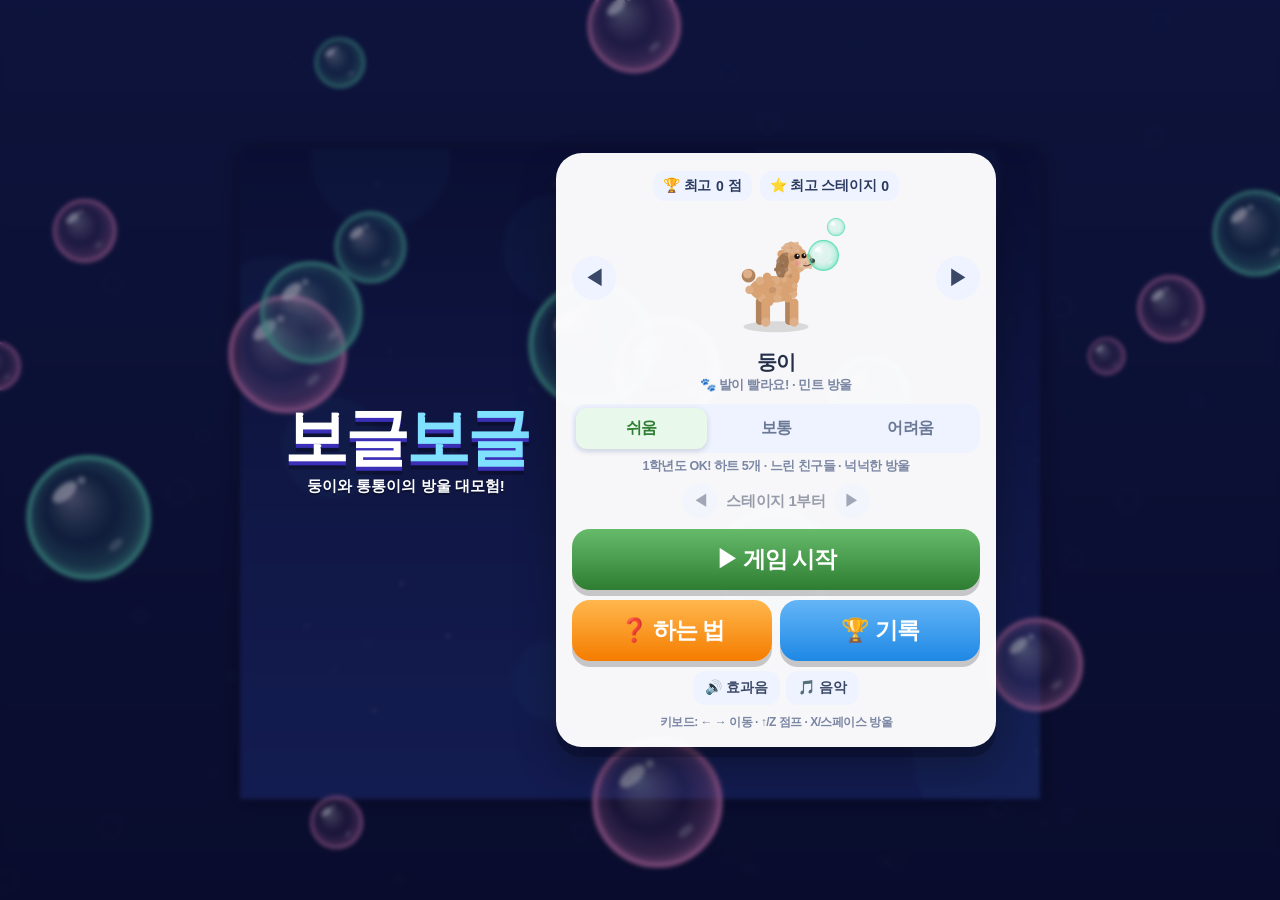
==== bubble/index.html @ dc450578 "보글보글: 둥이·통통이 방울 게임 추가 (10스테이지·보스, 난이도 3단계, 오프라인, 랭킹) Co-Authored-By: Claude Opus 5.5 <noreply@anthro" ====
<!DOCTYPE html>
<html lang="ko">
<head>
<meta charset="utf-8">
<meta name="viewport" content="width=device-width,initial-scale=1,maximum-scale=1,user-scalable=no,viewport-fit=cover">
<meta name="theme-color" content="#2b2d7a">
<meta name="apple-mobile-web-app-capable" content="yes">
<meta name="mobile-web-app-capable" content="yes">
<link rel="manifest" href="manifest.webmanifest">
<link rel="apple-touch-icon" href="icon-192.png">
<title>둥이·통통이 보글보글</title>
<style>
*{box-sizing:border-box;margin:0;padding:0;-webkit-tap-highlight-color:transparent}
html,body{width:100%;height:100%;overflow:hidden;background:#1b1d55;font-family:-apple-system,BlinkMacSystemFont,"Apple SD Gothic Neo","Malgun Gothic","Noto Sans KR",sans-serif;color:#fff;user-select:none;-webkit-user-select:none;touch-action:none;overscroll-behavior:none}
canvas#cv{position:fixed;left:0;top:0;width:100vw;height:100vh;height:100dvh;display:block}
#probe{position:fixed;left:0;top:0;width:0;height:0;padding-top:env(safe-area-inset-top);padding-bottom:env(safe-area-inset-bottom);padding-left:env(safe-area-inset-left);padding-right:env(safe-area-inset-right);visibility:hidden;pointer-events:none}
button{font-family:inherit;border:none;cursor:pointer;color:inherit;white-space:nowrap}
.hide{display:none!important}
/* HUD */
#hud{position:fixed;left:0;right:0;top:0;padding:calc(env(safe-area-inset-top) + 6px) 10px 0;pointer-events:none}
#hudRow{display:flex;align-items:center;gap:8px}
#btnPause{pointer-events:auto;width:42px;height:42px;border-radius:14px;background:rgba(255,255,255,.16);font-size:18px;font-weight:900;flex:none}
#hudMid{flex:1;text-align:center;line-height:1.05;min-width:0}
#hScore{font-size:clamp(22px,6.6vw,30px);font-weight:900;letter-spacing:-.5px;text-shadow:0 2px 0 rgba(0,0,0,.35);white-space:nowrap}
#hInfo{font-size:12.5px;font-weight:800;opacity:.85;white-space:nowrap;letter-spacing:-.3px}
#hHearts{font-size:17px;letter-spacing:-1px;white-space:nowrap;flex:none;min-width:42px;text-align:right}
#banner{position:fixed;left:0;right:0;top:34%;text-align:center;font-weight:900;font-size:clamp(28px,8.5vw,46px);text-shadow:0 3px 0 rgba(0,0,0,.4),0 0 18px rgba(80,120,255,.6);pointer-events:none;opacity:0;letter-spacing:-1px;white-space:nowrap;z-index:5}
#banner small{display:block;font-size:.48em;margin-top:6px;opacity:.95}
#banner.show{animation:ban 1.8s ease-out forwards}
@keyframes ban{0%{opacity:0;transform:scale(.6)}12%{opacity:1;transform:scale(1.12)}22%{transform:scale(1)}80%{opacity:1}100%{opacity:0;transform:translateY(-30px)}}
/* controls */
#ctrl{position:fixed;left:0;right:0;bottom:0;height:calc(env(safe-area-inset-bottom) + 182px);pointer-events:none}
#dpad{position:absolute;left:12px;bottom:calc(env(safe-area-inset-bottom) + 18px);width:min(42vw,190px);height:132px;pointer-events:auto;display:flex;gap:6px;touch-action:none}
#dpad div{flex:1;border-radius:26px;background:linear-gradient(#ffd166,#f4a226);box-shadow:0 7px 0 rgba(0,0,0,.3);display:flex;align-items:center;justify-content:center;font-size:clamp(34px,10vw,46px);font-weight:900;color:#7a4a00;transition:transform .05s}
#dpad div.down{transform:translateY(5px);box-shadow:0 2px 0 rgba(0,0,0,.3);filter:brightness(1.12)}
.abtn{position:absolute;bottom:calc(env(safe-area-inset-bottom) + 18px);width:min(23vw,104px);height:min(23vw,104px);border-radius:50%;pointer-events:auto;font-weight:900;font-size:clamp(16px,4.6vw,20px);letter-spacing:-.5px;display:flex;flex-direction:column;align-items:center;justify-content:center;gap:2px;box-shadow:0 7px 0 rgba(0,0,0,.3);touch-action:none;transition:transform .05s}
.abtn .ic{font-size:clamp(24px,7vw,32px);line-height:1}
.abtn.down{transform:translateY(5px);box-shadow:0 2px 0 rgba(0,0,0,.3);filter:brightness(1.12)}
#btnJump{right:calc(min(23vw,104px) + 18px);background:linear-gradient(#7be38a,#2e9e48)}
#btnFire{right:12px;bottom:calc(env(safe-area-inset-bottom) + 52px);background:linear-gradient(#7fd8ff,#2c86e0)}
/* screens */
.screen{position:fixed;inset:0;display:flex;flex-direction:column;align-items:center;justify-content:safe center;overflow-y:auto;-webkit-overflow-scrolling:touch;touch-action:pan-y;padding:calc(env(safe-area-inset-top) + 14px) 16px calc(env(safe-area-inset-bottom) + 14px);background:rgba(10,12,50,.45);backdrop-filter:blur(2px);-webkit-backdrop-filter:blur(2px);z-index:10}
.panel{background:rgba(255,255,255,.97);color:#24304a;border-radius:26px;padding:16px;width:min(92vw,420px);box-shadow:0 10px 0 rgba(0,0,0,.2),0 20px 40px rgba(0,0,0,.3);text-align:center}
.title{font-size:clamp(40px,12.5vw,60px);font-weight:900;letter-spacing:-3px;line-height:1.05;color:#fff;text-shadow:0 4px 0 #3b2fb8,0 8px 0 rgba(0,0,0,.25);white-space:nowrap}
.title span{color:#7fe0ff}
.sub{color:#fff;font-weight:800;margin-top:6px;text-shadow:0 2px 0 rgba(0,0,0,.3);font-size:15px;white-space:nowrap}
.big{width:100%;padding:15px 10px;border-radius:18px;font-size:clamp(19px,5.6vw,23px);font-weight:900;letter-spacing:-1px;box-shadow:0 6px 0 rgba(0,0,0,.2);margin-top:10px}
.big:active{transform:translateY(4px);box-shadow:0 2px 0 rgba(0,0,0,.2)}
.b-go{background:linear-gradient(#66bb6a,#2e7d32);color:#fff}
.b-blue{background:linear-gradient(#64b5f6,#1e88e5);color:#fff}
.b-org{background:linear-gradient(#ffb74d,#f57c00);color:#fff}
.b-gray{background:#e3e8f2;color:#3a4766}
.b-pink{background:linear-gradient(#f48fb1,#d81b60);color:#fff}
.row{display:flex;gap:8px}
.row>*{flex:1}
.stat{display:flex;justify-content:center;gap:8px;margin:2px 0 2px;flex-wrap:nowrap}
.chip{background:#eef3ff;border-radius:12px;padding:6px 10px;font-weight:900;font-size:14px;display:flex;align-items:center;gap:5px;white-space:nowrap;color:#2b3a5e;letter-spacing:-.3px}
#preview{display:block;margin:0 auto;width:150px;height:150px}
.pvRow{display:flex;align-items:center;justify-content:center;gap:6px}
.arrow{width:44px;height:44px;border-radius:50%;background:#eef3ff;color:#3a4766;font-size:20px;font-weight:900}
#pvName{font-weight:900;font-size:20px;margin-top:-4px;letter-spacing:-.5px;white-space:nowrap}
#pvDesc{font-size:13px;font-weight:800;color:#7a86a3;white-space:nowrap;letter-spacing:-.4px}
.seg{display:flex;background:#eef3ff;border-radius:14px;padding:4px;gap:4px}
.seg button{flex:1;padding:10px 0;border-radius:11px;font-weight:900;font-size:16px;color:#6b7896;background:transparent;letter-spacing:-.5px}
.seg button.on{background:#fff;color:#2b3a5e;box-shadow:0 2px 6px rgba(0,0,0,.15)}
#diffSeg button[data-d="0"].on{background:#e8f8ea;color:#2e7d32}
#diffSeg button[data-d="2"].on{background:#ffebee;color:#c62828}
#diffDesc{font-size:12.5px;font-weight:800;color:#7a86a3;margin-top:5px;white-space:nowrap;letter-spacing:-.5px}
#stRow{display:flex;align-items:center;justify-content:center;gap:8px;margin-top:8px;font-weight:900;font-size:15px;white-space:nowrap}
#stRow button{width:36px;height:36px;border-radius:50%;background:#eef3ff;color:#3a4766;font-weight:900;font-size:15px}
#stRow b{min-width:94px;display:inline-block;letter-spacing:-.4px}
.tog{display:flex;gap:6px;justify-content:center;margin-top:10px}
.tog button{background:#eef3ff;color:#3a4766;border-radius:12px;padding:8px 12px;font-weight:900;font-size:14px}
.tog button.off{opacity:.45}
.hint{font-size:12px;color:#7a86a3;margin-top:9px;font-weight:700;white-space:nowrap;letter-spacing:-.5px}
#overScore{font-size:56px;font-weight:900;color:#1e88e5;line-height:1;letter-spacing:-2px}
#toast{position:fixed;left:50%;bottom:24%;transform:translateX(-50%);background:rgba(20,30,60,.9);padding:10px 16px;border-radius:14px;font-weight:900;font-size:15px;opacity:0;transition:opacity .25s;pointer-events:none;z-index:60;white-space:nowrap}
#toast.show{opacity:1}
.rtabs{display:flex;gap:5px;margin-top:8px}
.rtabs button{flex:1;padding:9px 0;border-radius:12px;background:#eef3ff;color:#6b7896;font-weight:900;font-size:13.5px;letter-spacing:-.6px}
.rtabs button.on{background:#1e88e5;color:#fff}
#recList{list-style:none;margin-top:8px;max-height:52vh;overflow-y:auto}
#recList li{display:flex;align-items:center;gap:8px;padding:8px 10px;border-radius:12px;font-weight:800;font-size:15px;white-space:nowrap}
#recList li:nth-child(odd){background:#f2f6ff}
#recList .rk{width:26px;font-weight:900;color:#1e88e5}
#recList .sc{flex:1;text-align:left;font-weight:900;font-size:16px;overflow:hidden;text-overflow:ellipsis}
#recList .cn{color:#6b7896;font-size:12.5px;letter-spacing:-.4px}
#regName{width:100%;font-size:22px;font-weight:900;text-align:center;padding:12px;border-radius:14px;border:3px solid #cfd8ea;margin-top:10px;font-family:inherit;color:#24304a}
#regName:focus{outline:none;border-color:#1e88e5}
.newb{display:inline-block;background:#ff1744;color:#fff;border-radius:8px;padding:2px 8px;font-size:13px;font-weight:900;margin-left:6px;vertical-align:middle;animation:pulse .7s infinite alternate}
@keyframes pulse{to{transform:scale(1.12)}}
/* 가로 화면 (갤럭시탭 등) */
@media (orientation:landscape){
  #menu{flex-direction:row;gap:28px;justify-content:center}
  #menu .title{font-size:clamp(40px,6vw,64px)}
  #menu>.ttl{display:flex;flex-direction:column;align-items:center}
  #menu .panel{margin-top:0!important;width:min(48vw,440px)}
  #ctrl{height:100%}
  #dpad{left:max(14px,env(safe-area-inset-left));width:min(20vw,200px);height:min(30vh,150px);bottom:calc(env(safe-area-inset-bottom) + 22px)}
  .abtn{width:min(10vw,110px);height:min(10vw,110px)}
  #btnFire{right:max(14px,env(safe-area-inset-right));bottom:calc(env(safe-area-inset-bottom) + 22px + min(10vw,110px) + 14px)}
  #btnJump{right:max(14px,env(safe-area-inset-right));bottom:calc(env(safe-area-inset-bottom) + 22px)}
  #hud{padding-left:max(10px,env(safe-area-inset-left));padding-right:max(10px,env(safe-area-inset-right))}
}
@media (orientation:landscape) and (max-height:560px){
  #preview{width:110px;height:110px}
  .big{padding:10px 10px;font-size:18px;margin-top:7px}
  .panel{padding:12px}
  #banner{top:24%}
  .abtn{width:min(13vh,80px);height:min(13vh,80px);font-size:15px}
  .abtn .ic{font-size:22px}
  #btnFire{bottom:calc(env(safe-area-inset-bottom) + 22px + min(13vh,80px) + 12px)}
  #dpad{height:min(28vh,110px);width:min(22vw,180px)}
}
</style>
</head>
<body>
<canvas id="cv"></canvas>
<div id="probe"></div>

<div id="hud" class="hide">
  <div id="hudRow">
    <button id="btnPause" aria-label="일시정지">II</button>
    <div id="hudMid"><div id="hScore">0</div><div id="hInfo">스테이지 1 · 최고 0</div></div>
    <div id="hHearts">❤️❤️❤️</div>
  </div>
</div>
<div id="banner"></div>

<div id="ctrl" class="hide">
  <div id="dpad"><div data-k="left">◀</div><div data-k="right">▶</div></div>
  <button class="abtn" id="btnJump"><span class="ic">⤒</span>점프</button>
  <button class="abtn" id="btnFire"><span class="ic">🫧</span>방울</button>
</div>

<!-- MENU -->
<div id="menu" class="screen">
  <div class="ttl"><div class="title">보글<span>보글</span></div>
  <div class="sub">둥이와 통통이의 방울 대모험!</div></div>
  <div class="panel" style="margin-top:14px">
    <div class="stat">
      <div class="chip">🏆 최고 <span id="mBest">0</span>점</div>
      <div class="chip">⭐ 최고 스테이지 <span id="mStage">0</span></div>
    </div>
    <div class="pvRow">
      <button class="arrow" id="pvPrev">◀</button>
      <canvas id="preview" width="300" height="300"></canvas>
      <button class="arrow" id="pvNext">▶</button>
    </div>
    <div id="pvName">둥이</div>
    <div id="pvDesc">발이 빨라요!</div>
    <div class="seg" id="diffSeg" style="margin-top:10px">
      <button data-d="0">쉬움</button><button data-d="1">보통</button><button data-d="2">어려움</button>
    </div>
    <div id="diffDesc"></div>
    <div id="stRow"><button id="stPrev">◀</button><b id="stLbl">스테이지 1부터</b><button id="stNext">▶</button></div>
    <button class="big b-go" id="btnStart">▶ 게임 시작</button>
    <div class="row">
      <button class="big b-org" id="btnHow">❓ 하는 법</button>
      <button class="big b-blue" id="btnRec">🏆 기록</button>
    </div>
    <div class="tog"><button id="tgSnd">🔊 효과음</button><button id="tgBgm">🎵 음악</button></div>
    <div class="hint">키보드: ← → 이동 · ↑/Z 점프 · X/스페이스 방울</div>
  </div>
</div>

<!-- HOW -->
<div id="how" class="screen hide">
  <div class="panel" style="text-align:left">
    <div style="font-size:22px;font-weight:900;text-align:center;white-space:nowrap">❓ 이렇게 해요</div>
    <div style="font-weight:800;font-size:15.5px;line-height:1.65;margin-top:8px;letter-spacing:-.4px">
      🫧 <b>방울</b> 버튼으로 방울을 쏴요<br>
      👾 방울에 맞은 친구는 방울에 갇혀요<br>
      💥 갇힌 방울에 몸을 대면 <b>펑!</b> 터져요<br>
      🍒 터진 자리에서 나온 과일을 먹으면 점수!<br>
      🔗 방울이 붙어 있으면 한꺼번에 터져요 (점수 2배)<br>
      ⤒ <b>점프</b>를 누른 채 방울 위에 떨어지면 통통 튀어요<br>
      ⬇ 바닥 가운데 구멍으로 떨어지면 위에서 나와요<br>
      ⏰ 갇힌 친구는 시간이 지나면 화가 나서 나와요
    </div>
    <button class="big b-go" id="howBack">알겠어요!</button>
  </div>
</div>

<!-- RECORDS -->
<div id="rec" class="screen hide">
  <div class="panel">
    <div style="font-size:24px;font-weight:900;letter-spacing:-1px;white-space:nowrap">🏆 기록</div>
    <div class="rtabs" id="recTabs"><button data-t="me">📒 내 기록</button><button data-t="0">🌍 쉬움</button><button data-t="1">🌍 보통</button><button data-t="2">🌍 어려움</button></div>
    <ul id="recList"></ul>
    <button class="big b-gray" id="recBack">돌아가기</button>
  </div>
</div>

<!-- GAME OVER -->
<div id="over" class="screen hide">
  <div class="panel">
    <div id="overTitle" style="font-size:24px;font-weight:900;letter-spacing:-1px;white-space:nowrap">앗! 하트가 없어요</div>
    <div style="margin-top:6px;font-weight:800;color:#6b7896" id="overSub">스테이지 1까지 갔어요</div>
    <div id="overScore">0</div>
    <div class="stat" style="margin-top:8px">
      <div class="chip">🏆 최고 <span id="oBest">0</span></div>
    </div>
    <div class="row"><button class="big b-pink" id="btnCont">▶ 이어하기</button><button class="big b-go" id="btnRetry">↻ 다시 하기</button></div>
    <button class="big b-blue" id="btnReg">🏅 랭킹에 이름 올리기</button>
    <button class="big b-gray" id="oMenu">🏠 처음으로</button>
  </div>
</div>

<!-- PAUSE -->
<div id="pause" class="screen hide">
  <div class="panel">
    <div style="font-size:26px;font-weight:900">잠깐 쉬는 중</div>
    <button class="big b-go" id="btnResume">▶ 계속하기</button>
    <button class="big b-gray" id="btnQuit">🏠 처음으로</button>
  </div>
</div>

<div id="reg" class="screen hide" style="z-index:26">
  <div class="panel">
    <div style="font-size:22px;font-weight:900;letter-spacing:-.5px;white-space:nowrap">🏅 랭킹 등록</div>
    <div id="regInfo" style="font-weight:800;color:#6b7896;margin-top:4px;white-space:nowrap">12000점 · 보통</div>
    <input id="regName" maxlength="10" placeholder="이름을 써 주세요" autocomplete="off">
    <div class="row"><button class="big b-gray" id="regCancel">취소</button><button class="big b-go" id="regOk">등록하기</button></div>
  </div>
</div>
<div id="exitAsk" class="screen hide" style="z-index:40">
  <div class="panel">
    <div style="font-size:24px;font-weight:900;letter-spacing:-.5px;white-space:nowrap">게임을 종료하시겠습니까?</div>
    <div class="row" style="margin-top:6px"><button class="big b-go" id="exitNo">계속하기</button><button class="big b-gray" id="exitYes">종료</button></div>
  </div>
</div>
<div id="toast"></div>

<script>
'use strict';
/* ================= 기본 ================= */
const $=id=>document.getElementById(id);
const cv=$('cv'), g=cv.getContext('2d');
const COLS=32, ROWS=26, GAP0=14, GAP1=18;
let W=0,H=0,DPR=1,T=12,FX=0,FY=0,LAND=false;
const rand=(a,b)=>a+Math.random()*(b-a);
const clamp=(v,a,b)=>v<a?a:v>b?b:v;
const pick=a=>a[(Math.random()*a.length)|0];

/* ================= 저장 ================= */
const SKEY='bubble_bobble_v1';
const save={char:0,diff:0,best:0,maxStage:[1,1,1],startStage:1,records:[],sound:true,music:true,lastName:'',pending:[]};
try{const s=JSON.parse(localStorage.getItem(SKEY)); if(s) Object.assign(save,s);}catch(e){}
if(!Array.isArray(save.maxStage)) save.maxStage=[1,1,1];
function persist(){try{localStorage.setItem(SKEY,JSON.stringify(save));}catch(e){}}

/* 무한의 계단에서 넣은 얼굴 사진을 같이 씀 (같은 주소라서 그대로 공유) */
const faceImgs={};
try{ const fd=JSON.parse(localStorage.getItem('infinite_stairs_faces'))||{};
  ['dungi','tongtong_king'].forEach(k=>{ if(fd[k]){ const im=new Image(); im.onload=()=>{faceImgs[k]=im; drawPreview();}; im.src=fd[k]; } }); }catch(e){}

/* ================= 그리기 도구 ================= */
function rr(G,x,y,w,h,r){r=Math.max(0,Math.min(r,w/2,h/2));G.beginPath();G.moveTo(x+r,y);G.arcTo(x+w,y,x+w,y+h,r);G.arcTo(x+w,y+h,x,y+h,r);G.arcTo(x,y+h,x,y,r);G.arcTo(x,y,x+w,y,r);G.closePath();}
function box(G,col,x,y,w,h,r){G.fillStyle=col;rr(G,x,y,w,h,r||0);G.fill();}
function circ(G,col,x,y,r){G.fillStyle=col;G.beginPath();G.arc(x,y,r,0,Math.PI*2);G.fill();}
function ell(G,col,x,y,rx,ry,rot){G.fillStyle=col;G.beginPath();G.ellipse(x,y,rx,ry,rot||0,0,Math.PI*2);G.fill();}
function poly(G,col,pts){G.fillStyle=col;G.beginPath();G.moveTo(pts[0],pts[1]);for(let i=2;i<pts.length;i+=2)G.lineTo(pts[i],pts[i+1]);G.closePath();G.fill();}
const shadeCache={};
function shade(hex,amt){
  const k=hex+amt; if(shadeCache[k]) return shadeCache[k];
  let r,gg,b;
  if(hex[0]==='r'){ const m=hex.match(/\d+/g); r=+m[0]; gg=+m[1]; b=+m[2]; }
  else { let c=hex.replace('#',''); if(c.length===3) c=c.split('').map(ch=>ch+ch).join(''); const n=parseInt(c,16); r=n>>16; gg=n>>8&255; b=n&255; }
  if(amt<0){r*=1+amt;gg*=1+amt;b*=1+amt;} else {r+=(255-r)*amt;gg+=(255-gg)*amt;b+=(255-b)*amt;}
  return shadeCache[k]=`rgb(${r|0},${gg|0},${b|0})`;
}
const aCache={};
function hexA(hex,a){ const k=hex+a; if(aCache[k]) return aCache[k]; const n=parseInt(hex.slice(1),16); return aCache[k]=`rgba(${n>>16},${n>>8&255},${n&255},${a})`; }
function star(G,col,x,y,r){G.fillStyle=col;G.beginPath();for(let i=0;i<10;i++){const a=-Math.PI/2+i*Math.PI/5,rr2=i%2?r*0.45:r;G.lineTo(x+Math.cos(a)*rr2,y+Math.sin(a)*rr2);}G.closePath();G.fill();}
function heart(G,col,x,y,r){G.fillStyle=col;G.beginPath();G.moveTo(x,y+r*0.9);G.bezierCurveTo(x-r*1.6,y-r*0.2,x-r*0.6,y-r*1.3,x,y-r*0.4);G.bezierCurveTo(x+r*0.6,y-r*1.3,x+r*1.6,y-r*0.2,x,y+r*0.9);G.fill();}
function curly(G,col,x,y,rx,ry,n,seed){
  ell(G,col,x,y,rx,ry,0);
  for(let k=0;k<n;k++){ const a=k/n*Math.PI*2+seed, q=0.85+0.15*Math.sin(k*2.3+seed); circ(G,k%2?col:shade(col,0.12),x+Math.cos(a)*rx*q,y+Math.sin(a)*ry*q,Math.min(rx,ry)*0.32); }
  for(let k=0;k<n*0.6;k++){ const a=k*2.4+seed, r=0.5*((k*37)%10)/10; circ(G,shade(col,(k%3-1)*0.08),x+Math.cos(a)*rx*r,y+Math.sin(a)*ry*r,Math.min(rx,ry)*0.22); }
}
function terry(G,col,x,y,rx,ry,n,seed){
  ell(G,col,x,y,rx,ry,0);
  for(let k=0;k<n;k++){ const a=k*2.399+seed, r=Math.sqrt(((k*0.618+seed)%1)); const px=x+Math.cos(a)*rx*r*0.92, py=y+Math.sin(a)*ry*r*0.92;
    circ(G,k%3===0?shade(col,0.12):k%3===1?shade(col,-0.06):shade(col,0.04),px,py,Math.min(rx,ry)*0.07); }
}
let curFace=1;
function photoHead(G,id,cx,cy,w,r){
  const im=faceImgs[id]; if(!im) return false;
  G.save(); G.translate(cx,cy); if(curFace<0) G.scale(-1,1);
  rr(G,-w/2,-w/2,w,w,r); G.save(); G.clip(); G.drawImage(im,-w/2,-w/2,w,w); G.restore();
  G.lineWidth=w*0.04; G.strokeStyle='rgba(0,0,0,.25)'; G.stroke(); G.restore(); return true;
}

/* ================= 캐릭터 ================= */
const CHARS=[
  {id:'dungi',name:'둥이',desc:'🐾 발이 빨라요! · 민트 방울',fur:'#d9a273',spd:7.6,jump:22.4,float:false,bub:'#5fe0b5',dog:true,face:'dungi',treat:'bone'},
  {id:'tongtong',name:'통통이',desc:'🐰 점프가 높고 둥실 떠요! · 분홍 방울',fur:'#cbbfaa',spd:6.6,jump:23.6,float:true,bub:'#ff8fc8',plush:true,face:'tongtong_king',treat:'carrot'},
];
function drawPlush(G,c,u,t,walk){
  const f=c.fur, dk=shade(f,-0.15), dirt='#a3a68f';
  const hop=Math.abs(walk)*u*0.5;
  G.translate(0,-hop);
  terry(G,dk,-1.0*u,-1.0*u,0.75*u,1.25*u,10,0.3); terry(G,f,1.0*u,-1.0*u,0.8*u,1.3*u,10,0.7);
  G.save(); G.translate(-1.9*u,-5.2*u); G.rotate(0.25-walk*0.3); terry(G,dk,0,1.4*u,0.55*u,1.6*u,9,0.2); G.restore();
  terry(G,f,0,-3.9*u,2.35*u,2.85*u,46,1.1);
  G.save(); G.translate(1.9*u,-5.2*u); G.rotate(-0.25+walk*0.3); terry(G,f,0,1.4*u,0.55*u,1.6*u,9,0.9); G.restore();
  G.save(); G.translate(-0.7*u,-8.6*u); G.rotate(-0.35+Math.sin(t*3)*0.05); terry(G,dk,0,-1.3*u,0.6*u,1.6*u,12,0.5); G.restore();
  const hx=0.3*u, hy=-7.4*u;
  if(faceImgs[c.face]){ photoHead(G,c.face,hx,hy,3.6*u,1.8*u); }
  else {
    terry(G,f,hx,hy,1.85*u,1.75*u,30,2.2);
    circ(G,'#111',hx-0.4*u,hy-0.3*u,0.24*u); circ(G,'#111',hx+0.9*u,hy-0.1*u,0.22*u);
    circ(G,'#fff',hx-0.32*u,hy-0.4*u,0.08*u); circ(G,'#fff',hx+0.98*u,hy-0.2*u,0.07*u);
    G.fillStyle='#c4aaa4'; G.beginPath(); G.moveTo(hx-0.15*u,hy+0.2*u); G.quadraticCurveTo(hx+0.55*u,hy-0.05*u,hx+1.15*u,hy+0.3*u); G.quadraticCurveTo(hx+0.65*u,hy+1.05*u,hx+0.3*u,hy+0.95*u); G.closePath(); G.fill();
    G.strokeStyle='#222'; G.lineWidth=u*0.09; G.lineCap='round'; G.beginPath(); G.moveTo(hx-0.25*u,hy+1.05*u); G.lineTo(hx+0.05*u,hy+1.2*u); G.lineTo(hx+0.3*u,hy+1.0*u); G.lineTo(hx+0.55*u,hy+1.15*u); G.stroke();
    G.globalAlpha=0.35; circ(G,'#ff7aa8',hx+1.15*u,hy+0.45*u,0.3*u); G.globalAlpha=1;
  }
  G.save(); G.translate(hx+1.5*u,hy-0.6*u); G.rotate(-0.35+Math.sin(t*4)*0.08); terry(G,f,0.2*u,1.7*u,0.65*u,1.9*u,14,1.7); ell(G,dirt,0.3*u,3.0*u,0.45*u,0.55*u,0); G.restore();
}
function drawDog(G,c,u,t,walk){
  const f=c.fur, dk=shade(f,-0.18), lt=shade(f,0.15);
  const lw=walk*u*0.8;
  circ(G,dk,-3.0*u,-5.6*u+Math.sin(t*12)*0.25*u,0.75*u); circ(G,lt,-3.1*u,-5.8*u+Math.sin(t*12)*0.25*u,0.5*u);
  box(G,dk,-2.2*u+lw*0.3,-3.0*u,0.9*u,3.0*u,0.4*u); box(G,dk,1.0*u-lw*0.3,-3.0*u,0.9*u,3.0*u,0.4*u);
  curly(G,f,-0.3*u,-3.9*u,2.6*u,1.45*u,14,0.4);
  box(G,f,-1.6*u-lw*0.3,-2.9*u,0.95*u,2.9*u,0.45*u); box(G,f,1.5*u+lw*0.3,-2.9*u,0.95*u,2.9*u,0.45*u);
  circ(G,lt,-1.12*u-lw*0.3,-0.3*u,0.5*u); circ(G,lt,1.97*u+lw*0.3,-0.3*u,0.5*u);
  curly(G,f,1.6*u,-5.4*u,1.0*u,1.3*u,8,1.1);
  const hx=1.9*u, hy=-7.2*u;
  curly(G,f,hx,hy,1.55*u,1.4*u,12,2.0);
  curly(G,lt,hx-0.2*u,hy-1.25*u,0.95*u,0.6*u,8,0.7);
  G.save(); G.translate(hx-1.0*u,hy-0.3*u); G.rotate(0.25+Math.sin(t*3)*0.05); curly(G,shade(f,-0.28),0,1.0*u,0.65*u,1.35*u,8,0.3); G.restore();
  if(faceImgs[c.face]){ photoHead(G,c.face,hx+0.2*u,hy,3.4*u,1.7*u); return; }
  curly(G,shade(f,0.3),hx+1.35*u,hy+0.45*u,0.85*u,0.6*u,7,0.9);
  ell(G,'#2b2220',hx+2.05*u,hy+0.2*u,0.33*u,0.27*u,0); circ(G,'rgba(255,255,255,.6)',hx+2.0*u,hy+0.1*u,0.08*u);
  G.strokeStyle='#5d4037'; G.lineWidth=u*0.12; G.lineCap='round'; G.beginPath(); G.moveTo(hx+1.95*u,hy+0.5*u); G.quadraticCurveTo(hx+1.6*u,hy+0.85*u,hx+1.15*u,hy+0.7*u); G.stroke();
  const bl=((t*1.1)%4)<0.08;
  if(bl){ box(G,'#1b1210',hx+0.15*u,hy-0.35*u,0.5*u,0.12*u); box(G,'#1b1210',hx+0.95*u,hy-0.4*u,0.45*u,0.12*u); }
  else { circ(G,'#1b1210',hx+0.4*u,hy-0.3*u,0.3*u); circ(G,'#1b1210',hx+1.15*u,hy-0.35*u,0.27*u); circ(G,'#fff',hx+0.48*u,hy-0.4*u,0.1*u); circ(G,'#fff',hx+1.22*u,hy-0.45*u,0.09*u); }
  G.globalAlpha=0.3; circ(G,'#ff6b9a',hx+0.5*u,hy+0.45*u,0.3*u); G.globalAlpha=1;
}
/* 캐릭터: (x,y)=발 가운데, h=키(타일) */
function drawChar(G,c,x,y,h,face,t,walk){
  G.save(); G.translate(x,y); G.scale(face,1); curFace=face;
  if(c.dog) drawDog(G,c,h/9.3,t,walk); else drawPlush(G,c,h/11.4,t,walk);
  G.restore();
}

/* ================= 방울 ================= */
function drawBubble(G,x,y,r,col,alpha){
  G.save(); if(alpha!==undefined) G.globalAlpha=alpha;
  const gr=G.createRadialGradient(x-r*0.3,y-r*0.35,r*0.05,x,y,r);
  gr.addColorStop(0,'rgba(255,255,255,0.5)'); gr.addColorStop(0.55,hexA(col,0.14)); gr.addColorStop(0.86,hexA(col,0.38)); gr.addColorStop(1,hexA(col,0.8));
  G.fillStyle=gr; G.beginPath(); G.arc(x,y,r,0,Math.PI*2); G.fill();
  G.lineWidth=r*0.07; G.strokeStyle=hexA(col,0.95); G.stroke();
  ell(G,'rgba(255,255,255,.85)',x-r*0.4,y-r*0.42,r*0.24,r*0.12,-0.7);
  circ(G,'rgba(255,255,255,.7)',x-r*0.12,y-r*0.62,r*0.06);
  ell(G,'rgba(255,255,255,.35)',x+r*0.45,y+r*0.45,r*0.14,r*0.07,-0.7);
  G.restore();
}

/* ================= 적 그리기 (c=가운데, s=크기) ================= */
function drawWind(G,s,t,angry,walk,king){
  const body=angry?'#ff5f5f':(king?'#9c7bff':'#ffb347'), dk=shade(body,-0.28), lt=shade(body,0.3);
  // 태엽
  const sp=Math.cos(t*7);
  box(G,'#8d8d99',-s*0.62,-s*0.08,s*0.22,s*0.1,s*0.03);
  G.save(); G.translate(-s*0.66,-s*0.03); G.scale(0.25+Math.abs(sp)*0.75,1);
  G.strokeStyle='#b8b8c8'; G.lineWidth=s*0.08; G.beginPath(); G.ellipse(0,-s*0.15,s*0.07,s*0.13,0,0,Math.PI*2); G.stroke(); G.beginPath(); G.ellipse(0,s*0.15,s*0.07,s*0.13,0,0,Math.PI*2); G.stroke(); G.restore();
  // 발
  const st=Math.sin(walk)*s*0.09;
  box(G,dk,-s*0.36+st,s*0.3,s*0.3,s*0.18,s*0.08); box(G,dk,s*0.08-st,s*0.3,s*0.3,s*0.18,s*0.08);
  // 몸
  const gr=G.createLinearGradient(0,-s*0.5,0,s*0.38); gr.addColorStop(0,lt); gr.addColorStop(1,body);
  G.fillStyle=gr; rr(G,-s*0.45,-s*0.46,s*0.9,s*0.84,s*0.3); G.fill();
  G.lineWidth=s*0.05; G.strokeStyle=dk; G.stroke();
  box(G,dk,-s*0.45,s*0.08,s*0.9,s*0.1,0); circ(G,'#ffe066',-s*0.12,s*0.13,s*0.05); circ(G,'#7fe0ff',s*0.08,s*0.13,s*0.05);
  // 안테나
  G.strokeStyle=dk; G.lineWidth=s*0.05; G.beginPath(); G.moveTo(s*0.05,-s*0.46); G.lineTo(s*0.08,-s*0.62); G.stroke(); circ(G,angry?'#ffeb3b':'#ff5f8f',s*0.08,-s*0.66,s*0.08);
  // 눈
  circ(G,'#fff',s*0.05,-s*0.15,s*0.15); circ(G,'#fff',s*0.3,-s*0.15,s*0.13);
  circ(G,'#1b1b2f',s*0.1,-s*0.14,s*0.07); circ(G,'#1b1b2f',s*0.34,-s*0.14,s*0.065);
  circ(G,'#fff',s*0.12,-s*0.17,s*0.025);
  if(angry){ G.strokeStyle='#5a0000'; G.lineWidth=s*0.06; G.lineCap='round'; G.beginPath(); G.moveTo(-s*0.08,-s*0.36); G.lineTo(s*0.17,-s*0.27); G.moveTo(s*0.44,-s*0.34); G.lineTo(s*0.24,-s*0.27); G.stroke(); }
  // 입
  G.strokeStyle='#5d2e0f'; G.lineWidth=s*0.045; G.lineCap='round'; G.beginPath();
  if(angry){ G.moveTo(s*0.1,s*0.02); G.lineTo(s*0.32,s*0.0); } else G.arc(s*0.2,-s*0.02,s*0.07,0.2,Math.PI-0.2);
  G.stroke();
  if(king){ const cy=-s*0.48; poly(G,'#ffd600',[-s*0.3,cy,s*0.36,cy,s*0.42,cy-s*0.3,s*0.2,cy-s*0.12,s*0.03,cy-s*0.34,-s*0.14,cy-s*0.12,-s*0.36,cy-s*0.3]); circ(G,'#e53935',s*0.03,cy-s*0.06,s*0.05); }
}
function drawGhost(G,s,t,angry){
  const col=angry?'#ff8a8a':'#e9e4ff', dk=angry?'#c62828':'#9d8fe0';
  const bob=Math.sin(t*5)*s*0.04;
  G.translate(0,bob);
  G.fillStyle=col; G.beginPath(); G.arc(0,-s*0.05,s*0.45,Math.PI,0);
  const n=4; for(let i=0;i<=n;i++){ const x=s*0.45-i*(s*0.9/n); const y=s*0.4+((i+Math.floor(t*6))%2?-s*0.08:s*0.02); G.lineTo(x,y); }
  G.closePath(); G.fill(); G.lineWidth=s*0.05; G.strokeStyle=dk; G.stroke();
  ell(G,'rgba(255,255,255,.7)',-s*0.2,-s*0.3,s*0.12,s*0.07,-0.6);
  circ(G,'#2b2350',s*0.05,-s*0.08,s*0.08); circ(G,'#2b2350',s*0.27,-s*0.08,s*0.075);
  circ(G,'#fff',s*0.07,-s*0.11,s*0.025); circ(G,'#fff',s*0.29,-s*0.11,s*0.025);
  G.globalAlpha=.45; circ(G,'#ff6fa8',-s*0.06,s*0.08,s*0.07); circ(G,'#ff6fa8',s*0.38,s*0.08,s*0.06); G.globalAlpha=1;
  if(angry){ G.strokeStyle='#5a0000'; G.lineWidth=s*0.05; G.beginPath(); G.moveTo(-s*0.05,-s*0.25); G.lineTo(s*0.12,-s*0.18); G.moveTo(s*0.38,-s*0.25); G.lineTo(s*0.22,-s*0.18); G.stroke(); }
  G.strokeStyle='#2b2350'; G.lineWidth=s*0.04; G.beginPath(); G.arc(s*0.16,s*0.08,s*0.06,angry?Math.PI+0.3:0.3,angry?-0.3:Math.PI-0.3); G.stroke();
}
function drawCat(G,s,t,angry,walk){
  const col=angry?'#ff7a7a':'#8f8fc9', dk=shade(col,-0.3), lt=shade(col,0.35);
  const st=Math.sin(walk)*s*0.08;
  // 꼬리
  G.strokeStyle=col; G.lineWidth=s*0.12; G.lineCap='round'; G.beginPath(); G.moveTo(-s*0.35,s*0.15); G.quadraticCurveTo(-s*0.7,s*0.0+Math.sin(t*6)*s*0.08,-s*0.58,-s*0.35); G.stroke();
  ell(G,dk,-s*0.2+st,s*0.38,s*0.13,s*0.08,0); ell(G,dk,s*0.2-st,s*0.38,s*0.13,s*0.08,0);
  ell(G,col,0,s*0.12,s*0.4,s*0.3,0);
  ell(G,lt,s*0.05,s*0.2,s*0.22,s*0.16,0);
  // 머리
  poly(G,col,[-s*0.3,-s*0.3,-s*0.24,-s*0.68,s*0.0,-s*0.42]); poly(G,col,[s*0.4,-s*0.3,s*0.42,-s*0.68,s*0.16,-s*0.44]);
  poly(G,'#ffb3c7',[-s*0.24,-s*0.36,-s*0.21,-s*0.58,-s*0.08,-s*0.42]); poly(G,'#ffb3c7',[s*0.36,-s*0.36,s*0.38,-s*0.58,s*0.22,-s*0.44]);
  ell(G,col,s*0.06,-s*0.22,s*0.4,s*0.3,0);
  // 얼굴 (심술)
  ell(G,'#fff8c4',-s*0.07,-s*0.24,s*0.1,s*0.08,0); ell(G,'#fff8c4',s*0.2,-s*0.24,s*0.1,s*0.08,0);
  ell(G,'#222',-s*0.05,-s*0.23,s*0.03,s*0.07,0); ell(G,'#222',s*0.22,-s*0.23,s*0.03,s*0.07,0);
  G.strokeStyle=angry?'#5a0000':dk; G.lineWidth=s*0.05; G.lineCap='round'; G.beginPath(); G.moveTo(-s*0.18,-s*0.38); G.lineTo(s*0.02,-s*0.32); G.moveTo(s*0.32,-s*0.38); G.lineTo(s*0.13,-s*0.32); G.stroke();
  poly(G,'#ff7aa0',[s*0.04,-s*0.13,s*0.1,-s*0.13,s*0.07,-s*0.09]);
  G.strokeStyle='#333'; G.lineWidth=s*0.025; G.beginPath(); G.moveTo(s*0.0,-s*0.04); G.quadraticCurveTo(s*0.07,-s*0.09,s*0.14,-s*0.04); G.stroke();
  G.beginPath(); G.moveTo(s*0.28,-s*0.12); G.lineTo(s*0.5,-s*0.16); G.moveTo(s*0.28,-s*0.08); G.lineTo(s*0.5,-s*0.06); G.moveTo(-s*0.14,-s*0.12); G.lineTo(-s*0.34,-s*0.16); G.stroke();
}
function drawCloud(G,s,t){
  const c='#4a4e6e', c2='#5f6488';
  G.globalAlpha=0.95;
  circ(G,c,-s*0.32,s*0.08,s*0.28); circ(G,c,s*0.32,s*0.08,s*0.28); circ(G,c2,0,-s*0.12,s*0.4); circ(G,c,-s*0.05,s*0.15,s*0.32);
  G.globalAlpha=1;
  circ(G,'#fff',-s*0.14,-s*0.05,s*0.1); circ(G,'#fff',s*0.16,-s*0.05,s*0.1); circ(G,'#ff3d3d',-s*0.12,-s*0.04,s*0.05); circ(G,'#ff3d3d',s*0.18,-s*0.04,s*0.05);
  G.strokeStyle='#1b1b2f'; G.lineWidth=s*0.06; G.beginPath(); G.moveTo(-s*0.28,-s*0.22); G.lineTo(-s*0.04,-s*0.13); G.moveTo(s*0.3,-s*0.22); G.lineTo(s*0.06,-s*0.13); G.stroke();
  if(((t*3)|0)%2){ poly(G,'#ffeb3b',[s*0.05,s*0.32,-s*0.1,s*0.62,s*0.04,s*0.6,-s*0.06,s*0.85,s*0.2,s*0.5,s*0.06,s*0.52,s*0.15,s*0.32]); }
}
function drawFoe(G,f,cx,cy,s,t){
  G.save(); G.translate(cx,cy); G.scale(f.dir||1,1);
  const walk=f.walk||0;
  if(f.type==='wind') drawWind(G,s,t,f.angry,walk,false);
  else if(f.type==='boss') drawWind(G,s,t,f.angry,walk,true);
  else if(f.type==='ghost') drawGhost(G,s,t,f.angry);
  else if(f.type==='cat') drawCat(G,s,t,f.angry,walk);
  else if(f.type==='cloud') drawCloud(G,s,t);
  G.restore();
}

/* ================= 과일·아이템 ================= */
const FRUITS=[{k:'cherry',v:500},{k:'banana',v:700},{k:'treat',v:1000},{k:'strawberry',v:2000},{k:'watermelon',v:3000},{k:'cake',v:5000},{k:'diamond',v:10000}];
function drawItem(G,k,x,y,s,t){
  G.save(); G.translate(x,y);
  switch(k){
    case 'cherry':
      G.strokeStyle='#3e7b2a'; G.lineWidth=s*0.07; G.beginPath(); G.moveTo(-s*0.2,s*0.05); G.quadraticCurveTo(-s*0.1,-s*0.35,s*0.12,-s*0.42); G.moveTo(s*0.22,s*0.1); G.quadraticCurveTo(s*0.2,-s*0.2,s*0.12,-s*0.42); G.stroke();
      ell(G,'#5fb33a',s*0.22,-s*0.4,s*0.14,s*0.07,-0.4);
      circ(G,'#d81b3a',-s*0.2,s*0.18,s*0.2); circ(G,'#e8264a',s*0.22,s*0.22,s*0.2); circ(G,'rgba(255,255,255,.7)',-s*0.26,s*0.1,s*0.05); circ(G,'rgba(255,255,255,.7)',s*0.16,s*0.14,s*0.05); break;
    case 'banana':
      G.fillStyle='#ffd83b'; G.beginPath(); G.moveTo(-s*0.4,-s*0.2); G.quadraticCurveTo(-s*0.2,s*0.45,s*0.42,s*0.15); G.quadraticCurveTo(-s*0.05,s*0.2,-s*0.3,-s*0.3); G.closePath(); G.fill();
      G.strokeStyle='#c99a00'; G.lineWidth=s*0.04; G.stroke(); box(G,'#6d4c1d',-s*0.42,-s*0.34,s*0.1,s*0.12,s*0.03); break;
    case 'apple': circ(G,'#e53935',0,s*0.05,s*0.36); circ(G,'rgba(255,255,255,.6)',-s*0.14,-s*0.08,s*0.07); box(G,'#6d4c1d',-s*0.03,-s*0.45,s*0.06,s*0.18,s*0.02); ell(G,'#5fb33a',s*0.12,-s*0.35,s*0.13,s*0.06,-0.4); break;
    case 'bone':
      G.rotate(-0.4); box(G,'#fff6e5',-s*0.3,-s*0.08,s*0.6,s*0.16,s*0.06); circ(G,'#fff6e5',-s*0.32,-s*0.1,s*0.11); circ(G,'#fff6e5',-s*0.32,s*0.1,s*0.11); circ(G,'#fff6e5',s*0.32,-s*0.1,s*0.11); circ(G,'#fff6e5',s*0.32,s*0.1,s*0.11);
      G.strokeStyle='#d7c3a0'; G.lineWidth=s*0.03; G.strokeRect(-s*0.2,-s*0.08,s*0.4,s*0.16); break;
    case 'carrot':
      G.rotate(0.5); poly(G,'#ff8a1e',[-s*0.16,-s*0.25,s*0.16,-s*0.25,0,s*0.45]); G.strokeStyle='#d96500'; G.lineWidth=s*0.03; G.beginPath(); G.moveTo(-s*0.08,-s*0.05); G.lineTo(s*0.04,-s*0.05); G.moveTo(-s*0.04,s*0.15); G.lineTo(s*0.05,s*0.15); G.stroke();
      ell(G,'#4caf50',-s*0.08,-s*0.38,s*0.06,s*0.16,-0.4); ell(G,'#66bb6a',s*0.06,-s*0.38,s*0.06,s*0.16,0.4); break;
    case 'strawberry':
      G.fillStyle='#ef2b4f'; G.beginPath(); G.moveTo(0,s*0.42); G.bezierCurveTo(-s*0.5,s*0.0,-s*0.38,-s*0.32,0,-s*0.25); G.bezierCurveTo(s*0.38,-s*0.32,s*0.5,s*0.0,0,s*0.42); G.fill();
      for(const [a,b] of [[-0.15,-0.08],[0.12,-0.1],[0,0.08],[-0.18,0.12],[0.16,0.1],[0,0.26]]) ell(G,'#ffe082',a*s,b*s,s*0.025,s*0.04,0);
      poly(G,'#43a047',[-s*0.22,-s*0.28,0,-s*0.2,s*0.22,-s*0.28,s*0.06,-s*0.36,0,-s*0.45,-s*0.06,-s*0.36]); break;
    case 'watermelon':
      G.fillStyle='#2e9d48'; G.beginPath(); G.arc(0,-s*0.1,s*0.45,0,Math.PI); G.fill(); G.fillStyle='#e8f5c8'; G.beginPath(); G.arc(0,-s*0.1,s*0.38,0,Math.PI); G.fill(); G.fillStyle='#ff4d6a'; G.beginPath(); G.arc(0,-s*0.1,s*0.33,0,Math.PI); G.fill();
      for(const a of [-0.18,0,0.18]) ell(G,'#222',a*s,s*0.05,s*0.025,s*0.045,0); break;
    case 'cake':
      box(G,'#f6d7a7',-s*0.36,-s*0.05,s*0.72,s*0.42,s*0.06); box(G,'#ff9ec7',-s*0.36,-s*0.12,s*0.72,s*0.16,s*0.06); box(G,'#fff',-s*0.36,s*0.14,s*0.72,s*0.06,0);
      circ(G,'#e53935',0,-s*0.2,s*0.08); box(G,'#81d4fa',-s*0.02,-s*0.42,s*0.04,s*0.16,0); ell(G,'#ffcc33',0,-s*0.47,s*0.03,s*0.06+Math.sin(t*20)*s*0.01,0); break;
    case 'diamond':
      poly(G,'#5ee7ff',[0,-s*0.38,s*0.38,-s*0.08,0,s*0.42,-s*0.38,-s*0.08]); poly(G,'#bff6ff',[0,-s*0.38,s*0.16,-s*0.08,-s*0.16,-s*0.08]); poly(G,'#25b8e0',[0,s*0.42,s*0.16,-s*0.08,s*0.38,-s*0.08]);
      if(((t*4)|0)%2) star(G,'#fff',-s*0.2,-s*0.25,s*0.1); break;
    case 'shoe':
      box(G,'#e53935',-s*0.38,-s*0.12,s*0.62,s*0.3,s*0.14); box(G,'#e53935',-s*0.38,-s*0.32,s*0.3,s*0.3,s*0.1); box(G,'#fff',-s*0.42,s*0.12,s*0.84,s*0.12,s*0.05);
      G.strokeStyle='#fff'; G.lineWidth=s*0.04; G.beginPath(); G.moveTo(-s*0.15,-s*0.2); G.lineTo(s*0.0,-s*0.08); G.moveTo(-s*0.2,-s*0.08); G.lineTo(-s*0.05,s*0.02); G.stroke();
      poly(G,'#fff59d',[s*0.3,-s*0.35,s*0.45,-s*0.35,s*0.38,-s*0.2]); break;
    case 'candy':
      poly(G,'#ff5fa2',[-s*0.48,-s*0.18,-s*0.25,0,-s*0.48,s*0.18]); poly(G,'#ff5fa2',[s*0.48,-s*0.18,s*0.25,0,s*0.48,s*0.18]);
      circ(G,'#ffd23f',0,0,s*0.27); G.save(); G.beginPath(); G.arc(0,0,s*0.27,0,Math.PI*2); G.clip(); G.strokeStyle='#ff5fa2'; G.lineWidth=s*0.08; for(let k=-2;k<=2;k++){ G.beginPath(); G.moveTo(k*s*0.14-s*0.3,-s*0.3); G.lineTo(k*s*0.14+s*0.3,s*0.3); G.stroke(); } G.restore(); break;
    case 'heartItem': heart(G,'#ff3d6e',0,0,s*0.38); circ(G,'rgba(255,255,255,.7)',-s*0.15,-s*0.15,s*0.06); break;
  }
  G.restore();
}

/* ================= 난이도 ================= */
const DIFF=[
  {name:'쉬움',hearts:5,eSpd:0.5,trap:22,life:16,range:7.5,rad:1.2,cool:0.24,bspd:17,hurry:0,proj:0,cnt:0.6,inv:3,boss:8,jumpP:0.12,cap:1.25,desc:'1학년도 OK! 하트 5개 · 느린 친구들 · 넉넉한 방울'},
  {name:'보통',hearts:3,eSpd:0.82,trap:10,life:11,range:6.2,rad:1.05,cool:0.3,bspd:19,hurry:60,proj:0.5,cnt:1,inv:2.5,boss:16,jumpP:0.35,cap:1.05,desc:'하트 3개 · 오래 걸리면 먹구름이 와요'},
  {name:'어려움',hearts:3,eSpd:1.1,trap:6.5,life:8,range:5.2,rad:1.0,cool:0.34,bspd:20,hurry:42,proj:1,cnt:1.25,inv:2,boss:26,jumpP:0.6,cap:1.0,desc:'빠르고 화난 친구들 · 생선 뼈 조심!'},
];

/* ================= 스테이지 ================= */
const THEMES=[
  {a:'#1d2b6b',b:'#0d1236',t:'#59b7ff',m:'star'},
  {a:'#3b1d6b',b:'#170c33',t:'#ff8bd2',m:'heart'},
  {a:'#13504f',b:'#07211f',t:'#55e0b0',m:'paw'},
  {a:'#5a2a12',b:'#25100a',t:'#ffb347',m:'flower'},
  {a:'#2a4a14',b:'#0e1f07',t:'#a7e05a',m:'carrot'},
  {a:'#4d123b',b:'#1f0718',t:'#ff6f91',m:'candy'},
  {a:'#123f63',b:'#061a2b',t:'#7fe0ff',m:'drop'},
  {a:'#40214f',b:'#170a1f',t:'#c49bff',m:'moon'},
  {a:'#4b3d0f',b:'#1d1705',t:'#ffd84d',m:'bone'},
  {a:'#5c0f1f',b:'#22040b',t:'#ff5c5c',m:'crown'},
];
// 발판: [줄, 시작칸, 끝칸, 대칭]  · 적: [종류, 가로(가운데), 발 위치 줄]
const LEVELS=[
  {name:'반가워요!',p:[[21,5,11,1],[17,2,7,1],[17,12,15,1],[13,5,11,1],[9,2,7,1],[9,12,15,1],[5,5,11,1]],
   f:[['wind',8,21],['wind',23,21],['wind',8,13],['wind',23,13],['wind',14,9]],wind:16},
  {name:'계단 놀이',p:[[22,3,7,1],[18,7,11,1],[14,3,7,1],[10,7,11,1],[6,3,7,1],[14,13,18,0],[6,12,19,0]],
   f:[['wind',5,22],['wind',26,22],['wind',9,18],['wind',22,18],['cat',15,14],['wind',15,6]],wind:16},
  {name:'하트 하트',p:[[21,3,7,1],[21,12,14,1],[17,6,10,1],[17,14,17,0],[13,3,6,1],[13,11,14,1],[9,6,10,1],[9,14,17,0],[5,9,13,1]],
   f:[['ghost',8,10],['ghost',23,10],['wind',5,21],['wind',26,21],['wind',15,17],['ghost',16,5]],wind:16},
  {name:'길쭉 길쭉',p:[[21,2,11,1],[17,7,14,1],[13,2,9,1],[9,8,14,1],[5,2,6,1],[5,13,18,0]],
   f:[['cat',5,21],['cat',26,21],['wind',10,17],['wind',21,17],['cat',5,13],['cat',26,13]],wind:8},
  {name:'쌍둥이 탑',p:[[21,6,9,1],[17,6,9,1],[13,6,9,1],[9,6,9,1],[5,6,9,1],[19,13,18,0],[11,13,18,0],[15,2,3,1]],
   f:[['ghost',16,8],['ghost',16,16],['ghost',4,4],['ghost',27,4],['wind',15,19],['wind',16,11]],wind:16},
  {name:'지그재그',p:[[21,2,21,0],[17,10,29,0],[13,2,21,0],[9,10,29,0],[5,2,21,0]],
   f:[['wind',18,21],['wind',12,17],['cat',25,17],['cat',5,13],['wind',20,9],['cat',8,5]],wind:6},
  {name:'퐁퐁 섬',p:[[21,4,6,0],[21,11,13,0],[21,18,20,0],[21,25,27,0],[17,7,9,0],[17,14,17,0],[17,22,24,0],[13,4,6,0],[13,11,13,0],[13,18,20,0],[13,25,27,0],[9,7,9,0],[9,14,17,0],[9,22,24,0],[5,4,6,0],[5,11,13,0],[5,18,20,0],[5,25,27,0]],
   f:[['ghost',5,4],['ghost',26,4],['ghost',15,12],['cat',12,21],['cat',19,21],['wind',15,17],['wind',8,9]],wind:16},
  {name:'반짝 다이아',p:[[21,10,15,1],[17,5,10,1],[13,2,5,1],[13,11,14,1],[9,5,10,1],[5,10,15,1]],
   f:[['wind',12,21],['wind',19,21],['cat',7,17],['cat',24,17],['ghost',15,9],['ghost',15,3],['wind',13,13]],wind:16},
  {name:'빗살 빗자루',p:[[21,3,6,1],[21,10,13,1],[17,6,9,1],[17,14,15,1],[13,3,6,1],[13,10,13,1],[9,6,9,1],[9,14,15,1],[5,3,6,1],[5,10,13,1]],
   f:[['wind',5,21],['wind',27,21],['cat',8,17],['cat',23,17],['ghost',10,7],['ghost',21,7],['wind',15,9],['cat',12,13]],wind:26},
  {name:'대왕 태엽 로봇',p:[[21,4,9,1],[17,11,13,1],[13,4,9,1],[9,11,13,1],[5,4,9,1]],
   f:[['boss',16,9]],wind:16,boss:true},
];
let grid=new Uint8Array(COLS*ROWS);
function buildGrid(L){
  const gr=new Uint8Array(COLS*ROWS);
  for(let r=0;r<ROWS;r++){ gr[r*COLS]=gr[r*COLS+1]=gr[r*COLS+30]=gr[r*COLS+31]=1; }
  for(let c=2;c<30;c++){ if(c>=GAP0&&c<GAP1) continue; gr[c]=2; gr[(ROWS-1)*COLS+c]=2; }
  for(const [r,a,b,s] of L.p){ for(let c=a;c<=b;c++){ gr[r*COLS+c]=2; if(s) gr[r*COLS+(31-c)]=2; } }
  return gr;
}
const tileAt=(r,c)=>(r<0||r>=ROWS||c<0||c>=COLS)?0:grid[r*COLS+c];
function platRow(r,x,w){ if(r<1||r>=ROWS) return false; const c0=Math.floor(x+0.3), c1=Math.floor(x+w-0.3); for(let c=c0;c<=c1;c++) if(c>=2&&c<30&&grid[r*COLS+c]) return true; return false; }

/* ================= 소리 ================= */
let AC=null;
function ac(){ if(!AC){try{AC=new (window.AudioContext||window.webkitAudioContext)();}catch(e){}} if(AC&&AC.state==='suspended')AC.resume(); return AC; }
function tone(f,d,type,v,slide,delay){ if(!save.sound) return; const a=ac(); if(!a) return; const t=a.currentTime+(delay||0);
  const o=a.createOscillator(), gn=a.createGain(); o.type=type||'sine'; o.frequency.setValueAtTime(f,t); if(slide) o.frequency.exponentialRampToValueAtTime(Math.max(30,f*slide),t+d);
  gn.gain.setValueAtTime(v||0.1,t); gn.gain.exponentialRampToValueAtTime(0.0008,t+d); o.connect(gn); gn.connect(a.destination); o.start(t); o.stop(t+d+0.02); }
const SFX={
  shoot(){ tone(380,0.12,'sine',0.09,2.2); tone(900,0.05,'triangle',0.03,1.5,0.02); },
  jump(){ tone(300,0.14,'square',0.035,2.4); },
  boing(){ tone(220,0.18,'sine',0.1,3); },
  pop(n){ const f=520+Math.min(n||0,8)*90; tone(f,0.08,'square',0.05,0.5); tone(f*1.5,0.1,'sine',0.06,1.6,0.01); },
  popEmpty(){ tone(700,0.05,'sine',0.04,0.6); },
  trap(){ tone(500,0.18,'triangle',0.07,1.8); tone(760,0.14,'sine',0.05,1.4,0.05); },
  item(){ tone(880,0.07,'square',0.04); tone(1320,0.12,'square',0.04,1,0.06); },
  power(){ [660,880,1100,1320].forEach((f,i)=>tone(f,0.12,'triangle',0.06,1,i*0.06)); },
  hurt(){ tone(330,0.4,'sawtooth',0.06,0.3); tone(200,0.4,'square',0.04,0.4,0.05); },
  clear(){ [523,659,784,1047,784,1047].forEach((f,i)=>tone(f,0.18,'triangle',0.07,1,i*0.11)); },
  hurry(){ [880,0,880,0,880].forEach((f,i)=>{ if(f) tone(f,0.08,'square',0.05,1,i*0.08); }); },
  click(){ tone(660,0.05,'sine',0.05); },
  hit(){ tone(240,0.08,'square',0.06,0.6); },
  life(){ [784,988,1175,1568].forEach((f,i)=>tone(f,0.14,'square',0.05,1,i*0.08)); },
  escape(){ tone(240,0.25,'sawtooth',0.04,1.6); },
};
// 배경 음악 (직접 만든 신나는 멜로디)
const MEL=[72,76,79,76, 74,77,81,77, 76,79,84,79, 77,74,71,74, 72,76,79,84, 83,79,76,79, 77,81,79,77, 76,74,72,0];
const BAS=[48,0,55,0, 50,0,57,0, 52,0,55,0, 53,0,55,0, 48,0,55,0, 52,0,55,0, 53,0,55,0, 48,0,43,0];
const midi=m=>440*Math.pow(2,(m-69)/12);
function note(m,d,type,v,t){ if(!m) return; const a=AC; const o=a.createOscillator(), gn=a.createGain(); o.type=type; o.frequency.value=midi(m); gn.gain.setValueAtTime(v,t); gn.gain.exponentialRampToValueAtTime(0.0008,t+d); o.connect(gn); gn.connect(a.destination); o.start(t); o.stop(t+d+0.02); }
let bgmNext=0,bgmStep=0;
function bgmTick(){
  if(!save.music||!AC||state!=='play'||AC.state!=='running') return;
  const spb=0.15/(phase==='hurry'||hurried?0.8:1);
  if(bgmNext<AC.currentTime) bgmNext=AC.currentTime+0.05;
  while(bgmNext<AC.currentTime+0.25){ const k=bgmStep%32; note(MEL[k],spb*0.85,'square',0.018,bgmNext); note(BAS[k],spb*1.6,'triangle',0.05,bgmNext); bgmNext+=spb; bgmStep++; }
}

/* ================= 화면 배치 ================= */
let tileCv=document.createElement('canvas'), oldTileCv=document.createElement('canvas'), bgCv=document.createElement('canvas');
function safe(){ const s=getComputedStyle($('probe')); return {t:parseFloat(s.paddingTop)||0,b:parseFloat(s.paddingBottom)||0}; }
function layout(){
  DPR=Math.min(3,window.devicePixelRatio||1); W=innerWidth; H=innerHeight; LAND=W>H*1.05;
  cv.width=Math.round(W*DPR); cv.height=Math.round(H*DPR);
  const sf=safe(); let ax,ay,aw,ah;
  if(LAND){ const side=Math.max(W*0.17,Math.min(W*0.22,240)); ax=side; aw=W-side*2; ay=sf.t+54; ah=H-ay-6; if(H<560){ ay=sf.t+46; ah=H-ay-4; } }
  else { ax=4; aw=W-8; ay=sf.t+62; ah=H-ay-sf.b-196; }
  T=Math.max(4,Math.floor(Math.min(aw/COLS,ah/ROWS)*DPR))/DPR;
  FX=Math.round((ax+(aw-COLS*T)/2)*DPR)/DPR;
  FY=Math.round((ay+Math.max(0,(ah-ROWS*T)/(LAND?2:3)))*DPR)/DPR;
  buildBg(); renderTiles(tileCv,grid,theme());
}
addEventListener('resize',()=>{ layout(); });

function theme(){ return THEMES[(gs.stage-1)%THEMES.length]; }
function buildBg(){
  bgCv.width=cv.width; bgCv.height=cv.height; const G=bgCv.getContext('2d'); const th=theme();
  const gr=G.createLinearGradient(0,0,0,bgCv.height); gr.addColorStop(0,shade(th.a,-0.35)); gr.addColorStop(1,shade(th.b,-0.2)); G.fillStyle=gr; G.fillRect(0,0,bgCv.width,bgCv.height);
  // 반짝이 방울
  let sd=gs.stage*97+13; const rnd=()=>{ sd=(sd*9301+49297)%233280; return sd/233280; };
  for(let i=0;i<60;i++){ const x=rnd()*bgCv.width, y=rnd()*bgCv.height, r=(1+rnd()*5)*DPR; G.globalAlpha=0.05+rnd()*0.12; G.strokeStyle=th.t; G.lineWidth=DPR; G.beginPath(); G.arc(x,y,r*2,0,Math.PI*2); G.stroke(); }
  G.globalAlpha=1;
  // 경기장
  const x=FX*DPR, y=FY*DPR, w=COLS*T*DPR, h=ROWS*T*DPR;
  G.save(); G.shadowColor='rgba(0,0,0,.55)'; G.shadowBlur=20*DPR; G.fillStyle='#000'; G.fillRect(x,y,w,h); G.restore();
  const fg=G.createLinearGradient(0,y,0,y+h); fg.addColorStop(0,th.b); fg.addColorStop(0.6,shade(th.a,-0.15)); fg.addColorStop(1,th.a); G.fillStyle=fg; G.fillRect(x,y,w,h);
  G.save(); G.beginPath(); G.rect(x,y,w,h); G.clip();
  for(let i=0;i<70;i++){ const sx=x+rnd()*w, sy=y+rnd()*h; G.globalAlpha=0.12+rnd()*0.3; circ(G,'#fff',sx,sy,(0.4+rnd()*1.1)*DPR); }
  G.globalAlpha=0.06; for(let i=0;i<8;i++){ circ(G,th.t,x+rnd()*w,y+rnd()*h,(20+rnd()*60)*DPR*(T/14)); }
  G.restore(); G.globalAlpha=1;
}
function motif(G,m,x,y,s,col){
  switch(m){
    case 'star': star(G,col,x,y,s*0.32); break;
    case 'heart': heart(G,col,x,y+s*0.04,s*0.24); break;
    case 'paw': circ(G,col,x,y+s*0.08,s*0.16); for(const a of [-0.9,-0.3,0.3,0.9]) circ(G,col,x+Math.sin(a)*s*0.24,y-s*0.12+Math.abs(a)*s*0.08,s*0.07); break;
    case 'flower': for(let k=0;k<5;k++){ const a=k*1.2566; circ(G,col,x+Math.cos(a)*s*0.14,y+Math.sin(a)*s*0.14,s*0.1); } circ(G,'#fff7c2',x,y,s*0.08); break;
    case 'carrot': poly(G,col,[x-s*0.12,y-s*0.15,x+s*0.12,y-s*0.15,x,y+s*0.28]); circ(G,shade(col,0.4),x,y-s*0.22,s*0.06); break;
    case 'candy': circ(G,col,x,y,s*0.15); poly(G,col,[x-s*0.32,y-s*0.1,x-s*0.15,y,x-s*0.32,y+s*0.1]); poly(G,col,[x+s*0.32,y-s*0.1,x+s*0.15,y,x+s*0.32,y+s*0.1]); break;
    case 'drop': G.fillStyle=col; G.beginPath(); G.moveTo(x,y-s*0.28); G.quadraticCurveTo(x+s*0.22,y+s*0.05,x,y+s*0.2); G.quadraticCurveTo(x-s*0.22,y+s*0.05,x,y-s*0.28); G.fill(); break;
    case 'moon': circ(G,col,x,y,s*0.22); circ(G,'rgba(0,0,0,.35)',x+s*0.09,y-s*0.06,s*0.18); break;
    case 'bone': box(G,col,x-s*0.18,y-s*0.05,s*0.36,s*0.1,s*0.04); for(const dx of [-1,1]) for(const dy of [-1,1]) circ(G,col,x+dx*s*0.2,y+dy*s*0.06,s*0.07); break;
    case 'crown': poly(G,col,[x-s*0.24,y+s*0.14,x+s*0.24,y+s*0.14,x+s*0.26,y-s*0.16,x+s*0.12,y-s*0.02,x,y-s*0.2,x-s*0.12,y-s*0.02,x-s*0.26,y-s*0.16]); break;
  }
}
function renderTiles(cvs,gr,th){
  const px=Math.round(T*DPR); cvs.width=COLS*px; cvs.height=ROWS*px;
  const G=cvs.getContext('2d'); G.clearRect(0,0,cvs.width,cvs.height);
  const base=th.t, dk=shade(base,-0.4), lt=shade(base,0.45);
  for(let r=0;r<ROWS;r++) for(let c=0;c<COLS;c++){
    const v=gr[r*COLS+c]; if(!v) continue;
    if(v===1){ if(c%2||r%2) continue; // 벽은 2x2 큰 블록
      const x=c*px,y=r*px,s=px*2;
      const gg=G.createLinearGradient(0,y,0,y+s); gg.addColorStop(0,shade(base,0.15)); gg.addColorStop(1,shade(base,-0.3));
      G.fillStyle=dk; rr(G,x+px*0.06,y+px*0.08,s-px*0.12,s-px*0.12,px*0.35); G.fill();
      G.fillStyle=gg; rr(G,x+px*0.06,y+px*0.04,s-px*0.12,s-px*0.16,px*0.35); G.fill();
      G.fillStyle='rgba(255,255,255,.28)'; rr(G,x+px*0.25,y+px*0.16,s-px*0.5,px*0.22,px*0.11); G.fill();
      motif(G,th.m,x+s/2,y+s/2+px*0.08,s*0.8,'rgba(255,255,255,.55)');
      continue; }
    const x=c*px,y=r*px,s=px;
    const gg=G.createLinearGradient(0,y,0,y+s); gg.addColorStop(0,lt); gg.addColorStop(0.45,base); gg.addColorStop(1,shade(base,-0.25));
    G.fillStyle=dk; rr(G,x+s*0.03,y+s*0.06,s*0.94,s*0.94,s*0.22); G.fill();
    G.fillStyle=gg; rr(G,x+s*0.03,y+s*0.02,s*0.94,s*0.88,s*0.22); G.fill();
    G.fillStyle='rgba(255,255,255,.45)'; rr(G,x+s*0.18,y+s*0.1,s*0.5,s*0.13,s*0.06); G.fill();
    if((c+r)%2===0) motif(G,th.m,x+s/2,y+s*0.52,s,'rgba(255,255,255,.5)');
  }
}

/* ================= 게임 상태 ================= */
let state='menu', phase='intro', phaseT=0, hurried=false, cloudSent=false;
const gs={stage:1,score:0,hearts:3,diff:0,char:0,continues:0,stageT:0,nextLife:30000,loop:0};
let P=null, foes=[], bubbles=[], items=[], dead=[], proj=[], parts=[], pops=[];
let D=DIFF[0], LV=LEVELS[0], transT=0, transFrom=null;
const keys={left:false,right:false,jump:false,fire:false};
let jumpEdge=false, fireEdge=false;
const START={x:3.6,y:25};

function newPlayer(){ return {x:START.x,y:START.y-1.8,w:1.7,h:1.8,vx:0,vy:0,face:1,onGround:true,inv:0,dead:false,deadT:0,rot:0,walk:0,cool:0,shootA:0,shoe:false,candy:false,t:0}; }
function lvlOf(st){ return LEVELS[(st-1)%LEVELS.length]; }
function loadLevel(st){
  gs.stage=st; gs.loop=Math.floor((st-1)/LEVELS.length); LV=lvlOf(st);
  grid=buildGrid(LV); foes=[]; bubbles=[]; dead=[]; proj=[]; items=[];
  hurried=false; cloudSent=false; gs.stageT=0;
  let list=LV.f.slice(); if(!LV.boss){ const n=Math.max(2,Math.round(list.length*D.cnt)); if(n<list.length) list=list.slice(0,n); else while(list.length<n){ const b=list[list.length%LV.f.length]; list.push([b[0],clamp(b[1]+rand(-3,3),4,27),b[2]]); } }
  list.forEach(([type,cx,fr],i)=>{
    const f={type,w:1.7,h:1.7,dir:cx<16?1:-1,vx:0,vy:0,onGround:false,angry:false,walk:0,jumpT:rand(1,3),throwT:rand(2,5),spawn:0.6+i*0.15,edge:0,t:Math.random()*5};
    if(type==='boss'){ f.w=f.h=4.4; f.hp=D.boss; f.maxHp=D.boss; f.vx=3*(Math.random()<.5?-1:1); f.vy=2.4; f.throwT=3; f.hitT=0; }
    f.x=cx-f.w/2; f.y=fr-f.h;
    if(type==='ghost'){ f.vx=(Math.random()<.5?-1:1); f.vy=(Math.random()<.5?-1:1); f.y=fr-f.h; }
    foes.push(f);
  });
  renderTiles(tileCv,grid,theme()); buildBg(); updHud();
}
function foeSpeed(f){ const base={wind:3.4,cat:3.0,ghost:2.6,boss:2.6,cloud:2.4}[f.type]; return base*D.eSpd*(1+0.18*gs.loop)*(f.angry?1.55:1); }

/* ================= 물리 ================= */
const GRAV=55, FALLMAX=13;
function moveVert(e,dt){
  const prevFoot=e.y+e.h;
  if(e.onGround){ if(!platRow(Math.round(prevFoot),e.x,e.w)) e.onGround=false; else { e.vy=Math.min(e.vy,0); if(e.vy===0) return; } }
  e.y+=e.vy*dt;
  if(e.vy>0){ const nf=e.y+e.h; for(let r=Math.ceil(prevFoot-1e-4);r<=Math.floor(nf);r++){ if(platRow(r,e.x,e.w)){ e.y=r-e.h; e.vy=0; e.onGround=true; break; } } }
  if(e.y>ROWS+0.3){ e.y=-e.h-0.2; e.x=clamp(e.x,GAP0,GAP1-e.w); }
  if(e.y+e.h<1.05) e.x=clamp(e.x,GAP0,GAP1-e.w);
}

/* ================= 플레이어 ================= */
function updPlayer(dt){
  const C=CHARS[gs.char];
  P.t+=dt;
  if(P.dead){ P.deadT-=dt; P.vy+=30*dt; P.y+=P.vy*dt; P.rot+=dt*9; if(P.deadT<=0){ if(gs.hearts<=0) gameOver(); else respawn(); } return; }
  const mv=(keys.right?1:0)-(keys.left?1:0);
  const spd=C.spd*(P.shoe?1.3:1);
  P.vx=mv*spd; if(mv) P.face=mv;
  P.x=clamp(P.x+P.vx*dt,2,30-P.w);
  if(P.y+P.h<1.05) P.x=clamp(P.x,GAP0,GAP1-P.w);
  if(P.onGround && (jumpEdge || keys.jump)){ P.vy=-C.jump; P.onGround=false; SFX.jump(); }
  jumpEdge=false;
  let gg=GRAV, mx=FALLMAX; if(C.float && keys.jump && P.vy>0){ gg*=0.4; mx=5.5; }
  if(!P.onGround) P.vy=Math.min(P.vy+gg*dt,mx);
  moveVert(P,dt);
  P.walk=(P.onGround&&mv)?P.walk+dt*spd*1.6:P.walk*0.8;
  P.cool-=dt; P.shootA=Math.max(0,P.shootA-dt);
  if((fireEdge||keys.fire)&&P.cool<=0){ shoot(); P.cool=D.cool*(P.candy?0.7:1); }
  fireEdge=false;
  if(P.inv>0) P.inv-=dt;
}
function respawn(){ const s=P.shoe,c=P.candy; P=newPlayer(); P.inv=D.inv; if(gs.diff===0){P.shoe=s;P.candy=c;} }
function shoot(){
  let empties=bubbles.filter(b=>!b.foe); if(bubbles.length>=26&&empties.length) bubbles.splice(bubbles.indexOf(empties[0]),1);
  const C=CHARS[gs.char];
  const b={x:P.x+P.w/2+P.face*0.7,y:P.y+P.h*0.48,dir:P.face,phase:0,dist:0,r:0.3,R:D.rad,life:D.life,foe:null,t:0,col:C.bub,dd:Math.random()<.5?-1:1,wob:Math.random()*6,range:D.range*(P.candy?1.35:1)};
  if(b.x-0.3<2||b.x+0.3>30){ b.x=clamp(b.x,2+b.R,30-b.R); b.phase=1; b.r=b.R; }
  bubbles.push(b); SFX.shoot(); P.shootA=0.18;
}
function hurt(){
  if(P.inv>0||P.dead||phase!=='run') return;
  gs.hearts--; updHud(); SFX.hurt(); try{navigator.vibrate&&navigator.vibrate([60,40,80]);}catch(e){}
  burst(P.x+P.w/2,P.y+P.h/2,'#ffffff',14);
  if(gs.hearts<=0){ P.dead=true; P.deadT=1.6; P.vy=-14; return; }
  if(gs.diff===0){ P.inv=D.inv; P.vy=-10; P.onGround=false; toast('괜찮아! 하트 '+gs.hearts+'개 남았어요'); }
  else { P.dead=true; P.deadT=1.3; P.vy=-14; }
}

/* ================= 적 ================= */
function updFoes(dt){
  const pcx=P.x+P.w/2, pfy=P.y+P.h;
  for(const f of foes){
    if(f.trap) continue;
    f.t+=dt;
    if(f.spawn>0){ f.spawn-=dt; continue; }
    const sp=foeSpeed(f);
    if(f.type==='ghost'){
      f.x+=f.vx*sp*dt; f.y+=f.vy*sp*0.8*dt; f.dir=f.vx>0?1:-1;
      if(f.x<2){f.x=2;f.vx=1;} if(f.x+f.w>30){f.x=30-f.w;f.vx=-1;}
      if(f.y<1){f.y=1;f.vy=1;} if(f.y+f.h>ROWS-1){f.y=ROWS-1-f.h;f.vy=-1;}
      if(Math.random()<dt*0.15) f.vy*=-1;
    } else if(f.type==='cloud'){
      const dx=pcx-(f.x+f.w/2), dy=(P.y+P.h/2)-(f.y+f.h/2), d=Math.hypot(dx,dy)||1;
      f.x+=dx/d*sp*dt; f.y+=dy/d*sp*dt; f.dir=dx>0?1:-1;
    } else if(f.type==='boss'){
      f.x+=f.vx*sp*dt*0.5; f.y+=f.vy*sp*dt*0.45; f.dir=pcx>f.x+f.w/2?1:-1;
      if(f.x<2){f.x=2;f.vx=Math.abs(f.vx);} if(f.x+f.w>30){f.x=30-f.w;f.vx=-Math.abs(f.vx);}
      if(f.y<1){f.y=1;f.vy=Math.abs(f.vy);} if(f.y+f.h>ROWS-1){f.y=ROWS-1-f.h;f.vy=-Math.abs(f.vy);}
      f.hitT=Math.max(0,f.hitT-dt); f.throwT-=dt;
      if(f.throwT<=0){ f.throwT=(gs.diff===0?3.4:gs.diff===1?2.2:1.5)*rand(0.8,1.2);
        const n=gs.diff===2?3:gs.diff===1?2:1, bx=f.x+f.w/2, by=f.y+f.h/2, a0=Math.atan2((P.y+P.h/2)-by,pcx-bx), v=gs.diff===0?4.5:gs.diff===1?6.5:8;
        for(let i=0;i<n;i++){ const a=a0+(i-(n-1)/2)*0.32; proj.push({x:bx,y:by,vx:Math.cos(a)*v,vy:Math.sin(a)*v,k:'bolt',t:0}); } SFX.hit(); }
      f.walk+=dt*6;
    } else { // 걷는 친구 (태엽, 고양이)
      if(f.onGround){
        f.x+=f.dir*sp*dt; f.walk+=dt*sp*2;
        if(f.x<=2){f.x=2;f.dir=1;} if(f.x+f.w>=30){f.x=30-f.w;f.dir=-1;}
        const foot=Math.round(f.y+f.h), ax=f.dir>0?f.x+f.w-0.25:f.x+0.25;
        if(!tileAt(foot,Math.floor(ax+f.dir*0.15))){
          if(!f.edge){ f.edge=(pfy>f.y+f.h+0.5&&Math.random()<0.7)||Math.random()<0.3?1:-1; }
          if(f.edge<0){ f.dir*=-1; f.edge=0; }
        } else f.edge=0;
        f.jumpT-=dt;
        if(f.jumpT<=0){ f.jumpT=rand(1.2,3)/(f.angry?1.6:1);
          if(pfy<f.y+f.h-1.5 && Math.abs(pcx-(f.x+f.w/2))<11 && Math.random()<D.jumpP*(f.angry?1.6:1)){ f.vy=-22.4; f.onGround=false; }
          else if(Math.random()<0.25) f.dir=pcx>f.x+f.w/2?1:-1; }
        if(f.type==='cat'&&D.proj){ f.throwT-=dt;
          if(f.throwT<=0 && Math.abs(pfy-(f.y+f.h))<1.2 && (pcx-(f.x+f.w/2))*f.dir>0){ f.throwT=rand(3,6)/D.proj/(f.angry?1.5:1); proj.push({x:f.x+f.w/2+f.dir*0.8,y:f.y+f.h*0.45,vx:f.dir*(7+gs.diff*1.5),vy:0,k:'fish',t:0}); } }
      } else { f.x+=f.dir*sp*0.7*dt; if(f.x<=2){f.x=2;f.dir=1;} if(f.x+f.w>=30){f.x=30-f.w;f.dir=-1;} }
      if(!f.onGround) f.vy=Math.min(f.vy+GRAV*dt,12);
      moveVert(f,dt);
    }
    // 플레이어와 부딪힘
    const m=f.type==='boss'?0.55:0.3;
    if(!P.dead && P.x+P.w-0.3>f.x+m && P.x+0.3<f.x+f.w-m && P.y+P.h-0.25>f.y+m && P.y+0.35<f.y+f.h-m) hurt();
  }
}

/* ================= 방울 ================= */
function updBubbles(dt){
  for(const b of bubbles){
    b.t+=dt;
    if(b.phase===0){
      const s=D.bspd*dt; b.x+=b.dir*s; b.dist+=s; b.r=Math.min(b.R,0.3+(b.dist/b.range)*b.R*1.2);
      if(b.x-b.r<2){b.x=2+b.r;b.phase=1;} if(b.x+b.r>30){b.x=30-b.r;b.phase=1;}
      if(b.dist>=b.range){b.phase=1;}
      for(const f of foes){
        if(f.trap||f.spawn>0||f.type==='cloud') continue;
        const fx=f.x+f.w/2, fy=f.y+f.h/2, d=Math.hypot(fx-b.x,fy-b.y);
        if(f.type==='boss'){ if(d<b.r+2.0){ b.gone=true; f.hp--; f.hitT=0.15; SFX.hit(); burst(b.x,b.y,b.col,6); addScore(100);
            if(f.hp<=0){ f.trap=true; bubbles.push({x:fx,y:fy,phase:1,r:2.8,R:2.8,life:999,foe:f,t:0,col:'#ffd84d',dd:1,wob:0,trapT:999,big:true}); SFX.trap(); banner('잡았다!','방울에 몸을 대서 터뜨려요!'); }
            break; } continue; }
        if(d<b.r+0.8*D.cap){ b.foe=f; f.trap=true; b.phase=1; b.r=b.R; b.trapT=D.trap*(f.angry?0.75:1); b.x=fx; b.y=fy; SFX.trap(); break; }
      }
      if(b.phase===1) b.r=b.R;
    } else {
      const top=1+b.r*0.9; let blocked=false;
      if(b.y>top){
        const ny=b.y-(b.big?1.6:2.4)*dt, tr=Math.floor(ny-b.r*0.85), c=Math.floor(b.x);
        if(tr>=1 && tileAt(tr,c)===2 && (b.y-b.r*0.85)>=tr+1-0.08){ blocked=true; b.y=tr+1+b.r*0.85; }
        else b.y=Math.max(top,ny);
      }
      const atTop=b.y<=top+0.01;
      if(blocked||atTop){ let dx=LV.wind-b.x; let dir=Math.abs(dx)<0.6?0:Math.sign(dx); if(blocked&&!dir) dir=b.dd; if(blocked&&dir) b.dd=dir;
        b.x+=dir*2.3*dt; if(atTop&&!dir){ b.wob+=dt*2; b.x+=Math.sin(b.wob)*0.4*dt; } }
      b.x=clamp(b.x,2+b.r,30-b.r);
      if(b.foe){ b.trapT-=dt; if(b.trapT<=0){ release(b); } }
      else { b.life-=dt; if(b.life<=0){ b.gone=true; burst(b.x,b.y,b.col,4); } }
    }
  }
  // 둥둥 뜬 방울끼리 밀어내기
  for(let i=0;i<bubbles.length;i++){ const a=bubbles[i]; if(a.phase!==1) continue;
    for(let j=i+1;j<bubbles.length;j++){ const b=bubbles[j]; if(b.phase!==1) continue;
      const dx=b.x-a.x, dy=b.y-a.y, d=Math.hypot(dx,dy)||0.01, min=(a.r+b.r)*0.92;
      if(d<min){ const push=(min-d)*0.5, ux=dx/d, uy=dy/d; a.x-=ux*push; a.y-=uy*push*0.5; b.x+=ux*push; b.y+=uy*push*0.5; } } }
  // 플레이어와 방울
  if(!P.dead){
    const pcx=P.x+P.w/2, pcy=P.y+P.h/2;
    for(const b of bubbles){
      if(b.gone) continue;
      if(b.phase===0 && !b.foe) continue;
      if(!b.foe && b.t<0.35) continue;
      const nx=clamp(b.x,P.x+0.15,P.x+P.w-0.15), ny=clamp(b.y,P.y+0.1,P.y+P.h), d=Math.hypot(b.x-nx,b.y-ny);
      if(d<b.r*0.95){
        if(keys.jump && P.vy>0 && P.y+P.h<b.y-b.r*0.2 && !b.big){ P.vy=-CHARS[gs.char].jump*0.92; P.onGround=false; SFX.boing(); b.y+=0.3; continue; }
        popChain(b); break;
      }
    }
  }
  bubbles=bubbles.filter(b=>!b.gone);
}
function release(b){
  const f=b.foe; b.gone=true; f.trap=false; f.angry=true; f.x=b.x-f.w/2; f.y=b.y-f.h/2; f.vy=0; f.onGround=false; f.spawn=0.3;
  if(f.type==='ghost'){ f.vx=Math.random()<.5?-1:1; f.vy=1; }
  SFX.escape(); burst(b.x,b.y,'#ff5f5f',8);
}
function popChain(b0){
  const q=[b0]; b0.gone=true;
  for(let i=0;i<q.length;i++){ const a=q[i];
    for(const b of bubbles){ if(b.gone||b.phase!==1) continue; if(Math.hypot(a.x-b.x,a.y-b.y)<a.r+b.r+0.25){ b.gone=true; q.push(b); } } }
  let n=0;
  q.forEach((b,i)=>{
    burst(b.x,b.y,b.col,b.foe?14:6);
    if(b.foe){ killFoe(b.foe,b.x,b.y,n); n++; }
    else addScore(10);
  });
  if(n) SFX.pop(n); else SFX.popEmpty();
  if(n>=2){ banner(`${n}마리 한꺼번에!`,'점수 두 배씩 쑥쑥'); }
}
function killFoe(f,x,y,idx){
  foes.splice(foes.indexOf(f),1);
  if(f.type==='boss'){
    const pts=30000*(1+gs.loop); addScore(pts); popText(x,y-2,pts,'#ffd84d',true);
    for(let i=0;i<10;i++) dead.push({x:x-0.7,y:y-0.7,vx:rand(-8,8),vy:rand(-18,-10),rot:0,type:'wind',t:0,tier:6,boss:true});
    try{navigator.vibrate&&navigator.vibrate([80,40,120]);}catch(e){}
    return;
  }
  const pts=1000*Math.pow(2,Math.min(idx,6)); addScore(pts); popText(x,y,pts,'#fff');
  dead.push({x:x-0.85,y:y-0.85,vx:(x<16?1:-1)*rand(3,7),vy:-15,rot:0,type:f.type,t:0,tier:Math.min(idx+(f.angry?1:0),6)});
}
function updDead(dt){
  for(const d of dead){
    d.t+=dt; d.rot+=dt*12; d.vy=Math.min(d.vy+38*dt,14); d.x+=d.vx*dt;
    if(d.x<2){d.x=2;d.vx=-d.vx;} if(d.x+1.4>30){d.x=28.6;d.vx=-d.vx;}
    const prevF=d.y+1.4; d.y+=d.vy*dt;
    if(d.y>ROWS+0.3){ d.y=-1.6; d.x=clamp(d.x,GAP0,GAP1-1.4); }
    if(d.vy>0&&d.t>0.55){ const nf=d.y+1.4; for(let r=Math.ceil(prevF-1e-4);r<=Math.floor(nf);r++){ if(platRow(r,d.x,1.4)){ d.y=r-1.4; d.gone=true; spawnItem(d); break; } } }
    if(d.t>6){ d.gone=true; spawnItem(d); }
  }
  dead=dead.filter(d=>!d.gone);
}
function spawnItem(d){
  const C=CHARS[gs.char];
  let fr=FRUITS[d.tier], k=fr.k; if(k==='treat') k=C.treat;
  let v=fr.v;
  const pc=gs.diff===0?0.14:0.07;
  if(!d.boss && Math.random()<pc){ const r=Math.random(); k=r<0.4?'shoe':r<0.8?'candy':'heartItem'; v=0; }
  items.push({x:d.x,y:Math.max(1,d.y),k,v,t:0});
}
function updItems(dt){
  for(const it of items){ it.t+=dt;
    if(it.t>14) it.gone=true;
    if(!P.dead && P.x+P.w>it.x+0.2 && P.x<it.x+1.2 && P.y+P.h>it.y+0.2 && P.y<it.y+1.3){
      it.gone=true;
      if(it.k==='shoe'){ P.shoe=true; SFX.power(); popText(it.x+0.7,it.y,'빨라졌다!','#ffd84d'); }
      else if(it.k==='candy'){ P.candy=true; SFX.power(); popText(it.x+0.7,it.y,'방울 멀리!','#ff9ed2'); }
      else if(it.k==='heartItem'){ if(gs.hearts<9) gs.hearts++; updHud(); SFX.life(); popText(it.x+0.7,it.y,'하트 +1','#ff5f8f'); }
      else { addScore(it.v); SFX.item(); popText(it.x+0.7,it.y,it.v,'#ffe96b'); }
      burst(it.x+0.7,it.y+0.7,'#fff59d',8);
    }
  }
  items=items.filter(i=>!i.gone);
}
function updProj(dt){
  for(const p of proj){ p.t+=dt; p.x+=p.vx*dt; p.y+=p.vy*dt;
    if(p.x<1.5||p.x>30.5||p.y<0||p.y>ROWS||p.t>8) p.gone=true;
    if(!P.dead && Math.abs(p.x-(P.x+P.w/2))<0.75 && Math.abs(p.y-(P.y+P.h/2))<0.85){ p.gone=true; hurt(); }
    // 쏘는 방울에 막힘
    for(const b of bubbles){ if(b.phase===0 && Math.hypot(b.x-p.x,b.y-p.y)<b.r+0.3){ p.gone=true; burst(p.x,p.y,'#fff',5); } }
  }
  proj=proj.filter(p=>!p.gone);
}

/* ================= 효과 ================= */
function burst(x,y,col,n){ for(let i=0;i<n;i++){ const a=Math.random()*Math.PI*2, v=rand(2,8); parts.push({x,y,vx:Math.cos(a)*v,vy:Math.sin(a)*v,t:0,life:rand(0.35,0.7),col,r:rand(0.08,0.22),star:Math.random()<0.35}); } }
function popText(x,y,txt,col,big){ pops.push({x,y,txt:String(txt),col,t:0,big:!!big}); }
function updParts(dt){
  for(const p of parts){ p.t+=dt; p.x+=p.vx*dt; p.y+=p.vy*dt; p.vx*=0.94; p.vy=p.vy*0.94+4*dt; }
  parts=parts.filter(p=>p.t<p.life);
  for(const p of pops){ p.t+=dt; p.y-=dt*1.6; } pops=pops.filter(p=>p.t<1.1);
}

/* ================= 점수·HUD ================= */
function addScore(n){
  gs.score+=n;
  while(gs.score>=gs.nextLife){ gs.nextLife+=gs.nextLife<100000?50000:100000; if(gs.hearts<9){ gs.hearts++; SFX.life(); banner('하트 +1 ❤️',''); } }
  updHud();
}
let hudCache='';
function updHud(){
  const best=Math.max(save.best,gs.score);
  const s=`${gs.score}|${gs.stage}|${gs.hearts}|${best}`; if(s===hudCache) return; hudCache=s;
  $('hScore').textContent=gs.score.toLocaleString();
  $('hInfo').textContent=`스테이지 ${gs.stage}${gs.loop?` (${gs.loop+1}바퀴)`:''} · 최고 ${best.toLocaleString()}`;
  $('hHearts').textContent=gs.hearts>5?`❤️×${gs.hearts}`:'❤️'.repeat(Math.max(0,gs.hearts));
}
let banT=0;
function banner(a,b){ const el=$('banner'); el.innerHTML=a+(b?`<small>${b}</small>`:''); el.classList.remove('show'); void el.offsetWidth; el.classList.add('show'); }
let toastT=0;
function toast(m){ const el=$('toast'); el.textContent=m; el.classList.add('show'); clearTimeout(toastT); toastT=setTimeout(()=>el.classList.remove('show'),1800); }

/* ================= 진행 ================= */
function startGame(fromStage){
  ac(); D=DIFF[save.diff]; gs.diff=save.diff; gs.char=save.char; gs.score=0; gs.hearts=D.hearts; gs.continues=0; gs.nextLife=30000; hudCache='';
  P=newPlayer(); parts=[]; pops=[];
  loadLevel(fromStage||1); show('play'); setPhase('intro'); regDone=false; $('btnReg').style.opacity=1;
}
function setPhase(p){ phase=p; phaseT=0;
  if(p==='intro'){ const lv=LV; banner(`스테이지 ${gs.stage}`, lv.boss?'⚠ 대왕 로봇이 나타났어요!':lv.name); if(lv.boss) SFX.hurry(); }
  if(p==='cleared'){ SFX.clear(); banner('클리어! 🎉','과일을 얼른 먹어요'); const k=gs.stage+1; const ms=save.maxStage; if(k>(ms[gs.diff]||1)){ ms[gs.diff]=Math.min(k,LEVELS.length*9); persist(); } }
}
function update(dt){
  phaseT+=dt;
  if(phase==='trans'){ transT=Math.min(1,transT+dt/1.7); if(transT>=1){ P=Object.assign(newPlayer(),{shoe:P.shoe,candy:P.candy,inv:1}); setPhase('intro'); } updParts(dt); return; }
  if(phase==='intro'){ updParts(dt); P.t+=dt; if(phaseT>1.3) setPhase('run'); return; }
  gs.stageT+=dt;
  updPlayer(dt); updFoes(dt); updBubbles(dt); updDead(dt); updItems(dt); updProj(dt); updParts(dt);
  if(state!=='play') return;
  const live=foes.filter(f=>f.type!=='cloud');
  if(phase==='run'){
    if(D.hurry && !hurried && gs.stageT>D.hurry && live.length){ hurried=true; SFX.hurry(); banner('서둘러요! ⏰','친구들이 화났어요'); foes.forEach(f=>{ if(!f.trap) f.angry=true; }); }
    if(D.hurry && hurried && !cloudSent && gs.stageT>D.hurry+12 && live.length){ cloudSent=true; foes.push({type:'cloud',x:15,y:-1,w:2.4,h:2.2,dir:1,vx:0,vy:0,angry:true,spawn:0,t:0,walk:0}); banner('먹구름이 와요! ⛈',''); }
    if(!live.length && !dead.length){ foes=foes.filter(f=>f.type!=='cloud'); setPhase('cleared'); }
  } else if(phase==='cleared'){
    if(phaseT>(items.length?3.2:1.6) && !P.dead){ nextStage(); }
  }
}
function nextStage(){
  const st=gs.stage+1;
  if((st-1)%LEVELS.length===0){ banner('🎉 대왕 로봇을 물리쳤어요!',`${gs.loop+2}바퀴째 시작! 더 빨라져요`); }
  transFrom={x:P.x+P.w/2,y:P.y+P.h/2};
  // 이전 타일 저장 후 다음 스테이지 준비
  oldTileCv.width=tileCv.width; oldTileCv.height=tileCv.height; oldTileCv.getContext('2d').drawImage(tileCv,0,0);
  items=[]; proj=[]; loadLevel(st); transT=0; setPhase('trans');
}
function gameOver(){
  state='over'; persist();
  const isBest=gs.score>save.best; if(isBest) save.best=gs.score;
  save.records.push({s:gs.score,st:gs.stage,c:gs.char,m:gs.diff,d:new Date().toLocaleDateString('ko-KR',{month:'numeric',day:'numeric'})});
  save.records.sort((a,b)=>b.s-a.s); save.records=save.records.slice(0,10); persist();
  $('overScore').innerHTML=gs.score.toLocaleString()+(isBest&&gs.score>0?'<span class="newb">최고!</span>':'');
  $('overSub').textContent=`스테이지 ${gs.stage}까지 갔어요 · ${DIFF[gs.diff].name}`;
  $('oBest').textContent=save.best.toLocaleString();
  lastGame={score:gs.score,stage:gs.stage,diff:gs.diff,char:CHARS[gs.char].id}; regDone=false; $('btnReg').style.opacity=1;
  show('over');
}
function continueGame(){ gs.hearts=D.hearts; gs.continues++; gs.score=0; hudCache=''; P=newPlayer(); P.inv=D.inv; parts=[]; pops=[]; loadLevel(gs.stage); show('play'); setPhase('intro'); toast('스테이지 '+gs.stage+'부터 다시! (점수는 0부터)'); }

/* ================= 렌더 ================= */
function render(){
  const t=performance.now()/1000;
  g.setTransform(1,0,0,1,0,0);
  g.drawImage(bgCv,0,0);
  if(state==='menu'){ drawMenuBg(t); return; }
  if(!P) return;
  const px=Math.round(T*DPR);
  g.save(); g.beginPath(); g.rect(FX*DPR,FY*DPR,COLS*px,ROWS*px); g.clip();
  if(phase==='trans'){
    const e=transT<0.5?2*transT*transT:1-Math.pow(-2*transT+2,2)/2, off=e*ROWS*px;
    g.drawImage(oldTileCv,FX*DPR,FY*DPR-off); g.drawImage(tileCv,FX*DPR,FY*DPR+ROWS*px-off);
    g.setTransform(px,0,0,px,FX*DPR,FY*DPR);
    const sx=transFrom.x, sy=transFrom.y, ex=START.x+0.85, ey=START.y-0.9;
    const cx=sx+(ex-sx)*e, cy=sy+(ey-sy)*e;
    drawChar(g,CHARS[gs.char],cx,cy+0.85,1.8,1,t,0); drawBubble(g,cx,cy,1.35,CHARS[gs.char].bub);
    drawParts(t); g.restore(); return;
  }
  g.drawImage(tileCv,FX*DPR,FY*DPR);
  g.setTransform(px,0,0,px,FX*DPR,FY*DPR);
  // 아이템
  for(const it of items){ if(it.t>11&&((it.t*8)|0)%2) continue; const bob=Math.sin(it.t*4+it.x)*0.06; drawItem(g,it.k,it.x+0.7,it.y+0.75+bob,1.35,t); }
  // 적
  for(const f of foes){ if(f.trap) continue;
    let a=1; if(f.spawn>0){ a=1-clamp(f.spawn/0.6,0,1)*0.8; }
    g.globalAlpha=a; const s=f.type==='boss'?f.w*1.05:f.type==='cloud'?2.4:1.75;
    if(f.type==='boss'&&f.hitT>0){ g.filter='brightness(2)'; }
    drawFoe(g,f,f.x+f.w/2,f.y+f.h/2+(f.type==='boss'?0:0.05),s,f.t);
    g.filter='none'; g.globalAlpha=1;
    if(f.type==='boss'){ const bw=4.2, x=f.x+f.w/2-bw/2, y=f.y-0.9; box(g,'rgba(0,0,0,.5)',x,y,bw,0.35,0.15); box(g,'#ff5f5f',x,y,bw*f.hp/f.maxHp,0.35,0.15); }
  }
  // 날아가는 친구
  for(const d of dead){ g.save(); g.translate(d.x+0.7,d.y+0.7); g.rotate(d.rot); g.scale(0.8,0.8); drawFoe(g,{type:d.type,dir:1,angry:false,walk:0},0,0,1.6,t); g.restore(); }
  // 발사체
  for(const p of proj){
    if(p.k==='fish'){ g.save(); g.translate(p.x,p.y); g.scale(Math.sign(p.vx)||1,1); g.rotate(Math.sin(p.t*20)*0.2);
      g.strokeStyle='#f5f5f5'; g.lineWidth=0.09; g.lineCap='round'; g.beginPath(); g.moveTo(-0.45,0); g.lineTo(0.3,0); for(const k of [-0.25,0,0.2]){ g.moveTo(k,-0.18); g.lineTo(k,0.18); } g.stroke();
      poly(g,'#f5f5f5',[-0.45,0,-0.65,-0.2,-0.65,0.2]); circ(g,'#f5f5f5',0.38,0,0.14); circ(g,'#222',0.42,-0.03,0.04); g.restore(); }
    else { circ(g,'rgba(255,230,80,.35)',p.x,p.y,0.5); star(g,'#ffe14d',p.x,p.y,0.4); circ(g,'#fff',p.x,p.y,0.12); }
  }
  // 방울
  for(const b of bubbles){
    let wob=Math.sin(b.t*3+b.wob)*0.03;
    if(b.foe){
      const f=b.foe, warn=b.trapT<2.5&&!b.big;
      g.save(); g.translate(b.x,b.y); const sq=1+Math.sin(b.t*(warn?18:5))*(warn?0.06:0.03); g.scale(sq,2-sq);
      drawFoe(g,{type:f.type,dir:f.dir,angry:f.angry,walk:b.t*4},Math.sin(b.t*(warn?25:3))*0.06,0,b.big?3.4:1.25,b.t*0.5);
      g.restore();
      drawBubble(g,b.x,b.y,b.r*(1+wob),warn&&((b.t*8)|0)%2?'#ff5f5f':(b.big?'#ffd84d':b.col));
    } else {
      const fade=b.life<2?(((b.t*10)|0)%2?0.45:1):1;
      drawBubble(g,b.x,b.y,b.r*(1+wob),b.col,fade);
    }
  }
  // 플레이어
  if(P){
    const blink=P.inv>0&&((P.t*14)|0)%2;
    if(!blink){
      const C=CHARS[gs.char], walk=Math.sin(P.walk*2.2)*(P.onGround&&Math.abs(P.vx)>0?1:0);
      g.save(); const cx=P.x+P.w/2, fy=P.y+P.h;
      if(P.dead){ g.translate(cx,P.y+P.h/2); g.rotate(P.rot); g.translate(-cx,-(P.y+P.h/2)); }
      const sq=P.shootA>0?1+P.shootA*0.5:1; g.translate(cx,fy); g.scale(sq,1/sq); g.translate(-cx,-fy);
      drawChar(g,C,cx,fy,P.h*(C.dog?1.18:1.08),P.face,P.t,walk);
      g.restore();
      if(P.shootA>0){ drawBubble(g,cx+P.face*1.0,P.y+P.h*0.5,0.18+(0.18-P.shootA)*1.5,C.bub); }
      if(P.shoe&&P.onGround&&Math.abs(P.vx)>0&&Math.random()<0.3) parts.push({x:cx-P.face*0.6,y:fy-0.1,vx:-P.face*2,vy:-1,t:0,life:0.3,col:'#fff',r:0.12});
    }
    if(P.dead&&gs.hearts>0===false){}
  }
  drawParts(t);
  g.restore();
  // 점수 글자 (화면 좌표로 선명하게)
  g.setTransform(DPR,0,0,DPR,0,0);
  for(const p of pops){
    const a=p.t<0.8?1:1-(p.t-0.8)/0.3; g.globalAlpha=a;
    const fs=Math.max(12,T*(p.big?1.6:0.95)); g.font=`900 ${fs}px -apple-system,"Apple SD Gothic Neo","Malgun Gothic",sans-serif`; g.textAlign='center'; g.textBaseline='middle';
    const x=FX+p.x*T, y=FY+p.y*T; g.lineWidth=fs*0.22; g.strokeStyle='rgba(0,0,0,.6)'; g.strokeText(p.txt,x,y); g.fillStyle=p.col; g.fillText(p.txt,x,y);
  }
  g.globalAlpha=1;
}
function drawParts(t){
  for(const p of parts){ const a=1-p.t/p.life; g.globalAlpha=a; if(p.star) star(g,p.col,p.x,p.y,p.r*1.6); else circ(g,p.col,p.x,p.y,p.r*(0.5+a*0.5)); }
  g.globalAlpha=1;
}
// 메뉴 배경: 둥둥 떠다니는 방울
const menuBubs=[]; for(let i=0;i<18;i++) menuBubs.push({x:Math.random(),y:Math.random(),r:0.02+Math.random()*0.05,s:0.02+Math.random()*0.05,c:Math.random()<.5?'#5fe0b5':'#ff8fc8',w:Math.random()*6});
function drawMenuBg(t){
  g.setTransform(DPR,0,0,DPR,0,0);
  const m=Math.min(W,H);
  for(const b of menuBubs){ b.y-=b.s/60; if(b.y<-0.1){ b.y=1.1; b.x=Math.random(); } drawBubble(g,b.x*W+Math.sin(t+b.w)*12,b.y*H,b.r*m,b.c,0.8); }
}

/* ================= 메뉴 ================= */
function drawPreview(){
  const c=$('preview'); if(!c) return; const G=c.getContext('2d'); const t=performance.now()/1000;
  G.setTransform(1,0,0,1,0,0); G.clearRect(0,0,300,300);
  const C=CHARS[save.char]; const s=300/6;
  G.setTransform(s,0,0,s,0,0);
  ell(G,'rgba(0,0,0,.12)',3,4.95,1.3,0.22,0);
  drawChar(G,C,3,4.9+Math.sin(t*3)*0.05,3.4,1,t,0);
  drawBubble(G,4.9,2.0+Math.sin(t*2)*0.15,0.6,C.bub); drawBubble(G,5.4,1.0+Math.sin(t*2+1)*0.12,0.35,C.bub);
}
function refreshMenu(){
  $('mBest').textContent=save.best.toLocaleString(); $('mStage').textContent=Math.max(...save.maxStage.map(v=>v-1),0);
  const C=CHARS[save.char]; $('pvName').textContent=C.name; $('pvDesc').textContent=C.desc;
  [...$('diffSeg').children].forEach(b=>b.classList.toggle('on',+b.dataset.d===save.diff));
  $('diffDesc').textContent=DIFF[save.diff].desc;
  const mx=Math.min(LEVELS.length,save.maxStage[save.diff]||1); save.startStage=clamp(save.startStage||1,1,mx);
  $('stLbl').textContent=`스테이지 ${save.startStage}부터`; $('stRow').style.opacity=mx>1?1:0.45;
  $('tgSnd').classList.toggle('off',!save.sound); $('tgBgm').classList.toggle('off',!save.music);
  drawPreview();
}
function show(name){
  ['menu','over','pause','rec','how'].forEach(s=>$(s).classList.toggle('hide',s!==name));
  const play=name==='play'||name==='pause';
  $('hud').classList.toggle('hide',!play); $('ctrl').classList.toggle('hide',name!=='play');
  if(name==='play'){ state='play'; } else if(name==='menu'){ state='menu'; refreshMenu(); } else if(name==='pause'){ state='pause'; }
  else if(name==='over'){ state='over'; } else if(name==='rec'||name==='how'){ state='menu'; }
  Object.keys(keys).forEach(k=>keys[k]=false); document.querySelectorAll('.down').forEach(e=>e.classList.remove('down'));
  if(name==='menu'){ gs.stage=1; buildBg(); }
}
$('pvPrev').onclick=()=>{ SFX.click(); save.char=(save.char+CHARS.length-1)%CHARS.length; persist(); refreshMenu(); };
$('pvNext').onclick=()=>{ SFX.click(); save.char=(save.char+1)%CHARS.length; persist(); refreshMenu(); };
$('diffSeg').addEventListener('click',e=>{ const b=e.target.closest('button'); if(!b) return; SFX.click(); save.diff=+b.dataset.d; persist(); refreshMenu(); });
$('stPrev').onclick=()=>{ SFX.click(); save.startStage=Math.max(1,(save.startStage||1)-1); persist(); refreshMenu(); };
$('stNext').onclick=()=>{ SFX.click(); const mx=Math.min(LEVELS.length,save.maxStage[save.diff]||1); if((save.startStage||1)>=mx){ toast('스테이지를 깨면 다음 스테이지부터 할 수 있어요'); return; } save.startStage++; persist(); refreshMenu(); };
$('btnStart').onclick=()=>{ SFX.click(); startGame(save.startStage||1); };
$('btnHow').onclick=()=>{ SFX.click(); show('how'); };
$('howBack').onclick=()=>{ SFX.click(); show('menu'); };
$('btnRec').onclick=()=>{ SFX.click(); show('rec'); renderRec(); };
$('recBack').onclick=()=>{ SFX.click(); show('menu'); };
$('tgSnd').onclick=()=>{ save.sound=!save.sound; persist(); refreshMenu(); SFX.click(); };
$('tgBgm').onclick=()=>{ save.music=!save.music; persist(); refreshMenu(); SFX.click(); };
$('btnPause').onclick=()=>{ if(state==='play'){ SFX.click(); show('pause'); } };
$('btnResume').onclick=()=>{ SFX.click(); show('play'); last=performance.now(); };
$('btnQuit').onclick=()=>{ SFX.click(); show('menu'); };
$('btnRetry').onclick=()=>{ SFX.click(); startGame(save.startStage||1); };
$('btnCont').onclick=()=>{ SFX.click(); continueGame(); };
$('oMenu').onclick=()=>{ SFX.click(); show('menu'); };
document.addEventListener('visibilitychange',()=>{ if(document.hidden&&state==='play') show('pause'); });

/* ================= 조작 ================= */
const dpad=$('dpad'); const dpadPtr=new Map();
function dpadUpd(){ let l=false,r=false; for(const k of dpadPtr.values()){ if(k==='left') l=true; else if(k==='right') r=true; }
  keys.left=l; keys.right=r; dpad.children[0].classList.toggle('down',l); dpad.children[1].classList.toggle('down',r); }
function dpadAt(e){ const rc=dpad.getBoundingClientRect(); return e.clientX<rc.left+rc.width/2?'left':'right'; }
dpad.addEventListener('pointerdown',e=>{ e.preventDefault(); ac(); try{dpad.setPointerCapture(e.pointerId);}catch(_){} dpadPtr.set(e.pointerId,dpadAt(e)); dpadUpd(); });
dpad.addEventListener('pointermove',e=>{ if(dpadPtr.has(e.pointerId)){ dpadPtr.set(e.pointerId,dpadAt(e)); dpadUpd(); } });
['pointerup','pointercancel','lostpointercapture'].forEach(ev=>dpad.addEventListener(ev,e=>{ dpadPtr.delete(e.pointerId); dpadUpd(); }));
function bindBtn(el,k){
  const ids=new Set();
  el.addEventListener('pointerdown',e=>{ e.preventDefault(); ac(); try{el.setPointerCapture(e.pointerId);}catch(_){} ids.add(e.pointerId); if(!keys[k]){ if(k==='jump') jumpEdge=true; else fireEdge=true; } keys[k]=true; el.classList.add('down'); });
  const up=e=>{ ids.delete(e.pointerId); if(!ids.size){ keys[k]=false; el.classList.remove('down'); } };
  ['pointerup','pointercancel','lostpointercapture'].forEach(ev=>el.addEventListener(ev,up));
  el.addEventListener('contextmenu',e=>e.preventDefault());
}
bindBtn($('btnJump'),'jump'); bindBtn($('btnFire'),'fire');
const KMAP={ArrowLeft:'left',KeyA:'left',ArrowRight:'right',KeyD:'right',ArrowUp:'jump',KeyW:'jump',KeyZ:'jump',KeyX:'fire',Space:'fire',KeyJ:'fire',KeyK:'jump'};
addEventListener('keydown',e=>{
  if(e.target&&e.target.tagName==='INPUT') return;
  const k=KMAP[e.code]; if(k){ e.preventDefault(); ac(); if(!keys[k]){ if(k==='jump') jumpEdge=true; if(k==='fire') fireEdge=true; } keys[k]=true; }
  if((e.code==='KeyP'||e.code==='Escape')&&state==='play') show('pause');
  else if((e.code==='KeyP'||e.code==='Escape')&&state==='pause'){ show('play'); last=performance.now(); }
  if(e.code==='Enter'&&state==='menu'&&!$('menu').classList.contains('hide')) $('btnStart').click();
});
addEventListener('keyup',e=>{ const k=KMAP[e.code]; if(k) keys[k]=false; });

/* ================= 온라인 랭킹 (Supabase) ================= */
const SB_URL='https://gawbponnvapcdupftyxl.supabase.co/rest/v1/bubble_scores';
const SB_KEY='sb_publishable_EPi0dxbOZAuwkzbj10mWeQ_JNPd3tFv';
const SB_H={'apikey':SB_KEY,'Content-Type':'application/json'};
let lastGame=null, regDone=false;
async function sbPost(row){ const r=await fetch(SB_URL,{method:'POST',headers:{...SB_H,'Prefer':'return=minimal'},body:JSON.stringify(row)}); if(!r.ok) throw new Error(r.status); }
async function sbTop(diff){ const r=await fetch(`${SB_URL}?select=name,score,stage,char_id,created_at&diff=eq.${diff}&order=score.desc,created_at.asc&limit=30`,{headers:SB_H}); if(!r.ok) throw new Error(r.status); return r.json(); }
async function sbRank(diff,score){ const r=await fetch(`${SB_URL}?select=id&diff=eq.${diff}&score=gt.${score}`,{method:'HEAD',headers:{...SB_H,'Prefer':'count=exact'}}); const cr=r.headers.get('content-range')||''; return (+(cr.split('/')[1]||0))+1; }
async function flushPending(){
  if(!save.pending||!save.pending.length||!navigator.onLine) return;
  const left=[]; for(const row of save.pending){ try{ await sbPost(row); }catch(e){ left.push(row); } }
  if(left.length<save.pending.length) toast('기다리던 랭킹 기록을 올렸어요!');
  save.pending=left; persist();
}
addEventListener('online',flushPending); setTimeout(flushPending,2500);
$('btnReg').onclick=()=>{
  if(!lastGame||lastGame.score<1){ toast('점수가 있어야 등록할 수 있어요'); return; }
  if(regDone){ toast('이번 기록은 이미 등록했어요'); return; }
  SFX.click(); $('regInfo').textContent=`${lastGame.score.toLocaleString()}점 · 스테이지 ${lastGame.stage} · ${DIFF[lastGame.diff].name}`;
  $('regName').value=save.lastName||''; $('reg').classList.remove('hide'); setTimeout(()=>$('regName').focus(),100);
};
$('regCancel').onclick=()=>{ SFX.click(); $('reg').classList.add('hide'); };
$('regOk').onclick=async()=>{
  const name=$('regName').value.trim().slice(0,10);
  if(!name){ toast('이름을 써 주세요'); return; }
  save.lastName=name; persist();
  const row={name,score:lastGame.score,stage:Math.min(99,lastGame.stage),diff:lastGame.diff,char_id:lastGame.char};
  $('reg').classList.add('hide'); regDone=true; $('btnReg').style.opacity=0.5;
  try{ await sbPost(row); SFX.item(); let rk=''; try{ rk=await sbRank(row.diff,row.score); }catch(e){}
    toast(rk?`🏅 등록 완료! ${DIFF[row.diff].name} ${rk}등이에요`:'🏅 랭킹에 등록했어요!'); }
  catch(e){ save.pending=save.pending||[]; save.pending.push(row); persist(); toast('인터넷이 연결되면 자동으로 등록돼요'); }
};
$('regName').addEventListener('keydown',e=>{ if(e.key==='Enter') $('regOk').click(); e.stopPropagation(); });
let recTab='me';
const CNAME=id=>(CHARS.find(c=>c.id===id)||CHARS[0]).name;
async function renderRec(){
  [...$('recTabs').children].forEach(b=>b.classList.toggle('on',b.dataset.t===recTab));
  const ul=$('recList'); ul.innerHTML='';
  if(recTab==='me'){
    if(!save.records.length) ul.innerHTML='<li style="justify-content:center;color:#7a86a3">아직 기록이 없어요. 도전해 보세요!</li>';
    save.records.forEach((r,i)=>{ const li=document.createElement('li');
      li.innerHTML=`<span class="rk">${['🥇','🥈','🥉'][i]||i+1}</span><span class="sc">${r.s.toLocaleString()}점</span><span class="cn">${CHARS[r.c]?.name||''} · ${DIFF[r.m].name} · S${r.st} · ${r.d}</span>`; ul.appendChild(li); });
    return;
  }
  ul.innerHTML='<li style="justify-content:center;color:#7a86a3">불러오는 중...</li>';
  try{
    const rows=await sbTop(+recTab); ul.innerHTML='';
    if(!rows.length) ul.innerHTML='<li style="justify-content:center;color:#7a86a3">아직 아무도 없어요. 1등을 차지해 보세요!</li>';
    rows.forEach((r,i)=>{ const li=document.createElement('li'); const d=new Date(r.created_at);
      const esc=String(r.name).replace(/[&<>"']/g,c=>({'&':'&amp;','<':'&lt;','>':'&gt;','"':'&quot;',"'":'&#39;'}[c]));
      li.innerHTML=`<span class="rk">${['🥇','🥈','🥉'][i]||i+1}</span><span class="sc">${esc} <small style="color:#1e88e5">${r.score.toLocaleString()}</small></span><span class="cn">${CNAME(r.char_id)} · S${r.stage} · ${d.getMonth()+1}/${d.getDate()}</span>`; ul.appendChild(li); });
  }catch(e){ ul.innerHTML='<li style="justify-content:center;color:#7a86a3;white-space:normal;text-align:center">인터넷이 연결되어 있을 때 볼 수 있어요 📶</li>'; }
}
$('recTabs').addEventListener('click',e=>{ const b=e.target.closest('button'); if(!b) return; SFX.click(); recTab=b.dataset.t; renderRec(); });

/* ================= 뒤로가기 → 종료 확인 ================= */
let exitArmed=false;
function armBack(){ try{ history.pushState({bubble:1},''); exitArmed=true; }catch(e){} }
addEventListener('popstate',()=>{
  if(!exitArmed) return;
  if(state==='play') show('pause');
  $('exitAsk').classList.remove('hide');
});
$('exitNo').onclick=()=>{ SFX.click(); $('exitAsk').classList.add('hide'); armBack(); };
$('exitYes').onclick=()=>{ $('exitAsk').classList.add('hide'); exitArmed=false; persist(); try{ window.close(); }catch(e){} history.back(); };
addEventListener('pointerdown',function once(){ armBack(); removeEventListener('pointerdown',once); },{once:true});

/* ================= 루프 ================= */
let last=performance.now(), acc=0;
function frame(now){
  let dt=(now-last)/1000; last=now; if(dt>0.1) dt=0.1;
  if(state==='play'){ acc+=dt; const step=1/120; let n=0; while(acc>=step&&n<20){ update(step); acc-=step; n++; } bgmTick(); }
  else acc=0;
  render();
  if(state==='menu'&&!$('menu').classList.contains('hide')) drawPreview();
  requestAnimationFrame(frame);
}
layout(); refreshMenu(); show('menu'); requestAnimationFrame(frame);

// 오프라인 지원 (한 번 접속하면 이후 비행기 모드에서도 실행)
if('serviceWorker' in navigator && /^https?:$/.test(location.protocol)){
  addEventListener('load',()=>{ navigator.serviceWorker.register('sw.js').catch(()=>{}); });
}
</script>
</body>
</html>
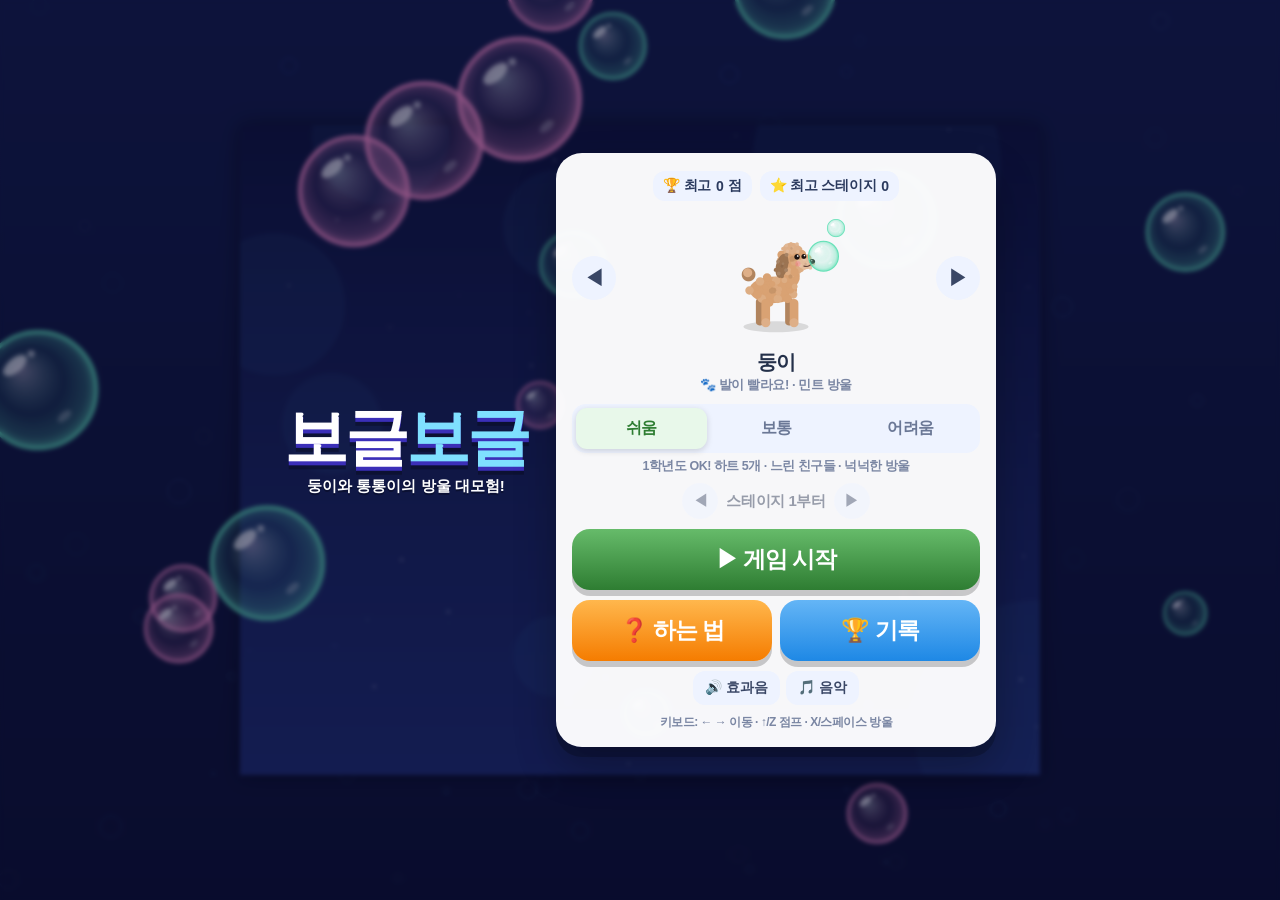
==== commit 48de15e5: "보글보글: 가로모드 화면 정리, EXTEND 글자 방울(6개 모으면 하트+1), 캐릭터 크기 키움 Co-Authored-By: Claude Opus 5.5 <noreply@anth" ====
--- a/bubble/index.html
+++ b/bubble/index.html
@@ -23,7 +23,12 @@
 #hudMid{flex:1;text-align:center;line-height:1.05;min-width:0}
 #hScore{font-size:clamp(22px,6.6vw,30px);font-weight:900;letter-spacing:-.5px;text-shadow:0 2px 0 rgba(0,0,0,.35);white-space:nowrap}
 #hInfo{font-size:12.5px;font-weight:800;opacity:.85;white-space:nowrap;letter-spacing:-.3px}
-#hHearts{font-size:17px;letter-spacing:-1px;white-space:nowrap;flex:none;min-width:42px;text-align:right}
+#hInfo i{font-style:normal}
+#hRight{flex:none;display:flex;flex-direction:column;align-items:flex-end;gap:3px;min-width:42px}
+#hHearts{font-size:17px;letter-spacing:-1px;white-space:nowrap;text-align:right}
+#hExt{display:flex;gap:2px}
+#hExt span{width:17px;height:17px;border-radius:50%;font-size:11px;font-weight:900;display:flex;align-items:center;justify-content:center;background:rgba(255,255,255,.12);color:rgba(255,255,255,.35);box-shadow:inset 0 0 0 1.5px rgba(255,255,255,.25)}
+#hExt span.on{color:#fff;box-shadow:inset 0 0 0 1.5px rgba(255,255,255,.8),0 0 6px rgba(255,255,255,.5)}
 #banner{position:fixed;left:0;right:0;top:34%;text-align:center;font-weight:900;font-size:clamp(28px,8.5vw,46px);text-shadow:0 3px 0 rgba(0,0,0,.4),0 0 18px rgba(80,120,255,.6);pointer-events:none;opacity:0;letter-spacing:-1px;white-space:nowrap;z-index:5}
 #banner small{display:block;font-size:.48em;margin-top:6px;opacity:.95}
 #banner.show{animation:ban 1.8s ease-out forwards}
@@ -101,9 +106,21 @@
   #btnFire{right:max(14px,env(safe-area-inset-right));bottom:calc(env(safe-area-inset-bottom) + 22px + min(10vw,110px) + 14px)}
   #btnJump{right:max(14px,env(safe-area-inset-right));bottom:calc(env(safe-area-inset-bottom) + 22px)}
   #hud{padding-left:max(10px,env(safe-area-inset-left));padding-right:max(10px,env(safe-area-inset-right))}
+  #hudRow{align-items:flex-start}
+  #hudMid{text-align:left;flex:none}
+  #hInfo span{display:block;margin-top:2px}
+  #hInfo i{display:none}
+  #hudRow>#hRight{margin-left:auto}
+  #menu{align-items:safe center}
 }
 @media (orientation:landscape) and (max-height:560px){
-  #preview{width:110px;height:110px}
+  #preview{width:84px;height:84px}
+  #menu .stat,#menu .hint{display:none}
+  #menu .panel .seg{margin-top:6px!important}
+  #stRow{margin-top:4px}
+  #stRow button{width:30px;height:30px}
+  .tog{margin-top:6px}
+  .tog button{padding:6px 10px}
   .big{padding:10px 10px;font-size:18px;margin-top:7px}
   .panel{padding:12px}
   #banner{top:24%}
@@ -122,7 +139,7 @@
   <div id="hudRow">
     <button id="btnPause" aria-label="일시정지">II</button>
     <div id="hudMid"><div id="hScore">0</div><div id="hInfo">스테이지 1 · 최고 0</div></div>
-    <div id="hHearts">❤️❤️❤️</div>
+    <div id="hRight"><div id="hHearts">❤️❤️❤️</div><div id="hExt"></div></div>
   </div>
 </div>
 <div id="banner"></div>
@@ -176,7 +193,8 @@
       🔗 방울이 붙어 있으면 한꺼번에 터져요 (점수 2배)<br>
       ⤒ <b>점프</b>를 누른 채 방울 위에 떨어지면 통통 튀어요<br>
       ⬇ 바닥 가운데 구멍으로 떨어지면 위에서 나와요<br>
-      ⏰ 갇힌 친구는 시간이 지나면 화가 나서 나와요
+      ⏰ 갇힌 친구는 시간이 지나면 화가 나서 나와요<br>
+      🔤 <b>E·X·T·E·N·D</b> 글자 방울 6개를 모으면 하트 +1
     </div>
     <button class="big b-go" id="howBack">알겠어요!</button>
   </div>
@@ -584,7 +602,7 @@
   DPR=Math.min(3,window.devicePixelRatio||1); W=innerWidth; H=innerHeight; LAND=W>H*1.05;
   cv.width=Math.round(W*DPR); cv.height=Math.round(H*DPR);
   const sf=safe(); let ax,ay,aw,ah;
-  if(LAND){ const side=Math.max(W*0.17,Math.min(W*0.22,240)); ax=side; aw=W-side*2; ay=sf.t+54; ah=H-ay-6; if(H<560){ ay=sf.t+46; ah=H-ay-4; } }
+  if(LAND){ const side=Math.max(W*0.17,Math.min(W*0.22,240)); ax=side; aw=W-side*2; ay=sf.t+8; ah=H-ay-8; }
   else { ax=4; aw=W-8; ay=sf.t+62; ah=H-ay-sf.b-196; }
   T=Math.max(4,Math.floor(Math.min(aw/COLS,ah/ROWS)*DPR))/DPR;
   FX=Math.round((ax+(aw-COLS*T)/2)*DPR)/DPR;
@@ -649,19 +667,19 @@
 
 /* ================= 게임 상태 ================= */
 let state='menu', phase='intro', phaseT=0, hurried=false, cloudSent=false;
-const gs={stage:1,score:0,hearts:3,diff:0,char:0,continues:0,stageT:0,nextLife:30000,loop:0};
+const gs={ext:[0,0,0,0,0,0],extT:6,stage:1,score:0,hearts:3,diff:0,char:0,continues:0,stageT:0,nextLife:30000,loop:0};
 let P=null, foes=[], bubbles=[], items=[], dead=[], proj=[], parts=[], pops=[];
 let D=DIFF[0], LV=LEVELS[0], transT=0, transFrom=null;
 const keys={left:false,right:false,jump:false,fire:false};
 let jumpEdge=false, fireEdge=false;
-const START={x:3.6,y:25};
-
-function newPlayer(){ return {x:START.x,y:START.y-1.8,w:1.7,h:1.8,vx:0,vy:0,face:1,onGround:true,inv:0,dead:false,deadT:0,rot:0,walk:0,cool:0,shootA:0,shoe:false,candy:false,t:0}; }
+const START={x:3.4,y:25};
+
+function newPlayer(){ return {x:START.x,y:START.y-2.0,w:1.9,h:2.0,vx:0,vy:0,face:1,onGround:true,inv:0,dead:false,deadT:0,rot:0,walk:0,cool:0,shootA:0,shoe:false,candy:false,t:0}; }
 function lvlOf(st){ return LEVELS[(st-1)%LEVELS.length]; }
 function loadLevel(st){
   gs.stage=st; gs.loop=Math.floor((st-1)/LEVELS.length); LV=lvlOf(st);
   grid=buildGrid(LV); foes=[]; bubbles=[]; dead=[]; proj=[]; items=[];
-  hurried=false; cloudSent=false; gs.stageT=0;
+  hurried=false; cloudSent=false; gs.stageT=0; gs.extT=rand(5,8);
   let list=LV.f.slice(); if(!LV.boss){ const n=Math.max(2,Math.round(list.length*D.cnt)); if(n<list.length) list=list.slice(0,n); else while(list.length<n){ const b=list[list.length%LV.f.length]; list.push([b[0],clamp(b[1]+rand(-3,3),4,27),b[2]]); } }
   list.forEach(([type,cx,fr],i)=>{
     const f={type,w:1.7,h:1.7,dir:cx<16?1:-1,vx:0,vy:0,onGround:false,angry:false,walk:0,jumpT:rand(1,3),throwT:rand(2,5),spawn:0.6+i*0.15,edge:0,t:Math.random()*5};
@@ -708,7 +726,7 @@
 }
 function respawn(){ const s=P.shoe,c=P.candy; P=newPlayer(); P.inv=D.inv; if(gs.diff===0){P.shoe=s;P.candy=c;} }
 function shoot(){
-  let empties=bubbles.filter(b=>!b.foe); if(bubbles.length>=26&&empties.length) bubbles.splice(bubbles.indexOf(empties[0]),1);
+  let empties=bubbles.filter(b=>!b.foe&&b.letter===undefined); if(bubbles.length>=26&&empties.length) bubbles.splice(bubbles.indexOf(empties[0]),1);
   const C=CHARS[gs.char];
   const b={x:P.x+P.w/2+P.face*0.7,y:P.y+P.h*0.48,dir:P.face,phase:0,dist:0,r:0.3,R:D.rad,life:D.life,foe:null,t:0,col:C.bub,dd:Math.random()<.5?-1:1,wob:Math.random()*6,range:D.range*(P.candy?1.35:1)};
   if(b.x-0.3<2||b.x+0.3>30){ b.x=clamp(b.x,2+b.R,30-b.R); b.phase=1; b.r=b.R; }
@@ -777,6 +795,13 @@
 function updBubbles(dt){
   for(const b of bubbles){
     b.t+=dt;
+    if(b.phase===2){
+      b.x+=b.vx*dt; b.y+=b.vy*dt+Math.sin(b.t*2+b.wob)*0.6*dt;
+      if(b.x<2+b.r){b.x=2+b.r;b.vx=Math.abs(b.vx);} if(b.x>30-b.r){b.x=30-b.r;b.vx=-Math.abs(b.vx);}
+      if(b.y<1+b.r){b.y=1+b.r;b.vy=Math.abs(b.vy);} if(b.y>ROWS-1-b.r){b.y=ROWS-1-b.r;b.vy=-Math.abs(b.vy);}
+      b.life-=dt; if(b.life<=0){ b.gone=true; burst(b.x,b.y,b.col,5); }
+      continue;
+    }
     if(b.phase===0){
       const s=D.bspd*dt; b.x+=b.dir*s; b.dist+=s; b.r=Math.min(b.R,0.3+(b.dist/b.range)*b.R*1.2);
       if(b.x-b.r<2){b.x=2+b.r;b.phase=1;} if(b.x+b.r>30){b.x=30-b.r;b.phase=1;}
@@ -819,12 +844,28 @@
       if(!b.foe && b.t<0.35) continue;
       const nx=clamp(b.x,P.x+0.15,P.x+P.w-0.15), ny=clamp(b.y,P.y+0.1,P.y+P.h), d=Math.hypot(b.x-nx,b.y-ny);
       if(d<b.r*0.95){
-        if(keys.jump && P.vy>0 && P.y+P.h<b.y-b.r*0.2 && !b.big){ P.vy=-CHARS[gs.char].jump*0.92; P.onGround=false; SFX.boing(); b.y+=0.3; continue; }
+        if(keys.jump && P.vy>0 && P.y+P.h<b.y-b.r*0.2 && !b.big && b.letter===undefined){ P.vy=-CHARS[gs.char].jump*0.92; P.onGround=false; SFX.boing(); b.y+=0.3; continue; }
         popChain(b); break;
       }
     }
   }
   bubbles=bubbles.filter(b=>!b.gone);
+}
+const EXT=['E','X','T','E','N','D'], EXTC=['#ff5c8a','#ffb000','#2fcf74','#33b5ff','#9b7bff','#ff7a3d'];
+function spawnLetter(){
+  const miss=[0,1,2,3,4,5].filter(i=>!gs.ext[i]);
+  const i=(gs.diff<2&&miss.length)?pick(miss):((Math.random()*6)|0);
+  const left=Math.random()<0.5;
+  bubbles.push({x:left?3.2:28.8,y:rand(4,20),phase:2,letter:i,r:1.1,R:1.1,vx:(left?1:-1)*rand(1.8,2.6),vy:(Math.random()<.5?-1:1)*rand(0.9,1.6),life:gs.diff===0?20:15,t:0,col:EXTC[i],wob:Math.random()*6});
+}
+function collectLetter(i,x,y){
+  if(gs.ext[i]){ addScore(500); popText(x,y,500,'#fff'); return; }
+  gs.ext[i]=1; SFX.item(); popText(x,y,EXT[i]+'!',EXTC[i],true); updHud();
+  if(gs.ext.every(v=>v)){
+    gs.ext=[0,0,0,0,0,0]; if(gs.hearts<9) gs.hearts++; updHud(); SFX.life();
+    banner('EXTEND! ❤️+1','글자를 다 모아서 하트가 늘었어요'); burst(x,y,'#ffd84d',30);
+    try{navigator.vibrate&&navigator.vibrate([60,40,60,40,120]);}catch(e){}
+  }
 }
 function release(b){
   const f=b.foe; b.gone=true; f.trap=false; f.angry=true; f.x=b.x-f.w/2; f.y=b.y-f.h/2; f.vy=0; f.onGround=false; f.spawn=0.3;
@@ -834,14 +875,16 @@
 function popChain(b0){
   const q=[b0]; b0.gone=true;
   for(let i=0;i<q.length;i++){ const a=q[i];
-    for(const b of bubbles){ if(b.gone||b.phase!==1) continue; if(Math.hypot(a.x-b.x,a.y-b.y)<a.r+b.r+0.25){ b.gone=true; q.push(b); } } }
+    for(const b of bubbles){ if(b.gone||b.phase===0) continue; if(Math.hypot(a.x-b.x,a.y-b.y)<a.r+b.r+0.25){ b.gone=true; q.push(b); } } }
   let n=0;
   q.forEach((b,i)=>{
     burst(b.x,b.y,b.col,b.foe?14:6);
     if(b.foe){ killFoe(b.foe,b.x,b.y,n); n++; }
+    else if(b.letter!==undefined) collectLetter(b.letter,b.x,b.y);
     else addScore(10);
   });
   if(n) SFX.pop(n); else SFX.popEmpty();
+  if(n>=3&&state==='play') spawnLetter();
   if(n>=2){ banner(`${n}마리 한꺼번에!`,'점수 두 배씩 쑥쑥'); }
 }
 function killFoe(f,x,y,idx){
@@ -916,9 +959,10 @@
 let hudCache='';
 function updHud(){
   const best=Math.max(save.best,gs.score);
-  const s=`${gs.score}|${gs.stage}|${gs.hearts}|${best}`; if(s===hudCache) return; hudCache=s;
+  const s=`${gs.score}|${gs.stage}|${gs.hearts}|${best}|${gs.ext.join('')}`; if(s===hudCache) return; hudCache=s;
   $('hScore').textContent=gs.score.toLocaleString();
-  $('hInfo').textContent=`스테이지 ${gs.stage}${gs.loop?` (${gs.loop+1}바퀴)`:''} · 최고 ${best.toLocaleString()}`;
+  $('hInfo').innerHTML=`<span>스테이지 ${gs.stage}${gs.loop?` (${gs.loop+1}바퀴)`:''}</span><i> · </i><span>최고 ${best.toLocaleString()}</span>`;
+  $('hExt').innerHTML=EXT.map((l,i)=>`<span class="${gs.ext[i]?'on':''}" style="${gs.ext[i]?'background:'+EXTC[i]:''}">${l}</span>`).join('');
   $('hHearts').textContent=gs.hearts>5?`❤️×${gs.hearts}`:'❤️'.repeat(Math.max(0,gs.hearts));
 }
 let banT=0;
@@ -928,7 +972,7 @@
 
 /* ================= 진행 ================= */
 function startGame(fromStage){
-  ac(); D=DIFF[save.diff]; gs.diff=save.diff; gs.char=save.char; gs.score=0; gs.hearts=D.hearts; gs.continues=0; gs.nextLife=30000; hudCache='';
+  ac(); D=DIFF[save.diff]; gs.diff=save.diff; gs.char=save.char; gs.score=0; gs.hearts=D.hearts; gs.continues=0; gs.nextLife=30000; gs.ext=[0,0,0,0,0,0]; hudCache='';
   P=newPlayer(); parts=[]; pops=[];
   loadLevel(fromStage||1); show('play'); setPhase('intro'); regDone=false; $('btnReg').style.opacity=1;
 }
@@ -947,6 +991,8 @@
   if(phase==='run'){
     if(D.hurry && !hurried && gs.stageT>D.hurry && live.length){ hurried=true; SFX.hurry(); banner('서둘러요! ⏰','친구들이 화났어요'); foes.forEach(f=>{ if(!f.trap) f.angry=true; }); }
     if(D.hurry && hurried && !cloudSent && gs.stageT>D.hurry+12 && live.length){ cloudSent=true; foes.push({type:'cloud',x:15,y:-1,w:2.4,h:2.2,dir:1,vx:0,vy:0,angry:true,spawn:0,t:0,walk:0}); banner('먹구름이 와요! ⛈',''); }
+    gs.extT-=dt;
+    if(gs.extT<=0 && live.length){ const cnt=bubbles.filter(b=>b.phase===2).length; if(cnt<(gs.diff===0?2:1)) spawnLetter(); gs.extT=gs.diff===0?rand(8,12):gs.diff===1?rand(13,19):rand(17,25); }
     if(!live.length && !dead.length){ foes=foes.filter(f=>f.type!=='cloud'); setPhase('cleared'); }
   } else if(phase==='cleared'){
     if(phaseT>(items.length?3.2:1.6) && !P.dead){ nextStage(); }
@@ -986,9 +1032,9 @@
     const e=transT<0.5?2*transT*transT:1-Math.pow(-2*transT+2,2)/2, off=e*ROWS*px;
     g.drawImage(oldTileCv,FX*DPR,FY*DPR-off); g.drawImage(tileCv,FX*DPR,FY*DPR+ROWS*px-off);
     g.setTransform(px,0,0,px,FX*DPR,FY*DPR);
-    const sx=transFrom.x, sy=transFrom.y, ex=START.x+0.85, ey=START.y-0.9;
+    const sx=transFrom.x, sy=transFrom.y, ex=START.x+0.95, ey=START.y-1.1;
     const cx=sx+(ex-sx)*e, cy=sy+(ey-sy)*e;
-    drawChar(g,CHARS[gs.char],cx,cy+0.85,1.8,1,t,0); drawBubble(g,cx,cy,1.35,CHARS[gs.char].bub);
+    drawChar(g,CHARS[gs.char],cx,cy+1.25,2.7,1,t,0); drawBubble(g,cx,cy,1.8,CHARS[gs.char].bub);
     drawParts(t); g.restore(); return;
   }
   g.drawImage(tileCv,FX*DPR,FY*DPR);
@@ -1022,6 +1068,12 @@
       drawFoe(g,{type:f.type,dir:f.dir,angry:f.angry,walk:b.t*4},Math.sin(b.t*(warn?25:3))*0.06,0,b.big?3.4:1.25,b.t*0.5);
       g.restore();
       drawBubble(g,b.x,b.y,b.r*(1+wob),warn&&((b.t*8)|0)%2?'#ff5f5f':(b.big?'#ffd84d':b.col));
+    } else if(b.letter!==undefined){
+      const fade=b.life<3?(((b.t*10)|0)%2?0.4:1):1, r=b.r*(1+wob);
+      g.save(); g.globalAlpha=fade; circ(g,hexA(b.col,0.55),b.x,b.y,r*0.82);
+      g.setTransform(DPR,0,0,DPR,0,0); const fs=r*T*1.15; g.font=`900 ${fs}px -apple-system,"Apple SD Gothic Neo",Arial,sans-serif`; g.textAlign='center'; g.textBaseline='middle';
+      const sx=FX+b.x*T, sy=FY+b.y*T+fs*0.05; g.lineWidth=fs*0.16; g.strokeStyle='rgba(0,0,0,.45)'; g.strokeText(EXT[b.letter],sx,sy); g.fillStyle='#fff'; g.fillText(EXT[b.letter],sx,sy);
+      g.restore(); drawBubble(g,b.x,b.y,r,b.col,fade);
     } else {
       const fade=b.life<2?(((b.t*10)|0)%2?0.45:1):1;
       drawBubble(g,b.x,b.y,b.r*(1+wob),b.col,fade);
@@ -1035,7 +1087,7 @@
       g.save(); const cx=P.x+P.w/2, fy=P.y+P.h;
       if(P.dead){ g.translate(cx,P.y+P.h/2); g.rotate(P.rot); g.translate(-cx,-(P.y+P.h/2)); }
       const sq=P.shootA>0?1+P.shootA*0.5:1; g.translate(cx,fy); g.scale(sq,1/sq); g.translate(-cx,-fy);
-      drawChar(g,C,cx,fy,P.h*(C.dog?1.18:1.08),P.face,P.t,walk);
+      drawChar(g,C,cx,fy,P.h*(C.dog?1.4:1.25),P.face,P.t,walk);
       g.restore();
       if(P.shootA>0){ drawBubble(g,cx+P.face*1.0,P.y+P.h*0.5,0.18+(0.18-P.shootA)*1.5,C.bub); }
       if(P.shoe&&P.onGround&&Math.abs(P.vx)>0&&Math.random()<0.3) parts.push({x:cx-P.face*0.6,y:fy-0.1,vx:-P.face*2,vy:-1,t:0,life:0.3,col:'#fff',r:0.12});
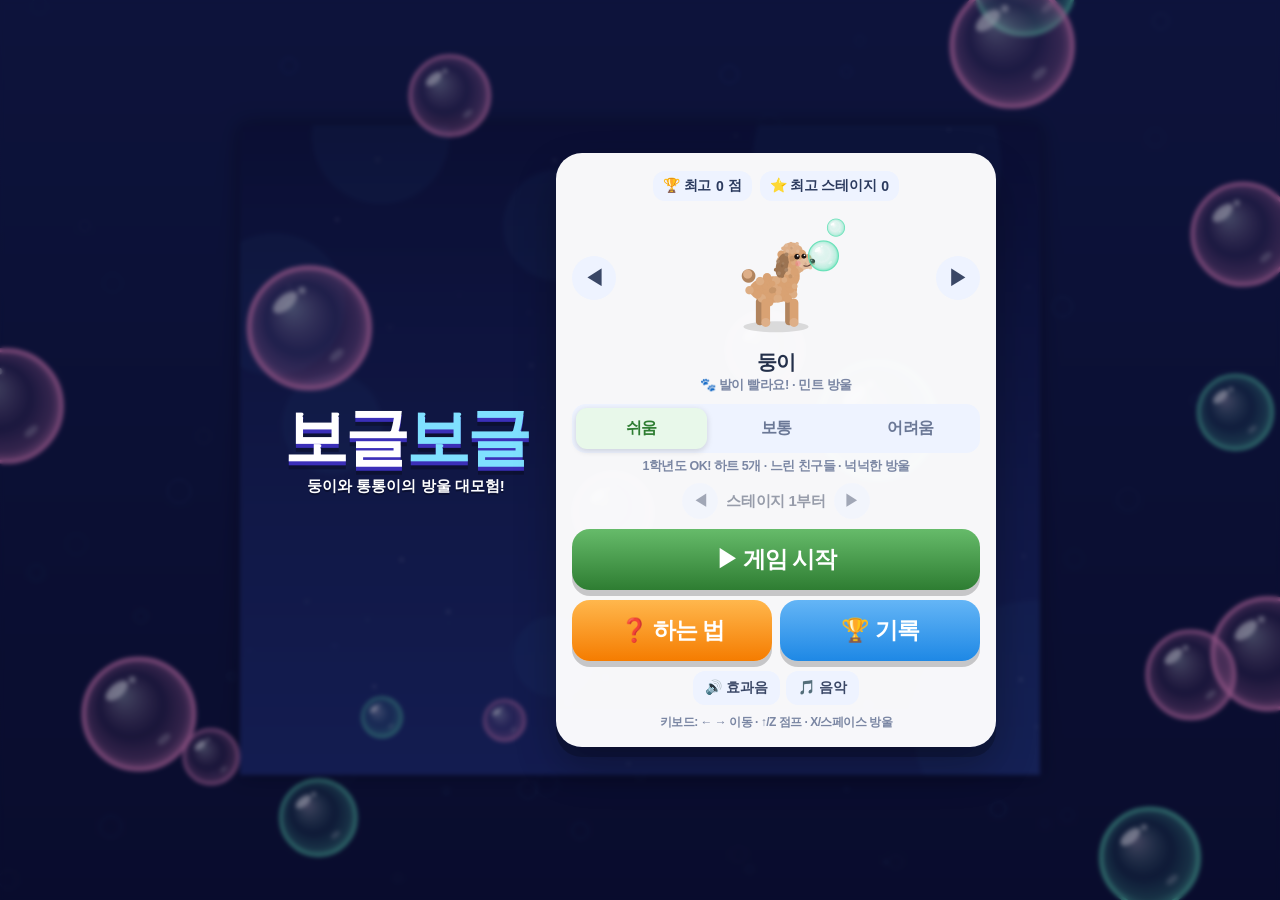
==== commit 91c002c1: "보글보글: 스테이지 20개·두 번째 보스, 번개·물 방울, 시계·우산·물약 아이템, 스프링 적, 엔딩 화면 Co-Authored-By: Claude Opus 5.5 <noreply" ====
--- a/bubble/index.html
+++ b/bubble/index.html
@@ -194,7 +194,11 @@
       ⤒ <b>점프</b>를 누른 채 방울 위에 떨어지면 통통 튀어요<br>
       ⬇ 바닥 가운데 구멍으로 떨어지면 위에서 나와요<br>
       ⏰ 갇힌 친구는 시간이 지나면 화가 나서 나와요<br>
-      🔤 <b>E·X·T·E·N·D</b> 글자 방울 6개를 모으면 하트 +1
+      🔤 <b>E·X·T·E·N·D</b> 글자 방울 6개를 모으면 하트 +1<br>
+      ⚡ <b>번개 방울</b>: 터뜨리면 앞으로 번개가 날아가요<br>
+      💧 <b>물 방울</b>: 터뜨리면 물이 쏟아져 친구들을 쓸어가요<br>
+      ⏰ 시계=친구들 멈춤 · ☂️ 우산=스테이지 건너뛰기<br>
+      🧪 물약=과일 비 · 👟 운동화=빨라짐 · 🍬 사탕=방울 멀리
     </div>
     <button class="big b-go" id="howBack">알겠어요!</button>
   </div>
@@ -222,6 +226,19 @@
     <div class="row"><button class="big b-pink" id="btnCont">▶ 이어하기</button><button class="big b-go" id="btnRetry">↻ 다시 하기</button></div>
     <button class="big b-blue" id="btnReg">🏅 랭킹에 이름 올리기</button>
     <button class="big b-gray" id="oMenu">🏠 처음으로</button>
+  </div>
+</div>
+
+<!-- ENDING -->
+<div id="ending" class="screen hide">
+  <div class="panel">
+    <div style="font-size:26px;font-weight:900;letter-spacing:-1px;white-space:nowrap">🎉 모두 구했어요!</div>
+    <canvas id="endCv" width="400" height="200" style="width:200px;height:100px;display:block;margin:6px auto 0"></canvas>
+    <div style="font-weight:800;color:#6b7896;font-size:14px;white-space:nowrap;letter-spacing:-.4px">둥이와 통통이가 20개 스테이지를 다 깼어요</div>
+    <div id="endScore" style="font-size:46px;font-weight:900;color:#1e88e5;letter-spacing:-2px;line-height:1.1">0</div>
+    <div id="endSub" style="font-weight:800;color:#6b7896;font-size:13px;white-space:nowrap">보통</div>
+    <button class="big b-pink" id="endMore">▶ 다음 바퀴 도전 (더 빨라요)</button>
+    <button class="big b-blue" id="endFinish">🏅 여기서 끝내고 기록 남기기</button>
   </div>
 </div>
 
@@ -450,11 +467,26 @@
   G.strokeStyle='#1b1b2f'; G.lineWidth=s*0.06; G.beginPath(); G.moveTo(-s*0.28,-s*0.22); G.lineTo(-s*0.04,-s*0.13); G.moveTo(s*0.3,-s*0.22); G.lineTo(s*0.06,-s*0.13); G.stroke();
   if(((t*3)|0)%2){ poly(G,'#ffeb3b',[s*0.05,s*0.32,-s*0.1,s*0.62,s*0.04,s*0.6,-s*0.06,s*0.85,s*0.2,s*0.5,s*0.06,s*0.52,s*0.15,s*0.32]); }
 }
+function drawSpring(G,s,t,angry,sq){
+  const col=angry?'#ff6b6b':'#4fd18b', dk=shade(col,-0.3), lt=shade(col,0.35);
+  const k=1-(sq||0)*1.6;
+  // 스프링
+  G.strokeStyle='#c9ced8'; G.lineWidth=s*0.07; G.lineCap='round'; G.beginPath();
+  const top=s*0.12, bot=s*0.48, h=(bot-top)*k; for(let i=0;i<=6;i++){ const y=bot-h*i/6, x=(i%2?1:-1)*s*0.16; i?G.lineTo(x,y):G.moveTo(0,bot); } G.stroke();
+  box(G,'#9aa0ad',-s*0.22,bot-s*0.03,s*0.44,s*0.08,s*0.03);
+  const by=bot-h-s*0.22;
+  ell(G,col,0,by,s*0.4,s*0.34*(2-k),0); ell(G,lt,-s*0.12,by-s*0.14,s*0.12,s*0.07,-0.5);
+  circ(G,'#fff',s*0.12,by-s*0.04,s*0.17); circ(G,'#1b1b2f',s*0.17,by-s*0.03,s*0.08); circ(G,'#fff',s*0.19,by-s*0.07,s*0.03);
+  if(angry){ G.strokeStyle='#5a0000'; G.lineWidth=s*0.06; G.beginPath(); G.moveTo(-s*0.04,by-s*0.26); G.lineTo(s*0.24,by-s*0.18); G.stroke(); }
+  G.strokeStyle=dk; G.lineWidth=s*0.045; G.beginPath(); G.arc(s*0.1,by+s*0.14,s*0.07,0.2,Math.PI-0.2); G.stroke();
+  poly(G,dk,[-s*0.1,by-s*0.32,-s*0.02,by-s*0.48,s*0.06,by-s*0.31]);
+}
 function drawFoe(G,f,cx,cy,s,t){
   G.save(); G.translate(cx,cy); G.scale(f.dir||1,1);
   const walk=f.walk||0;
   if(f.type==='wind') drawWind(G,s,t,f.angry,walk,false);
-  else if(f.type==='boss') drawWind(G,s,t,f.angry,walk,true);
+  else if(f.type==='boss'){ if(f.cat){ drawCat(G,s,t,true,walk); const cy2=-s*0.62; poly(G,'#ffd600',[-s*0.2,cy2,s*0.34,cy2,s*0.4,cy2-s*0.26,s*0.22,cy2-s*0.1,s*0.07,cy2-s*0.3,-s*0.08,cy2-s*0.1,-s*0.26,cy2-s*0.26]); circ(G,'#2979ff',s*0.07,cy2-s*0.05,s*0.05); } else drawWind(G,s,t,f.angry,walk,true); }
+  else if(f.type==='spring') drawSpring(G,s,t,f.angry,f.squash>0?f.squash:0);
   else if(f.type==='ghost') drawGhost(G,s,t,f.angry);
   else if(f.type==='cat') drawCat(G,s,t,f.angry,walk);
   else if(f.type==='cloud') drawCloud(G,s,t);
@@ -500,6 +532,21 @@
     case 'candy':
       poly(G,'#ff5fa2',[-s*0.48,-s*0.18,-s*0.25,0,-s*0.48,s*0.18]); poly(G,'#ff5fa2',[s*0.48,-s*0.18,s*0.25,0,s*0.48,s*0.18]);
       circ(G,'#ffd23f',0,0,s*0.27); G.save(); G.beginPath(); G.arc(0,0,s*0.27,0,Math.PI*2); G.clip(); G.strokeStyle='#ff5fa2'; G.lineWidth=s*0.08; for(let k=-2;k<=2;k++){ G.beginPath(); G.moveTo(k*s*0.14-s*0.3,-s*0.3); G.lineTo(k*s*0.14+s*0.3,s*0.3); G.stroke(); } G.restore(); break;
+    case 'clock':
+      circ(G,'#ff5252',-s*0.26,-s*0.3,s*0.12); circ(G,'#ff5252',s*0.26,-s*0.3,s*0.12);
+      circ(G,'#e53935',0,0,s*0.4); circ(G,'#fffdf5',0,0,s*0.31); box(G,'#333',-s*0.03,-s*0.25,s*0.06,s*0.26,s*0.02);
+      G.save(); G.rotate(t*3); box(G,'#e53935',-s*0.02,-s*0.02,s*0.04,s*0.2,s*0.02); G.restore(); circ(G,'#333',0,0,s*0.04);
+      box(G,'#e53935',-s*0.28,s*0.32,s*0.1,s*0.1,s*0.03); box(G,'#e53935',s*0.18,s*0.32,s*0.1,s*0.1,s*0.03); break;
+    case 'umbrella':
+      G.rotate(Math.sin(t*3)*0.12);
+      const cols=['#ff5252','#ffd23f','#4fd18b','#4fb3ff','#b388ff'];
+      for(let i=0;i<5;i++){ G.fillStyle=cols[i]; G.beginPath(); G.moveTo(0,-s*0.08); G.arc(0,-s*0.08,s*0.45,Math.PI+i*Math.PI/5,Math.PI+(i+1)*Math.PI/5); G.closePath(); G.fill(); }
+      G.strokeStyle='#5d4037'; G.lineWidth=s*0.06; G.lineCap='round'; G.beginPath(); G.moveTo(0,-s*0.08); G.lineTo(0,s*0.36); G.arc(-s*0.09,s*0.36,s*0.09,0,Math.PI); G.stroke(); circ(G,'#5d4037',0,-s*0.55,s*0.05); break;
+    case 'potion':
+      box(G,'#c9e7ff',-s*0.1,-s*0.44,s*0.2,s*0.16,s*0.03); box(G,'#8d6e63',-s*0.12,-s*0.5,s*0.24,s*0.08,s*0.03);
+      G.fillStyle='rgba(220,240,255,.9)'; G.beginPath(); G.moveTo(-s*0.1,-s*0.28); G.lineTo(-s*0.36,s*0.3); G.quadraticCurveTo(0,s*0.48,s*0.36,s*0.3); G.lineTo(s*0.1,-s*0.28); G.closePath(); G.fill();
+      G.fillStyle='#ff5fa2'; G.beginPath(); G.moveTo(-s*0.24,s*0.08); G.lineTo(-s*0.36,s*0.3); G.quadraticCurveTo(0,s*0.48,s*0.36,s*0.3); G.lineTo(s*0.24,s*0.08); G.closePath(); G.fill();
+      circ(G,'#fff',-s*0.1,s*0.2,s*0.05); circ(G,'#fff',s*0.08,s*0.12,s*0.03); break;
     case 'heartItem': heart(G,'#ff3d6e',0,0,s*0.38); circ(G,'rgba(255,255,255,.7)',-s*0.15,-s*0.15,s*0.06); break;
   }
   G.restore();
@@ -524,6 +571,16 @@
   {a:'#40214f',b:'#170a1f',t:'#c49bff',m:'moon'},
   {a:'#4b3d0f',b:'#1d1705',t:'#ffd84d',m:'bone'},
   {a:'#5c0f1f',b:'#22040b',t:'#ff5c5c',m:'crown'},
+  {a:'#0f4a3a',b:'#052019',t:'#6ff2c0',m:'flower'},
+  {a:'#2d2a6b',b:'#100e33',t:'#ffd84d',m:'star'},
+  {a:'#5a3812',b:'#24160a',t:'#ffa45c',m:'paw'},
+  {a:'#0c3f6b',b:'#04192e',t:'#5ec8ff',m:'drop'},
+  {a:'#3a3f6e',b:'#14172e',t:'#e0e6ff',m:'moon'},
+  {a:'#2b4a12',b:'#0f1d06',t:'#c8f06a',m:'carrot'},
+  {a:'#4a1460',b:'#1b0624',t:'#e59bff',m:'star'},
+  {a:'#0d4f5c',b:'#041f25',t:'#4fe8ff',m:'drop'},
+  {a:'#5c2a0f',b:'#230f04',t:'#ff9b4d',m:'bone'},
+  {a:'#3a0a0a',b:'#140303',t:'#ffcf3d',m:'crown'},
 ];
 // 발판: [줄, 시작칸, 끝칸, 대칭]  · 적: [종류, 가로(가운데), 발 위치 줄]
 const LEVELS=[
@@ -534,7 +591,7 @@
   {name:'하트 하트',p:[[21,3,7,1],[21,12,14,1],[17,6,10,1],[17,14,17,0],[13,3,6,1],[13,11,14,1],[9,6,10,1],[9,14,17,0],[5,9,13,1]],
    f:[['ghost',8,10],['ghost',23,10],['wind',5,21],['wind',26,21],['wind',15,17],['ghost',16,5]],wind:16},
   {name:'길쭉 길쭉',p:[[21,2,11,1],[17,7,14,1],[13,2,9,1],[9,8,14,1],[5,2,6,1],[5,13,18,0]],
-   f:[['cat',5,21],['cat',26,21],['wind',10,17],['wind',21,17],['cat',5,13],['cat',26,13]],wind:8},
+   f:[['cat',5,21],['cat',26,21],['wind',10,17],['wind',21,17],['cat',5,13],['cat',26,13]],wind:8,sp:'thunder'},
   {name:'쌍둥이 탑',p:[[21,6,9,1],[17,6,9,1],[13,6,9,1],[9,6,9,1],[5,6,9,1],[19,13,18,0],[11,13,18,0],[15,2,3,1]],
    f:[['ghost',16,8],['ghost',16,16],['ghost',4,4],['ghost',27,4],['wind',15,19],['wind',16,11]],wind:16},
   {name:'지그재그',p:[[21,2,21,0],[17,10,29,0],[13,2,21,0],[9,10,29,0],[5,2,21,0]],
@@ -542,11 +599,31 @@
   {name:'퐁퐁 섬',p:[[21,4,6,0],[21,11,13,0],[21,18,20,0],[21,25,27,0],[17,7,9,0],[17,14,17,0],[17,22,24,0],[13,4,6,0],[13,11,13,0],[13,18,20,0],[13,25,27,0],[9,7,9,0],[9,14,17,0],[9,22,24,0],[5,4,6,0],[5,11,13,0],[5,18,20,0],[5,25,27,0]],
    f:[['ghost',5,4],['ghost',26,4],['ghost',15,12],['cat',12,21],['cat',19,21],['wind',15,17],['wind',8,9]],wind:16},
   {name:'반짝 다이아',p:[[21,10,15,1],[17,5,10,1],[13,2,5,1],[13,11,14,1],[9,5,10,1],[5,10,15,1]],
-   f:[['wind',12,21],['wind',19,21],['cat',7,17],['cat',24,17],['ghost',15,9],['ghost',15,3],['wind',13,13]],wind:16},
+   f:[['wind',12,21],['wind',19,21],['cat',7,17],['cat',24,17],['ghost',15,9],['ghost',15,3],['wind',13,13]],wind:16,sp:'water'},
   {name:'빗살 빗자루',p:[[21,3,6,1],[21,10,13,1],[17,6,9,1],[17,14,15,1],[13,3,6,1],[13,10,13,1],[9,6,9,1],[9,14,15,1],[5,3,6,1],[5,10,13,1]],
    f:[['wind',5,21],['wind',27,21],['cat',8,17],['cat',23,17],['ghost',10,7],['ghost',21,7],['wind',15,9],['cat',12,13]],wind:26},
   {name:'대왕 태엽 로봇',p:[[21,4,9,1],[17,11,13,1],[13,4,9,1],[9,11,13,1],[5,4,9,1]],
-   f:[['boss',16,9]],wind:16,boss:true},
+   f:[['boss',16,9]],wind:16,boss:true,sp:'thunder'},
+  {name:'통통 스프링',p:[[21,4,10,1],[17,2,5,1],[17,9,14,1],[13,4,10,1],[9,2,5,1],[9,9,14,1],[5,6,12,1]],
+   f:[['spring',7,21],['spring',24,21],['spring',11,17],['wind',20,17],['wind',7,13],['cat',24,13]],wind:16},
+  {name:'번개 다리',p:[[21,2,9,1],[21,13,18,0],[17,5,12,1],[13,2,9,1],[13,13,18,0],[9,5,12,1],[5,2,9,1],[5,13,18,0]],
+   f:[['cat',5,21],['cat',26,21],['ghost',15,15],['wind',8,17],['wind',23,17],['spring',15,13],['ghost',8,4]],wind:16,sp:'thunder'},
+  {name:'징검다리',p:[[21,3,5,1],[21,11,13,1],[13,3,5,1],[13,11,13,1],[5,3,5,1],[5,11,13,1],[17,7,9,1],[17,14,15,1],[9,7,9,1],[9,14,15,1]],
+   f:[['spring',4,21],['spring',27,21],['spring',12,13],['ghost',10,6],['ghost',21,6],['cat',8,17],['wind',23,9]],wind:16},
+  {name:'물놀이',p:[[21,2,7,1],[21,11,20,0],[17,6,11,1],[13,2,7,1],[13,12,19,0],[9,6,11,1],[5,9,22,0]],
+   f:[['wind',4,21],['wind',27,21],['cat',9,17],['cat',22,17],['spring',15,13],['ghost',15,7],['wind',4,13]],wind:16,sp:'water'},
+  {name:'구름 계단',p:[[22,2,6,1],[19,8,11,1],[16,13,15,1],[13,8,11,1],[10,2,6,1],[7,8,11,1],[4,13,15,1]],
+   f:[['ghost',5,4],['ghost',26,4],['spring',4,22],['spring',27,22],['cat',9,13],['cat',22,13],['wind',15,16]],wind:16,sp:'water'},
+  {name:'꼬불 미로',p:[[21,2,12,0],[21,19,29,0],[17,6,25,0],[13,2,10,0],[13,13,18,0],[13,21,29,0],[9,6,25,0],[5,2,12,0],[5,19,29,0]],
+   f:[['wind',5,21],['wind',26,21],['cat',10,17],['cat',21,17],['spring',15,13],['spring',25,13],['ghost',15,7]],wind:16,sp:'thunder'},
+  {name:'별빛 정원',p:[[21,3,8,1],[17,8,13,1],[13,3,8,1],[13,13,14,1],[9,8,13,1],[5,3,8,1],[5,13,14,1]],
+   f:[['spring',5,21],['spring',26,21],['ghost',10,15],['ghost',21,15],['ghost',15,6],['cat',10,9],['cat',21,9]],wind:16},
+  {name:'파도 타기',p:[[21,4,12,1],[17,2,4,1],[17,8,10,1],[17,14,15,1],[13,4,12,1],[9,2,4,1],[9,8,10,1],[9,14,15,1],[5,4,12,1]],
+   f:[['wind',6,21],['wind',25,21],['cat',9,17],['cat',22,17],['spring',8,13],['spring',23,13],['ghost',15,7],['wind',15,5]],wind:16,sp:'water'},
+  {name:'마지막 관문',p:[[21,2,8,1],[21,12,13,1],[17,5,10,1],[13,2,8,1],[13,12,13,1],[9,5,10,1],[5,2,8,1],[5,12,13,1]],
+   f:[['cat',4,21],['cat',27,21],['spring',13,21],['wind',7,17],['wind',24,17],['ghost',10,10],['ghost',21,10],['spring',5,13],['cat',26,13]],wind:16,sp:'thunder'},
+  {name:'대왕 심술 고양이',p:[[21,4,9,1],[17,11,13,1],[13,4,9,1],[9,11,13,1],[5,4,9,1]],
+   f:[['boss',16,9,'cat']],wind:16,boss:true,sp:'water'},
 ];
 let grid=new Uint8Array(COLS*ROWS);
 function buildGrid(L){
@@ -580,6 +657,8 @@
   click(){ tone(660,0.05,'sine',0.05); },
   hit(){ tone(240,0.08,'square',0.06,0.6); },
   life(){ [784,988,1175,1568].forEach((f,i)=>tone(f,0.14,'square',0.05,1,i*0.08)); },
+  thunder(){ tone(1200,0.25,'sawtooth',0.05,0.2); tone(90,0.4,'square',0.06,0.6,0.02); },
+  water(){ for(let i=0;i<5;i++) tone(400+i*120,0.09,'sine',0.05,1.5,i*0.05); },
   escape(){ tone(240,0.25,'sawtooth',0.04,1.6); },
 };
 // 배경 음악 (직접 만든 신나는 멜로디)
@@ -679,18 +758,18 @@
 function loadLevel(st){
   gs.stage=st; gs.loop=Math.floor((st-1)/LEVELS.length); LV=lvlOf(st);
   grid=buildGrid(LV); foes=[]; bubbles=[]; dead=[]; proj=[]; items=[];
-  hurried=false; cloudSent=false; gs.stageT=0; gs.extT=rand(5,8);
+  hurried=false; cloudSent=false; gs.stageT=0; gs.extT=rand(5,8); gs.spT=3; gs.bonusDone=false; gs.freeze=0; fx=[];
   let list=LV.f.slice(); if(!LV.boss){ const n=Math.max(2,Math.round(list.length*D.cnt)); if(n<list.length) list=list.slice(0,n); else while(list.length<n){ const b=list[list.length%LV.f.length]; list.push([b[0],clamp(b[1]+rand(-3,3),4,27),b[2]]); } }
-  list.forEach(([type,cx,fr],i)=>{
+  list.forEach(([type,cx,fr,vr],i)=>{
     const f={type,w:1.7,h:1.7,dir:cx<16?1:-1,vx:0,vy:0,onGround:false,angry:false,walk:0,jumpT:rand(1,3),throwT:rand(2,5),spawn:0.6+i*0.15,edge:0,t:Math.random()*5};
-    if(type==='boss'){ f.w=f.h=4.4; f.hp=D.boss; f.maxHp=D.boss; f.vx=3*(Math.random()<.5?-1:1); f.vy=2.4; f.throwT=3; f.hitT=0; }
+    if(type==='boss'){ f.w=f.h=4.4; f.cat=vr==='cat'; f.hp=Math.round(D.boss*(f.cat?1.5:1)); f.maxHp=f.hp; f.vx=3*(Math.random()<.5?-1:1); f.vy=2.4; f.throwT=3; f.hitT=0; }
     f.x=cx-f.w/2; f.y=fr-f.h;
     if(type==='ghost'){ f.vx=(Math.random()<.5?-1:1); f.vy=(Math.random()<.5?-1:1); f.y=fr-f.h; }
     foes.push(f);
   });
   renderTiles(tileCv,grid,theme()); buildBg(); updHud();
 }
-function foeSpeed(f){ const base={wind:3.4,cat:3.0,ghost:2.6,boss:2.6,cloud:2.4}[f.type]; return base*D.eSpd*(1+0.18*gs.loop)*(f.angry?1.55:1); }
+function foeSpeed(f){ const base={wind:3.4,cat:3.0,ghost:2.6,boss:f.cat?3.1:2.6,cloud:2.4,spring:3.6}[f.type]; return base*D.eSpd*(1+0.18*gs.loop)*(f.angry?1.55:1); }
 
 /* ================= 물리 ================= */
 const GRAV=55, FALLMAX=13;
@@ -748,6 +827,8 @@
     if(f.trap) continue;
     f.t+=dt;
     if(f.spawn>0){ f.spawn-=dt; continue; }
+    if(gs.freeze>0 && f.type!=='cloud'){ if(gs.diff>0){ const m=0.3; if(!P.dead && P.x+P.w-0.3>f.x+m && P.x+0.3<f.x+f.w-m && P.y+P.h-0.25>f.y+m && P.y+0.35<f.y+f.h-m) hurt(); } continue; }
+    if(f.squash>0) f.squash-=dt;
     const sp=foeSpeed(f);
     if(f.type==='ghost'){
       f.x+=f.vx*sp*dt; f.y+=f.vy*sp*0.8*dt; f.dir=f.vx>0?1:-1;
@@ -764,9 +845,10 @@
       f.hitT=Math.max(0,f.hitT-dt); f.throwT-=dt;
       if(f.throwT<=0){ f.throwT=(gs.diff===0?3.4:gs.diff===1?2.2:1.5)*rand(0.8,1.2);
         const n=gs.diff===2?3:gs.diff===1?2:1, bx=f.x+f.w/2, by=f.y+f.h/2, a0=Math.atan2((P.y+P.h/2)-by,pcx-bx), v=gs.diff===0?4.5:gs.diff===1?6.5:8;
-        for(let i=0;i<n;i++){ const a=a0+(i-(n-1)/2)*0.32; proj.push({x:bx,y:by,vx:Math.cos(a)*v,vy:Math.sin(a)*v,k:'bolt',t:0}); } SFX.hit(); }
+        for(let i=0;i<n+(f.cat?1:0);i++){ const a=a0+(i-(n+(f.cat?1:0)-1)/2)*0.32; proj.push({x:bx,y:by,vx:Math.cos(a)*v,vy:Math.sin(a)*v,k:f.cat?'fish':'bolt',t:0}); } SFX.hit(); }
       f.walk+=dt*6;
     } else { // 걷는 친구 (태엽, 고양이)
+      if(f.onGround && f.type==='spring'){ f.vy=-rand(13,17.5)*(f.angry?1.08:1); f.onGround=false; f.squash=0.18; if(Math.random()<0.3) f.dir=pcx>f.x+f.w/2?1:-1; }
       if(f.onGround){
         f.x+=f.dir*sp*dt; f.walk+=dt*sp*2;
         if(f.x<=2){f.x=2;f.dir=1;} if(f.x+f.w>=30){f.x=30-f.w;f.dir=-1;}
@@ -867,6 +949,60 @@
     try{navigator.vibrate&&navigator.vibrate([60,40,60,40,120]);}catch(e){}
   }
 }
+let fx=[];
+function spawnSpecial(){ bubbles.push({x:rand(GAP0+0.8,GAP1-0.8),y:ROWS+0.6,phase:1,sp:LV.sp,r:1.05,R:1.05,life:16,t:0.5,col:LV.sp==='thunder'?'#ffcc33':'#3fa9ff',dd:Math.random()<.5?-1:1,wob:Math.random()*6}); }
+function fireSpecial(b){
+  if(b.sp==='thunder'){ fx.push({k:'thunder',x:b.x,y:b.y,vx:P.face*20,n:0,t:0,hit:new Set()}); SFX.thunder(); try{navigator.vibrate&&navigator.vibrate(50);}catch(e){} }
+  else { fx.push({k:'water',e:{x:b.x-0.5,y:b.y-0.5,w:1,h:1,vy:0,onGround:false},dir:P.face,n:0,t:0,trail:[],tt:0}); SFX.water(); }
+}
+function fxKill(f,x,y,o){
+  if(f.trap||f.spawn>0) return;
+  if(f.type==='cloud') return;
+  if(f.type==='boss'){ if(o.hit.has(f)) return; o.hit.add(f); f.hp=Math.max(1,f.hp-Math.ceil(f.maxHp*0.25)); f.hitT=0.3; SFX.hit(); burst(f.x+f.w/2,f.y+f.h/2,'#fff',12); return; }
+  killFoe(f,f.x+f.w/2,f.y+f.h/2,o.n++); SFX.pop(o.n);
+}
+function updFx(dt){
+  for(const o of fx){ o.t+=dt;
+    if(o.k==='thunder'){
+      o.x+=o.vx*dt; if(o.x<1||o.x>31) o.gone=true;
+      if(Math.random()<0.6) parts.push({x:o.x,y:o.y+rand(-0.6,0.6),vx:rand(-2,2),vy:rand(-2,2),t:0,life:0.3,col:'#fff59d',r:0.12,star:true});
+      for(const f of foes.slice()) if(Math.abs(f.x+f.w/2-o.x)<f.w/2+0.6 && Math.abs(f.y+f.h/2-o.y)<f.h/2+0.6) fxKill(f,0,0,o);
+    } else {
+      const e=o.e;
+      if(o.t>12||e.y>ROWS-0.6){ o.gone=true; continue; }
+      if(e.onGround){ e.x+=o.dir*10*dt; if(e.x<2){e.x=2;o.dir=1;} if(e.x+e.w>30){e.x=30-e.w;o.dir=-1;} }
+      if(!e.onGround) e.vy=Math.min(e.vy+45*dt,16);
+      if(e.y<=ROWS-0.6) moveVert(e,dt);
+      o.tt+=dt; if(o.tt>0.025){ o.tt=0; o.trail.push({x:e.x+0.5,y:e.y+0.6}); if(o.trail.length>26) o.trail.shift(); }
+      for(const f of foes.slice()){ const cx=f.x+f.w/2, cy=f.y+f.h/2;
+        for(let i=o.trail.length-1;i>=0;i-=3){ const q=o.trail[i]; if(Math.abs(q.x-cx)<f.w/2+0.4&&Math.abs(q.y-cy)<f.h/2+0.4){ fxKill(f,0,0,o); break; } } }
+    }
+  }
+  fx=fx.filter(o=>!o.gone);
+}
+function drawFx(t){
+  for(const o of fx){
+    if(o.k==='thunder'){
+      g.save(); g.translate(o.x,o.y); g.scale(Math.sign(o.vx)||1,1);
+      circ(g,'rgba(255,240,120,.25)',0,0,1.3);
+      g.strokeStyle='#fff59d'; g.lineWidth=0.28; g.lineJoin='round'; g.lineCap='round'; g.beginPath();
+      const j=((t*30)|0)%2?0.25:-0.25; g.moveTo(-2.6,0); g.lineTo(-1.8,-0.5+j); g.lineTo(-1.0,0.4); g.lineTo(-0.3,-0.4-j); g.lineTo(0.6,0.1); g.stroke();
+      g.strokeStyle='#fff'; g.lineWidth=0.1; g.stroke();
+      poly(g,'#ffd23f',[0.2,-0.9,0.9,-0.1,0.4,-0.1,0.8,0.9,-0.1,0.0,0.4,0.0]);
+      g.restore();
+    } else if(o.trail.length>1){
+      g.save(); g.lineCap='round'; g.lineJoin='round';
+      g.strokeStyle='rgba(40,140,255,.85)'; g.lineWidth=1.1; g.beginPath(); o.trail.forEach((q,i)=>i?g.lineTo(q.x,q.y):g.moveTo(q.x,q.y)); g.stroke();
+      g.strokeStyle='rgba(170,225,255,.9)'; g.lineWidth=0.4; g.stroke();
+      const h=o.trail[o.trail.length-1]; circ(g,'#bfe6ff',h.x,h.y,0.55); circ(g,'#fff',h.x-0.15,h.y-0.15,0.15);
+      g.restore();
+    }
+  }
+}
+function drawSpecialIcon(G,b,r){
+  if(b.sp==='thunder') poly(G,'#fff6a8',[b.x+r*0.05,b.y-r*0.62,b.x-r*0.38,b.y+r*0.08,b.x-r*0.02,b.y+r*0.08,b.x-r*0.12,b.y+r*0.62,b.x+r*0.38,b.y-r*0.12,b.x+r*0.02,b.y-r*0.12]);
+  else { G.fillStyle='#e6f6ff'; G.beginPath(); G.moveTo(b.x,b.y-r*0.6); G.quadraticCurveTo(b.x+r*0.45,b.y+r*0.05,b.x,b.y+r*0.45); G.quadraticCurveTo(b.x-r*0.45,b.y+r*0.05,b.x,b.y-r*0.6); G.fill(); }
+}
 function release(b){
   const f=b.foe; b.gone=true; f.trap=false; f.angry=true; f.x=b.x-f.w/2; f.y=b.y-f.h/2; f.vy=0; f.onGround=false; f.spawn=0.3;
   if(f.type==='ghost'){ f.vx=Math.random()<.5?-1:1; f.vy=1; }
@@ -881,6 +1017,7 @@
     burst(b.x,b.y,b.col,b.foe?14:6);
     if(b.foe){ killFoe(b.foe,b.x,b.y,n); n++; }
     else if(b.letter!==undefined) collectLetter(b.letter,b.x,b.y);
+    else if(b.sp) fireSpecial(b);
     else addScore(10);
   });
   if(n) SFX.pop(n); else SFX.popEmpty();
@@ -914,7 +1051,7 @@
   let fr=FRUITS[d.tier], k=fr.k; if(k==='treat') k=C.treat;
   let v=fr.v;
   const pc=gs.diff===0?0.14:0.07;
-  if(!d.boss && Math.random()<pc){ const r=Math.random(); k=r<0.4?'shoe':r<0.8?'candy':'heartItem'; v=0; }
+  if(!d.boss && !d.fruit && Math.random()<pc){ const r=Math.random(); k=r<0.4?'shoe':r<0.8?'candy':'heartItem'; v=0; }
   items.push({x:d.x,y:Math.max(1,d.y),k,v,t:0});
 }
 function updItems(dt){
@@ -924,6 +1061,9 @@
       it.gone=true;
       if(it.k==='shoe'){ P.shoe=true; SFX.power(); popText(it.x+0.7,it.y,'빨라졌다!','#ffd84d'); }
       else if(it.k==='candy'){ P.candy=true; SFX.power(); popText(it.x+0.7,it.y,'방울 멀리!','#ff9ed2'); }
+      else if(it.k==='clock'){ gs.freeze=gs.diff===0?8:6; SFX.power(); banner('⏰ 얼음!','친구들이 잠깐 멈췄어요'); }
+      else if(it.k==='umbrella'){ SFX.power(); const nb=Math.ceil(gs.stage/10)*10; const to=Math.min(gs.stage+3,nb); banner('☂️ 무지개 우산!',`스테이지 ${to}(으)로 날아가요`); umbrellaTo=to; }
+      else if(it.k==='potion'){ SFX.power(); popText(it.x+0.7,it.y,'과일 비!','#ff9ed2'); for(let i=0;i<10;i++) dead.push({x:rand(3,27),y:-1-i*0.4,vx:rand(-2,2),vy:rand(-3,0),rot:0,type:'potion',t:0.6,tier:3+((Math.random()*3)|0),fruit:true}); }
       else if(it.k==='heartItem'){ if(gs.hearts<9) gs.hearts++; updHud(); SFX.life(); popText(it.x+0.7,it.y,'하트 +1','#ff5f8f'); }
       else { addScore(it.v); SFX.item(); popText(it.x+0.7,it.y,it.v,'#ffe96b'); }
       burst(it.x+0.7,it.y+0.7,'#fff59d',8);
@@ -984,13 +1124,16 @@
   phaseT+=dt;
   if(phase==='trans'){ transT=Math.min(1,transT+dt/1.7); if(transT>=1){ P=Object.assign(newPlayer(),{shoe:P.shoe,candy:P.candy,inv:1}); setPhase('intro'); } updParts(dt); return; }
   if(phase==='intro'){ updParts(dt); P.t+=dt; if(phaseT>1.3) setPhase('run'); return; }
-  gs.stageT+=dt;
-  updPlayer(dt); updFoes(dt); updBubbles(dt); updDead(dt); updItems(dt); updProj(dt); updParts(dt);
+  gs.stageT+=dt; if(gs.freeze>0) gs.freeze-=dt;
+  updPlayer(dt); updFoes(dt); updBubbles(dt); updDead(dt); updItems(dt); updProj(dt); updFx(dt); updParts(dt);
+  if(umbrellaTo){ const to=umbrellaTo; umbrellaTo=0; foes=[]; bubbles=[]; dead=[]; fx=[]; nextStage(to); return; }
   if(state!=='play') return;
   const live=foes.filter(f=>f.type!=='cloud');
   if(phase==='run'){
     if(D.hurry && !hurried && gs.stageT>D.hurry && live.length){ hurried=true; SFX.hurry(); banner('서둘러요! ⏰','친구들이 화났어요'); foes.forEach(f=>{ if(!f.trap) f.angry=true; }); }
     if(D.hurry && hurried && !cloudSent && gs.stageT>D.hurry+12 && live.length){ cloudSent=true; foes.push({type:'cloud',x:15,y:-1,w:2.4,h:2.2,dir:1,vx:0,vy:0,angry:true,spawn:0,t:0,walk:0}); banner('먹구름이 와요! ⛈',''); }
+    if(LV.sp){ gs.spT-=dt; if(gs.spT<=0){ gs.spT=rand(5,8); if(live.length && bubbles.filter(b=>b.sp).length<3) spawnSpecial(); } }
+    if(!gs.bonusDone && gs.stageT>9 && live.length){ gs.bonusDone=true; bonusItem(); }
     gs.extT-=dt;
     if(gs.extT<=0 && live.length){ const cnt=bubbles.filter(b=>b.phase===2).length; if(cnt<(gs.diff===0?2:1)) spawnLetter(); gs.extT=gs.diff===0?rand(8,12):gs.diff===1?rand(13,19):rand(17,25); }
     if(!live.length && !dead.length){ foes=foes.filter(f=>f.type!=='cloud'); setPhase('cleared'); }
@@ -998,14 +1141,31 @@
     if(phaseT>(items.length?3.2:1.6) && !P.dead){ nextStage(); }
   }
 }
-function nextStage(){
-  const st=gs.stage+1;
-  if((st-1)%LEVELS.length===0){ banner('🎉 대왕 로봇을 물리쳤어요!',`${gs.loop+2}바퀴째 시작! 더 빨라져요`); }
+let umbrellaTo=0;
+function bonusItem(){
+  const spots=[]; for(let r=5;r<ROWS-1;r++) for(let c=2;c<30;c++) if(grid[r*COLS+c]===2&&!grid[(r-1)*COLS+c]&&!grid[(r-2)*COLS+c]) spots.push([r,c]);
+  if(!spots.length) return; const [r,c]=pick(spots);
+  const pool=['shoe','candy','clock','potion','clock','candy']; if(!LV.boss&&gs.stage%10<8&&gs.stage%10!==0) pool.push('umbrella'); if(gs.diff===0) pool.push('heartItem');
+  const k=pick(pool); items.push({x:c-0.2,y:r-1.4,k,v:0,t:-6}); burst(c+0.5,r-0.7,'#fff59d',12); SFX.item();
+}
+function nextStage(to){
+  const st=to||gs.stage+1;
+  if(!to && gs.stage%LEVELS.length===0){ showEnding(); return; }
+  if(!to && gs.stage%10===0) banner('🎉 보스를 물리쳤어요!','다음 세계로 가요');
   transFrom={x:P.x+P.w/2,y:P.y+P.h/2};
   // 이전 타일 저장 후 다음 스테이지 준비
   oldTileCv.width=tileCv.width; oldTileCv.height=tileCv.height; oldTileCv.getContext('2d').drawImage(tileCv,0,0);
   items=[]; proj=[]; loadLevel(st); transT=0; setPhase('trans');
 }
+function showEnding(){
+  state='ending'; SFX.clear(); persist();
+  $('endScore').textContent=gs.score.toLocaleString();
+  $('endSub').textContent=`${DIFF[gs.diff].name} · ${gs.loop+1}바퀴 · 이어하기 ${gs.continues}번`;
+  show('ending'); drawEnd();
+}
+function drawEnd(){ const c=$('endCv'), G=c.getContext('2d'), t=performance.now()/1000; G.setTransform(1,0,0,1,0,0); G.clearRect(0,0,c.width,c.height); const s=c.width/8; G.setTransform(s,0,0,s,0,0);
+  drawChar(G,CHARS[0],2.6,3.6+Math.abs(Math.sin(t*4))*-0.25,2.4,1,t,Math.sin(t*8)); drawChar(G,CHARS[1],5.4,3.6+Math.abs(Math.sin(t*4+1.5))*-0.25,2.4,-1,t,Math.sin(t*8+1));
+  for(let i=0;i<6;i++) drawBubble(G,1+i*1.2,0.7+Math.sin(t*2+i)*0.2,0.3,EXTC[i]); heart(G,'#ff5f8f',4,2.0+Math.sin(t*3)*0.1,0.35); }
 function gameOver(){
   state='over'; persist();
   const isBest=gs.score>save.best; if(isBest) save.best=gs.score;
@@ -1014,6 +1174,7 @@
   $('overScore').innerHTML=gs.score.toLocaleString()+(isBest&&gs.score>0?'<span class="newb">최고!</span>':'');
   $('overSub').textContent=`스테이지 ${gs.stage}까지 갔어요 · ${DIFF[gs.diff].name}`;
   $('oBest').textContent=save.best.toLocaleString();
+  $('overTitle').textContent='앗! 하트가 없어요';
   lastGame={score:gs.score,stage:gs.stage,diff:gs.diff,char:CHARS[gs.char].id}; regDone=false; $('btnReg').style.opacity=1;
   show('over');
 }
@@ -1051,7 +1212,7 @@
     if(f.type==='boss'){ const bw=4.2, x=f.x+f.w/2-bw/2, y=f.y-0.9; box(g,'rgba(0,0,0,.5)',x,y,bw,0.35,0.15); box(g,'#ff5f5f',x,y,bw*f.hp/f.maxHp,0.35,0.15); }
   }
   // 날아가는 친구
-  for(const d of dead){ g.save(); g.translate(d.x+0.7,d.y+0.7); g.rotate(d.rot); g.scale(0.8,0.8); drawFoe(g,{type:d.type,dir:1,angry:false,walk:0},0,0,1.6,t); g.restore(); }
+  for(const d of dead){ if(d.fruit){ drawItem(g,FRUITS[d.tier].k==='treat'?CHARS[gs.char].treat:FRUITS[d.tier].k,d.x+0.7,d.y+0.7,1.2,t); continue; } g.save(); g.translate(d.x+0.7,d.y+0.7); g.rotate(d.rot); g.scale(0.8,0.8); drawFoe(g,{type:d.type,dir:1,angry:false,walk:0},0,0,1.6,t); g.restore(); }
   // 발사체
   for(const p of proj){
     if(p.k==='fish'){ g.save(); g.translate(p.x,p.y); g.scale(Math.sign(p.vx)||1,1); g.rotate(Math.sin(p.t*20)*0.2);
@@ -1068,6 +1229,9 @@
       drawFoe(g,{type:f.type,dir:f.dir,angry:f.angry,walk:b.t*4},Math.sin(b.t*(warn?25:3))*0.06,0,b.big?3.4:1.25,b.t*0.5);
       g.restore();
       drawBubble(g,b.x,b.y,b.r*(1+wob),warn&&((b.t*8)|0)%2?'#ff5f5f':(b.big?'#ffd84d':b.col));
+    } else if(b.sp){
+      const fade=b.life<3?(((b.t*10)|0)%2?0.45:1):1, r=b.r*(1+wob);
+      g.save(); g.globalAlpha=fade; circ(g,hexA(b.col,0.5),b.x,b.y,r*0.82); drawSpecialIcon(g,b,r); g.restore(); drawBubble(g,b.x,b.y,r,b.col,fade);
     } else if(b.letter!==undefined){
       const fade=b.life<3?(((b.t*10)|0)%2?0.4:1):1, r=b.r*(1+wob);
       g.save(); g.globalAlpha=fade; circ(g,hexA(b.col,0.55),b.x,b.y,r*0.82);
@@ -1094,6 +1258,8 @@
     }
     if(P.dead&&gs.hearts>0===false){}
   }
+  drawFx(t);
+  if(gs.freeze>0){ g.fillStyle=`rgba(120,200,255,${0.08+0.04*Math.sin(t*6)})`; g.fillRect(0,0,COLS,ROWS); }
   drawParts(t);
   g.restore();
   // 점수 글자 (화면 좌표로 선명하게)
@@ -1138,7 +1304,7 @@
   drawPreview();
 }
 function show(name){
-  ['menu','over','pause','rec','how'].forEach(s=>$(s).classList.toggle('hide',s!==name));
+  ['menu','over','pause','rec','how','ending'].forEach(s=>$(s).classList.toggle('hide',s!==name));
   const play=name==='play'||name==='pause';
   $('hud').classList.toggle('hide',!play); $('ctrl').classList.toggle('hide',name!=='play');
   if(name==='play'){ state='play'; } else if(name==='menu'){ state='menu'; refreshMenu(); } else if(name==='pause'){ state='pause'; }
@@ -1161,6 +1327,8 @@
 $('btnPause').onclick=()=>{ if(state==='play'){ SFX.click(); show('pause'); } };
 $('btnResume').onclick=()=>{ SFX.click(); show('play'); last=performance.now(); };
 $('btnQuit').onclick=()=>{ SFX.click(); show('menu'); };
+$('endMore').onclick=()=>{ SFX.click(); show('play'); banner(`${gs.loop+2}바퀴째 시작!`,'친구들이 더 빨라졌어요'); const st=gs.stage+1; transFrom={x:P.x+P.w/2,y:P.y+P.h/2}; oldTileCv.width=tileCv.width; oldTileCv.height=tileCv.height; oldTileCv.getContext('2d').drawImage(tileCv,0,0); items=[]; proj=[]; loadLevel(st); transT=0; setPhase('trans'); last=performance.now(); };
+$('endFinish').onclick=()=>{ SFX.click(); gameOver(); $('overTitle').textContent='🎉 정말 잘했어요!'; };
 $('btnRetry').onclick=()=>{ SFX.click(); startGame(save.startStage||1); };
 $('btnCont').onclick=()=>{ SFX.click(); continueGame(); };
 $('oMenu').onclick=()=>{ SFX.click(); show('menu'); };
@@ -1267,6 +1435,7 @@
   else acc=0;
   render();
   if(state==='menu'&&!$('menu').classList.contains('hide')) drawPreview();
+  if(state==='ending') drawEnd();
   requestAnimationFrame(frame);
 }
 layout(); refreshMenu(); show('menu'); requestAnimationFrame(frame);
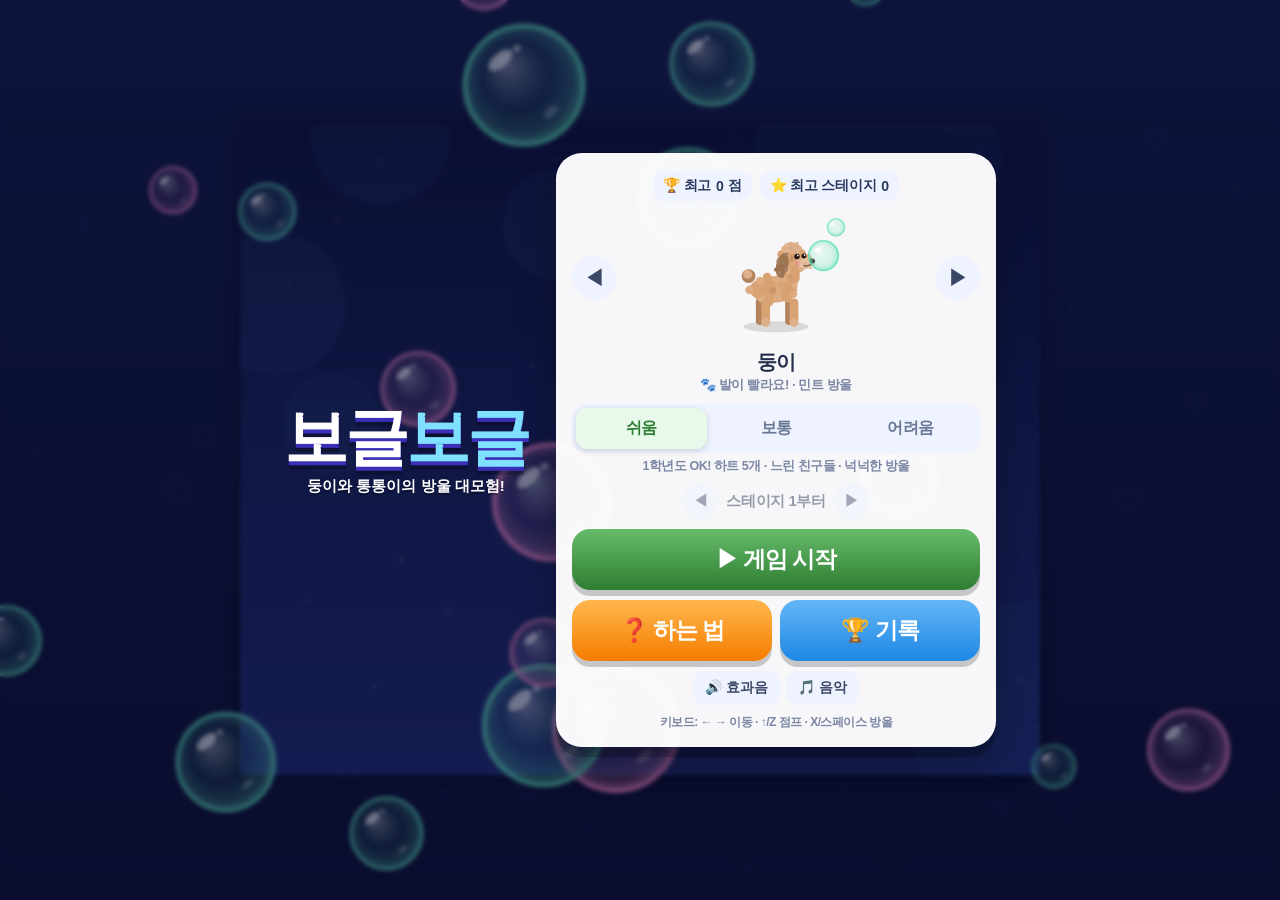
==== commit 2b87e47b: "보글보글: 리안이 그림 캐릭터 '보라돌이' 추가 (큰 방울, 포도 간식) Co-Authored-By: Claude Opus 5.5 <noreply@anthropic.com> Cla" ====
--- a/bubble/index.html
+++ b/bubble/index.html
@@ -234,7 +234,7 @@
   <div class="panel">
     <div style="font-size:26px;font-weight:900;letter-spacing:-1px;white-space:nowrap">🎉 모두 구했어요!</div>
     <canvas id="endCv" width="400" height="200" style="width:200px;height:100px;display:block;margin:6px auto 0"></canvas>
-    <div style="font-weight:800;color:#6b7896;font-size:14px;white-space:nowrap;letter-spacing:-.4px">둥이와 통통이가 20개 스테이지를 다 깼어요</div>
+    <div style="font-weight:800;color:#6b7896;font-size:14px;white-space:nowrap;letter-spacing:-.4px">친구들이 20개 스테이지를 다 깼어요</div>
     <div id="endScore" style="font-size:46px;font-weight:900;color:#1e88e5;letter-spacing:-2px;line-height:1.1">0</div>
     <div id="endSub" style="font-weight:800;color:#6b7896;font-size:13px;white-space:nowrap">보통</div>
     <button class="big b-pink" id="endMore">▶ 다음 바퀴 도전 (더 빨라요)</button>
@@ -331,6 +331,7 @@
 const CHARS=[
   {id:'dungi',name:'둥이',desc:'🐾 발이 빨라요! · 민트 방울',fur:'#d9a273',spd:7.6,jump:22.4,float:false,bub:'#5fe0b5',dog:true,face:'dungi',treat:'bone'},
   {id:'tongtong',name:'통통이',desc:'🐰 점프가 높고 둥실 떠요! · 분홍 방울',fur:'#cbbfaa',spd:6.6,jump:23.6,float:true,bub:'#ff8fc8',plush:true,face:'tongtong_king',treat:'carrot'},
+  {id:'bora',name:'보라돌이',desc:'💜 방울이 크고 멀리 가요! · 보라 방울',fur:'#a678e8',spd:7.0,jump:23.0,float:false,bub:'#b57cff',bora:true,face:'bora',treat:'grape',bigBub:1.2},
 ];
 function drawPlush(G,c,u,t,walk){
   const f=c.fur, dk=shade(f,-0.15), dirt='#a3a68f';
@@ -375,10 +376,43 @@
   else { circ(G,'#1b1210',hx+0.4*u,hy-0.3*u,0.3*u); circ(G,'#1b1210',hx+1.15*u,hy-0.35*u,0.27*u); circ(G,'#fff',hx+0.48*u,hy-0.4*u,0.1*u); circ(G,'#fff',hx+1.22*u,hy-0.45*u,0.09*u); }
   G.globalAlpha=0.3; circ(G,'#ff6b9a',hx+0.5*u,hy+0.45*u,0.3*u); G.globalAlpha=1;
 }
+/* 보라돌이 — 리안이 그림: 큰 귀 토끼, 동그란 얼굴, 양팔 벌린 별 모양 몸, 배에 동그라미 */
+function drawBora(G,c,u,t,walk){
+  const m=c.fur, lt='#c9a8f5', dk='#5b3a9e', inner='#f0d2ff', belly='#ece0ff';
+  const ol=u*0.2;
+  const sh=(x,y,rx,ry,rot,col)=>{ const gr=G.createRadialGradient(x-rx*0.35,y-ry*0.4,Math.min(rx,ry)*0.1,x,y,Math.max(rx,ry)); gr.addColorStop(0,shade(col,0.25)); gr.addColorStop(1,col);
+    G.fillStyle=gr; G.beginPath(); G.ellipse(x,y,rx,ry,rot||0,0,Math.PI*2); G.fill(); G.lineWidth=ol; G.strokeStyle=dk; G.stroke(); };
+  const line=(pts,w)=>{ G.strokeStyle=dk; G.lineWidth=w||ol; G.lineCap='round'; G.beginPath(); G.moveTo(pts[0],pts[1]); for(let i=2;i<pts.length;i+=2) G.lineTo(pts[i],pts[i+1]); G.stroke(); };
+  const bob=Math.abs(walk)*u*0.35, sw=walk*0.32, wave=Math.sin(t*3)*0.06;
+  G.translate(0,-bob);
+  // 다리 (벌어진 두 다리 + 발바닥 줄)
+  for(const sd of [-1,1]){ G.save(); G.translate(sd*0.95*u,-3.1*u); G.rotate(-sd*0.42+(sd>0?-sw:sw));
+    sh(0,1.45*u,0.95*u,1.75*u,0,m); G.strokeStyle=dk; G.lineWidth=ol*0.8; G.beginPath(); G.ellipse(0,2.25*u,0.78*u,0.45*u,0,Math.PI*1.05,Math.PI*1.95); G.stroke(); G.restore(); }
+  // 팔 (양옆으로 쭉 + 손목 줄)
+  for(const sd of [-1,1]){ G.save(); G.translate(sd*1.6*u,-4.95*u); G.rotate(sd*(-0.08)+(sd>0?wave+sw*0.5:-wave-sw*0.5));
+    sh(sd*1.45*u,0,1.75*u,0.95*u,0,m); G.strokeStyle=dk; G.lineWidth=ol*0.8; G.beginPath(); G.moveTo(sd*2.35*u,-0.65*u); G.quadraticCurveTo(sd*2.55*u,0,sd*2.35*u,0.65*u); G.stroke(); G.restore(); }
+  // 몸통 + 배 동그라미
+  sh(0,-4.25*u,2.0*u,1.85*u,0,m);
+  G.fillStyle=belly; G.beginPath(); G.arc(0.1*u,-4.05*u,0.85*u,0,Math.PI*2); G.fill(); G.lineWidth=ol*0.9; G.strokeStyle=dk; G.stroke();
+  heart(G,'#ff8fc8',0.1*u,-4.05*u,0.32*u);
+  // 귀 (크고 둥근 귀 + 안쪽 줄)
+  for(const sd of [-1,1]){ G.save(); G.translate(sd*1.35*u,-10.0*u); G.rotate(sd*0.12+Math.sin(t*2.4+sd)*0.05);
+    sh(0,0,1.0*u,2.35*u,0,m); G.fillStyle=inner; G.beginPath(); G.ellipse(0,0.25*u,0.5*u,1.55*u,0,0,Math.PI*2); G.fill();
+    G.strokeStyle=shade(dk,0.25); G.lineWidth=ol*0.7; G.beginPath(); G.ellipse(0,0.25*u,0.5*u,1.55*u,0,Math.PI*1.05,Math.PI*1.95); G.stroke(); G.restore(); }
+  // 머리 (넓고 동그란 얼굴)
+  sh(0,-7.25*u,2.75*u,2.2*u,0,m);
+  ell(G,'rgba(255,255,255,.22)',-1.0*u,-8.3*u,0.9*u,0.45*u,-0.3);
+  // 얼굴 (멀리 떨어진 점 눈, ㅅ 입)
+  const fx=0.25*u, fy=-7.3*u, bl=((t*0.9)%4)<0.09;
+  if(bl){ line([fx-1.55*u,fy-0.2*u,fx-1.05*u,fy-0.2*u],ol*0.9); line([fx+1.05*u,fy-0.2*u,fx+1.55*u,fy-0.2*u],ol*0.9); }
+  else { for(const ex of [-1.3,1.3]){ circ(G,'#2a1a4a',fx+ex*u,fy-0.2*u,0.27*u); circ(G,'#fff',fx+ex*u+0.09*u,fy-0.3*u,0.09*u); } }
+  line([fx,fy+0.35*u,fx,fy+0.7*u],ol*0.85); line([fx-0.35*u,fy+0.95*u,fx,fy+0.7*u,fx+0.35*u,fy+0.95*u],ol*0.85);
+  G.globalAlpha=0.45; circ(G,'#ff8fc8',fx-1.75*u,fy+0.55*u,0.4*u); circ(G,'#ff8fc8',fx+1.75*u,fy+0.55*u,0.4*u); G.globalAlpha=1;
+}
 /* 캐릭터: (x,y)=발 가운데, h=키(타일) */
 function drawChar(G,c,x,y,h,face,t,walk){
   G.save(); G.translate(x,y); G.scale(face,1); curFace=face;
-  if(c.dog) drawDog(G,c,h/9.3,t,walk); else drawPlush(G,c,h/11.4,t,walk);
+  if(c.dog) drawDog(G,c,h/9.3,t,walk); else if(c.bora) drawBora(G,c,h/11.4,t,walk); else drawPlush(G,c,h/11.4,t,walk);
   G.restore();
 }
 
@@ -532,6 +566,9 @@
     case 'candy':
       poly(G,'#ff5fa2',[-s*0.48,-s*0.18,-s*0.25,0,-s*0.48,s*0.18]); poly(G,'#ff5fa2',[s*0.48,-s*0.18,s*0.25,0,s*0.48,s*0.18]);
       circ(G,'#ffd23f',0,0,s*0.27); G.save(); G.beginPath(); G.arc(0,0,s*0.27,0,Math.PI*2); G.clip(); G.strokeStyle='#ff5fa2'; G.lineWidth=s*0.08; for(let k=-2;k<=2;k++){ G.beginPath(); G.moveTo(k*s*0.14-s*0.3,-s*0.3); G.lineTo(k*s*0.14+s*0.3,s*0.3); G.stroke(); } G.restore(); break;
+    case 'grape':
+      for(const [a,b] of [[-0.18,-0.12],[0.0,-0.14],[0.18,-0.12],[-0.09,0.06],[0.09,0.06],[0,0.24]]){ circ(G,'#8e44d6',a*s,b*s,s*0.12); circ(G,'rgba(255,255,255,.5)',a*s-s*0.04,b*s-s*0.04,s*0.035); }
+      G.strokeStyle='#6d4c1d'; G.lineWidth=s*0.05; G.beginPath(); G.moveTo(0,-s*0.25); G.lineTo(s*0.04,-s*0.42); G.stroke(); ell(G,'#5fb33a',s*0.14,-s*0.36,s*0.12,s*0.06,-0.4); break;
     case 'clock':
       circ(G,'#ff5252',-s*0.26,-s*0.3,s*0.12); circ(G,'#ff5252',s*0.26,-s*0.3,s*0.12);
       circ(G,'#e53935',0,0,s*0.4); circ(G,'#fffdf5',0,0,s*0.31); box(G,'#333',-s*0.03,-s*0.25,s*0.06,s*0.26,s*0.02);
@@ -807,7 +844,7 @@
 function shoot(){
   let empties=bubbles.filter(b=>!b.foe&&b.letter===undefined); if(bubbles.length>=26&&empties.length) bubbles.splice(bubbles.indexOf(empties[0]),1);
   const C=CHARS[gs.char];
-  const b={x:P.x+P.w/2+P.face*0.7,y:P.y+P.h*0.48,dir:P.face,phase:0,dist:0,r:0.3,R:D.rad,life:D.life,foe:null,t:0,col:C.bub,dd:Math.random()<.5?-1:1,wob:Math.random()*6,range:D.range*(P.candy?1.35:1)};
+  const b={x:P.x+P.w/2+P.face*0.7,y:P.y+P.h*0.48,dir:P.face,phase:0,dist:0,r:0.3,R:D.rad*(C.bigBub||1),life:D.life,foe:null,t:0,col:C.bub,dd:Math.random()<.5?-1:1,wob:Math.random()*6,range:D.range*(P.candy?1.35:1)*(C.bigBub?1.15:1)};
   if(b.x-0.3<2||b.x+0.3>30){ b.x=clamp(b.x,2+b.R,30-b.R); b.phase=1; b.r=b.R; }
   bubbles.push(b); SFX.shoot(); P.shootA=0.18;
 }
@@ -1164,7 +1201,7 @@
   show('ending'); drawEnd();
 }
 function drawEnd(){ const c=$('endCv'), G=c.getContext('2d'), t=performance.now()/1000; G.setTransform(1,0,0,1,0,0); G.clearRect(0,0,c.width,c.height); const s=c.width/8; G.setTransform(s,0,0,s,0,0);
-  drawChar(G,CHARS[0],2.6,3.6+Math.abs(Math.sin(t*4))*-0.25,2.4,1,t,Math.sin(t*8)); drawChar(G,CHARS[1],5.4,3.6+Math.abs(Math.sin(t*4+1.5))*-0.25,2.4,-1,t,Math.sin(t*8+1));
+  CHARS.forEach((C,i)=>{ const x=8/(CHARS.length+1)*(i+1); drawChar(G,C,x,3.7+Math.abs(Math.sin(t*4+i*1.5))*-0.25,2.2,i===CHARS.length-1?-1:1,t,Math.sin(t*8+i)); });
   for(let i=0;i<6;i++) drawBubble(G,1+i*1.2,0.7+Math.sin(t*2+i)*0.2,0.3,EXTC[i]); heart(G,'#ff5f8f',4,2.0+Math.sin(t*3)*0.1,0.35); }
 function gameOver(){
   state='over'; persist();
@@ -1251,7 +1288,7 @@
       g.save(); const cx=P.x+P.w/2, fy=P.y+P.h;
       if(P.dead){ g.translate(cx,P.y+P.h/2); g.rotate(P.rot); g.translate(-cx,-(P.y+P.h/2)); }
       const sq=P.shootA>0?1+P.shootA*0.5:1; g.translate(cx,fy); g.scale(sq,1/sq); g.translate(-cx,-fy);
-      drawChar(g,C,cx,fy,P.h*(C.dog?1.4:1.25),P.face,P.t,walk);
+      drawChar(g,C,cx,fy,P.h*(C.dog?1.4:C.bora?1.3:1.25),P.face,P.t,walk);
       g.restore();
       if(P.shootA>0){ drawBubble(g,cx+P.face*1.0,P.y+P.h*0.5,0.18+(0.18-P.shootA)*1.5,C.bub); }
       if(P.shoe&&P.onGround&&Math.abs(P.vx)>0&&Math.random()<0.3) parts.push({x:cx-P.face*0.6,y:fy-0.1,vx:-P.face*2,vy:-1,t:0,life:0.3,col:'#fff',r:0.12});
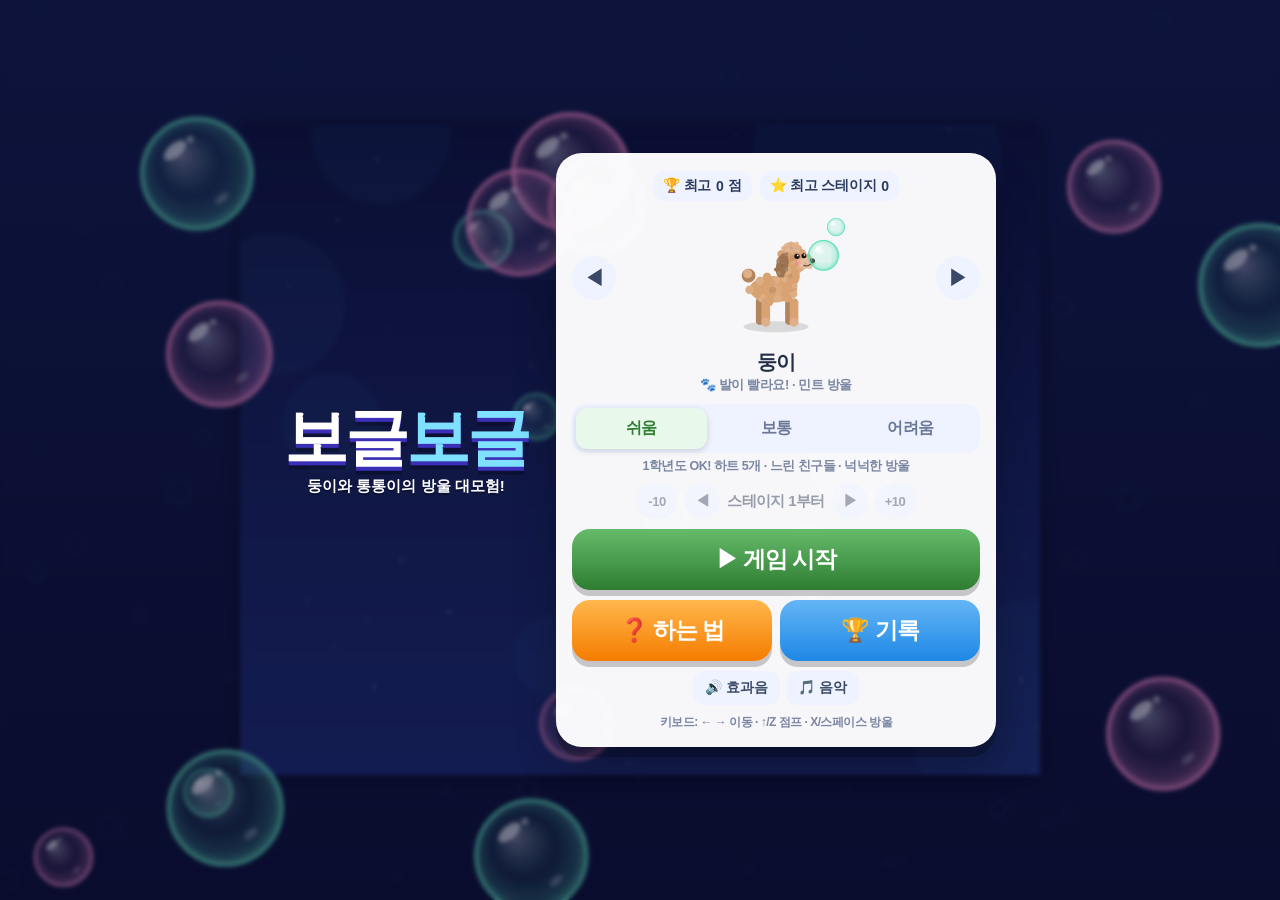
==== commit 42a4697b: "보글보글: 100스테이지(10단계마다 보스, 100탄 최종 보스 둘), 스테이지 ±10 고르기, EXTEND 빈도 줄임, 새 캐릭터 트랑 Co-Authored-By: Claude " ====
--- a/bubble/index.html
+++ b/bubble/index.html
@@ -71,9 +71,10 @@
 #diffSeg button[data-d="0"].on{background:#e8f8ea;color:#2e7d32}
 #diffSeg button[data-d="2"].on{background:#ffebee;color:#c62828}
 #diffDesc{font-size:12.5px;font-weight:800;color:#7a86a3;margin-top:5px;white-space:nowrap;letter-spacing:-.5px}
-#stRow{display:flex;align-items:center;justify-content:center;gap:8px;margin-top:8px;font-weight:900;font-size:15px;white-space:nowrap}
+#stRow{display:flex;align-items:center;justify-content:center;gap:6px;margin-top:8px;font-weight:900;font-size:15px;white-space:nowrap}
 #stRow button{width:36px;height:36px;border-radius:50%;background:#eef3ff;color:#3a4766;font-weight:900;font-size:15px}
-#stRow b{min-width:94px;display:inline-block;letter-spacing:-.4px}
+#stRow b{min-width:100px;display:inline-block;letter-spacing:-.6px}
+#stRow #stPrev10,#stRow #stNext10{width:42px;border-radius:18px;font-size:13px;letter-spacing:-.5px}
 .tog{display:flex;gap:6px;justify-content:center;margin-top:10px}
 .tog button{background:#eef3ff;color:#3a4766;border-radius:12px;padding:8px 12px;font-weight:900;font-size:14px}
 .tog button.off{opacity:.45}
@@ -170,7 +171,7 @@
       <button data-d="0">쉬움</button><button data-d="1">보통</button><button data-d="2">어려움</button>
     </div>
     <div id="diffDesc"></div>
-    <div id="stRow"><button id="stPrev">◀</button><b id="stLbl">스테이지 1부터</b><button id="stNext">▶</button></div>
+    <div id="stRow"><button id="stPrev10">-10</button><button id="stPrev">◀</button><b id="stLbl">스테이지 1부터</b><button id="stNext">▶</button><button id="stNext10">+10</button></div>
     <button class="big b-go" id="btnStart">▶ 게임 시작</button>
     <div class="row">
       <button class="big b-org" id="btnHow">❓ 하는 법</button>
@@ -234,7 +235,7 @@
   <div class="panel">
     <div style="font-size:26px;font-weight:900;letter-spacing:-1px;white-space:nowrap">🎉 모두 구했어요!</div>
     <canvas id="endCv" width="400" height="200" style="width:200px;height:100px;display:block;margin:6px auto 0"></canvas>
-    <div style="font-weight:800;color:#6b7896;font-size:14px;white-space:nowrap;letter-spacing:-.4px">친구들이 20개 스테이지를 다 깼어요</div>
+    <div style="font-weight:800;color:#6b7896;font-size:14px;white-space:nowrap;letter-spacing:-.4px">친구들이 100개 스테이지를 다 깼어요</div>
     <div id="endScore" style="font-size:46px;font-weight:900;color:#1e88e5;letter-spacing:-2px;line-height:1.1">0</div>
     <div id="endSub" style="font-weight:800;color:#6b7896;font-size:13px;white-space:nowrap">보통</div>
     <button class="big b-pink" id="endMore">▶ 다음 바퀴 도전 (더 빨라요)</button>
@@ -332,6 +333,7 @@
   {id:'dungi',name:'둥이',desc:'🐾 발이 빨라요! · 민트 방울',fur:'#d9a273',spd:7.6,jump:22.4,float:false,bub:'#5fe0b5',dog:true,face:'dungi',treat:'bone'},
   {id:'tongtong',name:'통통이',desc:'🐰 점프가 높고 둥실 떠요! · 분홍 방울',fur:'#cbbfaa',spd:6.6,jump:23.6,float:true,bub:'#ff8fc8',plush:true,face:'tongtong_king',treat:'carrot'},
   {id:'bora',name:'보라돌이',desc:'💜 방울이 크고 멀리 가요! · 보라 방울',fur:'#a678e8',spd:7.0,jump:23.0,float:false,bub:'#b57cff',bora:true,face:'bora',treat:'grape',bigBub:1.2},
+  {id:'trang',name:'트랑',desc:'🐊 방울을 빨리빨리 쏴요! · 연두 방울',fur:'#8cc63f',spd:7.2,jump:22.8,float:false,bub:'#8ee04f',trang:true,face:'trang',treat:'fishy',fastFire:0.7},
 ];
 function drawPlush(G,c,u,t,walk){
   const f=c.fur, dk=shade(f,-0.15), dirt='#a3a68f';
@@ -409,10 +411,64 @@
   line([fx,fy+0.35*u,fx,fy+0.7*u],ol*0.85); line([fx-0.35*u,fy+0.95*u,fx,fy+0.7*u,fx+0.35*u,fy+0.95*u],ol*0.85);
   G.globalAlpha=0.45; circ(G,'#ff8fc8',fx-1.75*u,fy+0.55*u,0.4*u); circ(G,'#ff8fc8',fx+1.75*u,fy+0.55*u,0.4*u); G.globalAlpha=1;
 }
+/* 트랑 — 연두색 복슬복슬 악어 인형: 툭 튀어나온 큰 눈(별 반짝), 긴 주둥이·바느질 입·하얀 이빨, 노란 턱받이 */
+function fuzzy(G,col,x,y,rx,ry,seed,n){
+  n=n||Math.round(18+(rx+ry)*0); const dk=shade(col,-0.12), lt=shade(col,0.18);
+  const gr=G.createRadialGradient(x-rx*0.3,y-ry*0.35,Math.min(rx,ry)*0.1,x,y,Math.max(rx,ry)); gr.addColorStop(0,lt); gr.addColorStop(1,col);
+  G.fillStyle=gr; G.beginPath(); G.ellipse(x,y,rx,ry,0,0,Math.PI*2); G.fill();
+  n=Math.max(n,Math.round((rx+ry)/Math.min(rx,ry)*9)); for(let k=0;k<n;k++){ const a=k/n*Math.PI*2+seed, q=0.97+0.04*Math.sin(k*3.1+seed); circ(G,k%4===0?shade(col,-0.05):col,x+Math.cos(a)*rx*q,y+Math.sin(a)*ry*q,Math.min(rx,ry)*0.1); }
+  G.strokeStyle=lt; G.lineWidth=Math.min(rx,ry)*0.04; G.lineCap='round';
+  for(let k=0;k<n*1.4;k++){ const a=k*2.399+seed, r=Math.sqrt((k*0.618+seed)%1)*0.85, px=x+Math.cos(a)*rx*r, py=y+Math.sin(a)*ry*r; G.beginPath(); G.moveTo(px,py); G.lineTo(px+Math.cos(a+1)*rx*0.06,py+Math.sin(a+1)*ry*0.06); G.stroke(); }
+}
+function drawTrang(G,c,u,t,walk){
+  const m=c.fur, dk=shade(m,-0.28), pink='#e8a39a';
+  const bob=Math.abs(walk)*u*0.35; G.translate(0,-bob);
+  // 꼬리
+  G.save(); G.translate(-2.4*u,-2.2*u); G.rotate(-0.5+Math.sin(t*5)*0.12); fuzzy(G,shade(m,-0.05),-0.7*u,0,1.2*u,0.6*u,0.3,12); G.restore();
+  // 다리
+  fuzzy(G,shade(m,-0.06),-1.1*u+walk*0.35*u,-0.95*u,0.95*u,1.0*u,1.1,12);
+  fuzzy(G,m,1.0*u-walk*0.35*u,-0.95*u,0.95*u,1.0*u,2.1,12);
+  // 몸
+  fuzzy(G,m,0,-3.2*u,2.35*u,2.0*u,0.7,22);
+  // 팔
+  G.save(); G.translate(-2.1*u,-3.9*u); G.rotate(0.55-walk*0.25); fuzzy(G,shade(m,-0.04),0,0.6*u,0.75*u,1.15*u,0.9,10); G.restore();
+  G.save(); G.translate(2.15*u,-3.9*u); G.rotate(-0.6+walk*0.25+Math.sin(t*3)*0.08); fuzzy(G,m,0,0.6*u,0.75*u,1.15*u,1.9,10); G.restore();
+  // 노란 턱받이 (하얀 테두리 + 연두 점선)
+  G.save(); G.translate(0.2*u,-4.75*u);
+  G.fillStyle='#fffaf0'; G.beginPath(); G.moveTo(-2.05*u,0); G.quadraticCurveTo(-1.9*u,2.25*u,0,2.35*u); G.quadraticCurveTo(1.9*u,2.25*u,2.05*u,0); G.closePath(); G.fill();
+  G.fillStyle='#ffd52e'; G.beginPath(); G.moveTo(-1.7*u,0.05*u); G.quadraticCurveTo(-1.55*u,1.8*u,0,1.9*u); G.quadraticCurveTo(1.55*u,1.8*u,1.7*u,0.05*u); G.closePath(); G.fill();
+  G.setLineDash([u*0.22,u*0.18]); G.strokeStyle='#7cc243'; G.lineWidth=u*0.09; G.beginPath(); G.moveTo(-1.9*u,0.1*u); G.quadraticCurveTo(-1.75*u,2.08*u,0,2.15*u); G.quadraticCurveTo(1.75*u,2.08*u,1.9*u,0.1*u); G.stroke(); G.setLineDash([]);
+  heart(G,'#3fae5a',0,0.9*u,0.45*u);
+  G.restore();
+  G.save(); G.translate(0,0.75*u);
+  // 머리 + 긴 주둥이
+  fuzzy(G,m,1.7*u,-7.0*u,2.6*u,1.55*u,1.4,18);
+  fuzzy(G,m,-0.2*u,-7.6*u,2.55*u,2.15*u,0.2,22);
+  fuzzy(G,m,1.5*u,-7.05*u,2.3*u,1.35*u,2.6,0);
+  // 입 (분홍 바느질 + 하얀 이빨)
+  G.strokeStyle=pink; G.lineWidth=u*0.16; G.lineCap='round'; G.lineJoin='round';
+  G.beginPath(); G.moveTo(-1.7*u,-6.35*u); G.quadraticCurveTo(1.0*u,-6.2*u,3.2*u,-6.85*u); G.stroke();
+  G.beginPath(); G.moveTo(3.2*u,-6.85*u); G.quadraticCurveTo(3.55*u,-7.2*u,3.35*u,-7.55*u); G.stroke();
+  for(const tx of [-0.9,0.1,1.1]){ G.fillStyle='#fffdf8'; G.beginPath(); G.moveTo((tx-0.32)*u,-6.28*u+tx*0.02*u); G.quadraticCurveTo(tx*u,-5.35*u,(tx+0.32)*u,-6.28*u-tx*0.02*u); G.closePath(); G.fill(); G.lineWidth=u*0.09; G.strokeStyle=pink; G.stroke(); }
+  // 콧구멍·볼 자국
+  G.lineWidth=u*0.14; G.strokeStyle=pink;
+  G.beginPath(); G.moveTo(3.55*u,-7.75*u); G.lineTo(3.75*u,-7.35*u); G.moveTo(3.9*u,-7.55*u); G.lineTo(4.0*u,-7.15*u); G.stroke();
+  G.beginPath(); G.moveTo(-2.15*u,-7.2*u); G.lineTo(-2.0*u,-6.85*u); G.stroke();
+  // 툭 튀어나온 큰 눈
+  const bl=((t*0.8)%4)<0.08;
+  for(const [ex,ey,r] of [[-0.6,-9.35,1.05],[1.55,-9.3,1.0]]){
+    fuzzy(G,m,ex*u,(ey+0.35)*u,r*1.15*u,r*0.85*u,ex,12);
+    if(bl){ G.strokeStyle='#222'; G.lineWidth=u*0.16; G.beginPath(); G.moveTo((ex-0.55)*u,ey*u); G.quadraticCurveTo(ex*u,(ey+0.3)*u,(ex+0.55)*u,ey*u); G.stroke(); continue; }
+    ell(G,'#fff',ex*u,ey*u,r*0.95*u,r*0.75*u,0); G.lineWidth=u*0.06; G.strokeStyle='rgba(0,0,0,.12)'; G.stroke();
+    circ(G,'#151515',(ex+0.2)*u,(ey+0.05)*u,r*0.52*u); circ(G,'#fff',(ex+0.02)*u,(ey-0.18)*u,r*0.17*u);
+    star(G,'#ffd23f',(ex+0.33)*u,(ey+0.2)*u,r*0.24*u);
+  }
+  G.restore();
+}
 /* 캐릭터: (x,y)=발 가운데, h=키(타일) */
 function drawChar(G,c,x,y,h,face,t,walk){
   G.save(); G.translate(x,y); G.scale(face,1); curFace=face;
-  if(c.dog) drawDog(G,c,h/9.3,t,walk); else if(c.bora) drawBora(G,c,h/11.4,t,walk); else drawPlush(G,c,h/11.4,t,walk);
+  if(c.dog) drawDog(G,c,h/9.3,t,walk); else if(c.bora) drawBora(G,c,h/11.4,t,walk); else if(c.trang) drawTrang(G,c,h/10.6,t,walk); else drawPlush(G,c,h/11.4,t,walk);
   G.restore();
 }
 
@@ -566,6 +622,10 @@
     case 'candy':
       poly(G,'#ff5fa2',[-s*0.48,-s*0.18,-s*0.25,0,-s*0.48,s*0.18]); poly(G,'#ff5fa2',[s*0.48,-s*0.18,s*0.25,0,s*0.48,s*0.18]);
       circ(G,'#ffd23f',0,0,s*0.27); G.save(); G.beginPath(); G.arc(0,0,s*0.27,0,Math.PI*2); G.clip(); G.strokeStyle='#ff5fa2'; G.lineWidth=s*0.08; for(let k=-2;k<=2;k++){ G.beginPath(); G.moveTo(k*s*0.14-s*0.3,-s*0.3); G.lineTo(k*s*0.14+s*0.3,s*0.3); G.stroke(); } G.restore(); break;
+    case 'fishy':
+      G.fillStyle='#5fb8ff'; G.beginPath(); G.ellipse(-s*0.05,0,s*0.34,s*0.22,0,0,Math.PI*2); G.fill();
+      poly(G,'#3d9be8',[s*0.25,0,s*0.48,-s*0.22,s*0.48,s*0.22]); ell(G,'rgba(255,255,255,.55)',-s*0.12,-s*0.08,s*0.12,s*0.05,0);
+      circ(G,'#fff',-s*0.22,-s*0.04,s*0.07); circ(G,'#222',-s*0.21,-s*0.04,s*0.035); poly(G,'#ffb3c7',[-s*0.05,-s*0.2,s*0.08,-s*0.32,s*0.12,-s*0.18]); break;
     case 'grape':
       for(const [a,b] of [[-0.18,-0.12],[0.0,-0.14],[0.18,-0.12],[-0.09,0.06],[0.09,0.06],[0,0.24]]){ circ(G,'#8e44d6',a*s,b*s,s*0.12); circ(G,'rgba(255,255,255,.5)',a*s-s*0.04,b*s-s*0.04,s*0.035); }
       G.strokeStyle='#6d4c1d'; G.lineWidth=s*0.05; G.beginPath(); G.moveTo(0,-s*0.25); G.lineTo(s*0.04,-s*0.42); G.stroke(); ell(G,'#5fb33a',s*0.14,-s*0.36,s*0.12,s*0.06,-0.4); break;
@@ -662,6 +722,51 @@
   {name:'대왕 심술 고양이',p:[[21,4,9,1],[17,11,13,1],[13,4,9,1],[9,11,13,1],[5,4,9,1]],
    f:[['boss',16,9,'cat']],wind:16,boss:true,sp:'water'},
 ];
+/* 21~100 스테이지: 스테이지 번호로 늘 같은 모양이 나오게 만들고, 모든 발판에 올라갈 수 있는지 검사해서 모자라면 디딤돌을 놓음 */
+(function buildMore(){
+  const ADJ=['반짝','몽글','폴짝','빙글','두근','살랑','쿵짝','보들','알록','달콤','새콤','쫀득','말랑','뾰족','둥실','깡충','소복','방실','꼬물','따끈'];
+  const NOUN=['구름섬','사탕길','별다리','숲속','놀이터','미끄럼틀','무지개','바닷가','꽃밭','성','동굴','정원','다락방','기차역','과자집','얼음성','풍선길','달나라','시계탑','보물섬'];
+  const base=LEVELS.slice(0,20);
+  for(let st=21;st<=100;st++){
+    let sd=st*7919+17; const rnd=()=>{ sd=(sd*16807)%2147483647; return sd/2147483647; }; const ri=(a,b)=>a+Math.floor(rnd()*(b-a+1));
+    const world=Math.floor((st-1)/10);
+    if(st%10===0){
+      const arena=base[(world%2)?19:9];
+      const f=st===100?[['boss',9,9],['boss',23,9,'cat']]:[['boss',16,9,(world%2)?'cat':undefined]];
+      LEVELS.push({name:st===100?'최종 보스! 대왕 둘':(world%2?'대왕 심술 고양이':'대왕 태엽 로봇')+` ${Math.floor(world/2)+1}호`,p:arena.p,f,wind:16,boss:true,sp:st%20===0?'water':'thunder'});
+      continue;
+    }
+    const segs=[]; const add=(r,a,b,sym)=>{ a=clamp(a,2,29); b=clamp(b,2,29); if(a>b) return; segs.push([r,a,b]); if(sym) segs.push([r,31-b,31-a]); };
+    const fam=ri(0,4);
+    if(fam===0){ for(const r of [21,17,13,9,5]){ const n=ri(1,2); let c=2+ri(0,2); for(let k=0;k<n&&c<14;k++){ const len=ri(3,7); add(r,c,Math.min(c+len-1,15),1); c+=len+ri(2,4); } } }
+    else if(fam===1){ [21,17,13,9,5].forEach((r,i)=>{ const len=ri(14,20); if((i+st)%2) add(r,2,1+len,0); else add(r,30-len,29,0); }); }
+    else if(fam===2){ [21,17,13,9,5].forEach((r,i)=>{ const off=(i%2)?ri(5,7):ri(2,4); for(let c=off;c<=27;c+=ri(6,8)) add(r,c,c+ri(1,2),0); }); }
+    else if(fam===3){ const rows=[22,19,16,13,10,7,4]; let c=ri(3,6), d=1; rows.forEach(r=>{ add(r,c,c+ri(2,4),1); c+=d*ri(3,4); if(c>11||c<3){ d=-d; c=clamp(c,3,11); } }); }
+    else { for(const r of [21,17,13,9,5]){ const a=ri(2,6), b=a+ri(4,8); add(r,a,b,1); if(rnd()<0.6){ const m=ri(1,3); add(r,16-m,15+m,0); } } }
+    // 올라갈 수 있는지 검사
+    const gapOK=(s1,s2)=>Math.max(0,s2[1]-s1[2]-1,s1[1]-s2[2]-1)<=3;
+    for(let guard=0;guard<40;guard++){
+      const reach=new Set(); let changed=true;
+      const floorSeg=[[25,2,13],[25,18,29]];
+      while(changed){ changed=false;
+        segs.forEach((sg,i)=>{ if(reach.has(i)) return;
+          const ok=floorSeg.some(f=>sg[0]>=21&&gapOK(sg,f)) || segs.some((o,j)=>reach.has(j)&&o[0]>sg[0]&&o[0]-sg[0]<=4&&gapOK(sg,o));
+          if(ok){ reach.add(i); changed=true; } }); }
+      const bad=segs.map((sg,i)=>i).filter(i=>!reach.has(i)).sort((a,b)=>segs[b][0]-segs[a][0]);
+      if(!bad.length) break;
+      const sg=segs[bad[0]]; const r2=Math.min(sg[0]+4,21); const a=clamp(sg[1],2,27); segs.push([r2===sg[0]?21:r2,a,a+2]);
+    }
+    // 적 배치
+    const pool=['wind','wind','cat','ghost','spring'].concat(world>=3?['cat','spring']:[]).concat(world>=6?['ghost','cat']:[]);
+    const n=Math.min(9,5+Math.floor((st-1)/15));
+    const f=[]; const plat=segs.filter(sg=>sg[0]<25&&sg[2]-sg[1]>=1);
+    for(let i=0;i<n;i++){ const ty=pool[ri(0,pool.length-1)];
+      if(ty==='ghost'){ f.push(['ghost',ri(5,26),ri(4,20)]); continue; }
+      const sg=plat[ri(0,plat.length-1)]; f.push([ty,(sg[1]+sg[2]+1)/2,sg[0]]); }
+    LEVELS.push({name:ADJ[ri(0,ADJ.length-1)]+' '+NOUN[ri(0,NOUN.length-1)],p:segs.map(x=>[x[0],x[1],x[2],0]),f,wind:[16,16,6,26][ri(0,3)],sp:st%3===0?'thunder':st%3===1?'water':undefined});
+  }
+})();
+const LASTST=LEVELS.length;
 let grid=new Uint8Array(COLS*ROWS);
 function buildGrid(L){
   const gr=new Uint8Array(COLS*ROWS);
@@ -795,18 +900,18 @@
 function loadLevel(st){
   gs.stage=st; gs.loop=Math.floor((st-1)/LEVELS.length); LV=lvlOf(st);
   grid=buildGrid(LV); foes=[]; bubbles=[]; dead=[]; proj=[]; items=[];
-  hurried=false; cloudSent=false; gs.stageT=0; gs.extT=rand(5,8); gs.spT=3; gs.bonusDone=false; gs.freeze=0; fx=[];
+  hurried=false; cloudSent=false; gs.stageT=0; gs.extT=gs.diff===0?rand(25,35):rand(35,50); gs.spT=3; gs.bonusDone=false; gs.freeze=0; fx=[];
   let list=LV.f.slice(); if(!LV.boss){ const n=Math.max(2,Math.round(list.length*D.cnt)); if(n<list.length) list=list.slice(0,n); else while(list.length<n){ const b=list[list.length%LV.f.length]; list.push([b[0],clamp(b[1]+rand(-3,3),4,27),b[2]]); } }
   list.forEach(([type,cx,fr,vr],i)=>{
     const f={type,w:1.7,h:1.7,dir:cx<16?1:-1,vx:0,vy:0,onGround:false,angry:false,walk:0,jumpT:rand(1,3),throwT:rand(2,5),spawn:0.6+i*0.15,edge:0,t:Math.random()*5};
-    if(type==='boss'){ f.w=f.h=4.4; f.cat=vr==='cat'; f.hp=Math.round(D.boss*(f.cat?1.5:1)); f.maxHp=f.hp; f.vx=3*(Math.random()<.5?-1:1); f.vy=2.4; f.throwT=3; f.hitT=0; }
+    if(type==='boss'){ f.w=f.h=4.4; f.cat=vr==='cat'; f.hp=Math.round(D.boss*(f.cat?1.5:1)*(1+0.12*Math.floor(((gs.stage-1)%LASTST)/10))); f.maxHp=f.hp; f.vx=3*(Math.random()<.5?-1:1); f.vy=2.4; f.throwT=3; f.hitT=0; }
     f.x=cx-f.w/2; f.y=fr-f.h;
     if(type==='ghost'){ f.vx=(Math.random()<.5?-1:1); f.vy=(Math.random()<.5?-1:1); f.y=fr-f.h; }
     foes.push(f);
   });
   renderTiles(tileCv,grid,theme()); buildBg(); updHud();
 }
-function foeSpeed(f){ const base={wind:3.4,cat:3.0,ghost:2.6,boss:f.cat?3.1:2.6,cloud:2.4,spring:3.6}[f.type]; return base*D.eSpd*(1+0.18*gs.loop)*(f.angry?1.55:1); }
+function foeSpeed(f){ const base={wind:3.4,cat:3.0,ghost:2.6,boss:f.cat?3.1:2.6,cloud:2.4,spring:3.6}[f.type]; return base*D.eSpd*(1+0.18*gs.loop)*(1+(gs.diff===0?0.0025:0.004)*((gs.stage-1)%LASTST))*(f.angry?1.55:1); }
 
 /* ================= 물리 ================= */
 const GRAV=55, FALLMAX=13;
@@ -836,7 +941,7 @@
   moveVert(P,dt);
   P.walk=(P.onGround&&mv)?P.walk+dt*spd*1.6:P.walk*0.8;
   P.cool-=dt; P.shootA=Math.max(0,P.shootA-dt);
-  if((fireEdge||keys.fire)&&P.cool<=0){ shoot(); P.cool=D.cool*(P.candy?0.7:1); }
+  if((fireEdge||keys.fire)&&P.cool<=0){ shoot(); P.cool=D.cool*(P.candy?0.7:1)*(CHARS[gs.char].fastFire||1); }
   fireEdge=false;
   if(P.inv>0) P.inv-=dt;
 }
@@ -1058,7 +1163,7 @@
     else addScore(10);
   });
   if(n) SFX.pop(n); else SFX.popEmpty();
-  if(n>=3&&state==='play') spawnLetter();
+  if(n>=4&&state==='play'&&Math.random()<0.35&&!bubbles.some(b=>b.phase===2)) spawnLetter();
   if(n>=2){ banner(`${n}마리 한꺼번에!`,'점수 두 배씩 쑥쑥'); }
 }
 function killFoe(f,x,y,idx){
@@ -1155,7 +1260,7 @@
 }
 function setPhase(p){ phase=p; phaseT=0;
   if(p==='intro'){ const lv=LV; banner(`스테이지 ${gs.stage}`, lv.boss?'⚠ 대왕 로봇이 나타났어요!':lv.name); if(lv.boss) SFX.hurry(); }
-  if(p==='cleared'){ SFX.clear(); banner('클리어! 🎉','과일을 얼른 먹어요'); const k=gs.stage+1; const ms=save.maxStage; if(k>(ms[gs.diff]||1)){ ms[gs.diff]=Math.min(k,LEVELS.length*9); persist(); } }
+  if(p==='cleared'){ SFX.clear(); banner('클리어! 🎉','과일을 얼른 먹어요'); const k=gs.stage+1; const ms=save.maxStage; if(k>(ms[gs.diff]||1)){ ms[gs.diff]=Math.min(k,LASTST); persist(); } }
 }
 function update(dt){
   phaseT+=dt;
@@ -1172,7 +1277,7 @@
     if(LV.sp){ gs.spT-=dt; if(gs.spT<=0){ gs.spT=rand(5,8); if(live.length && bubbles.filter(b=>b.sp).length<3) spawnSpecial(); } }
     if(!gs.bonusDone && gs.stageT>9 && live.length){ gs.bonusDone=true; bonusItem(); }
     gs.extT-=dt;
-    if(gs.extT<=0 && live.length){ const cnt=bubbles.filter(b=>b.phase===2).length; if(cnt<(gs.diff===0?2:1)) spawnLetter(); gs.extT=gs.diff===0?rand(8,12):gs.diff===1?rand(13,19):rand(17,25); }
+    if(gs.extT<=0 && live.length){ const cnt=bubbles.filter(b=>b.phase===2).length; if(cnt<1) spawnLetter(); gs.extT=gs.diff===0?rand(40,55):gs.diff===1?rand(55,75):rand(70,90); }
     if(!live.length && !dead.length){ foes=foes.filter(f=>f.type!=='cloud'); setPhase('cleared'); }
   } else if(phase==='cleared'){
     if(phaseT>(items.length?3.2:1.6) && !P.dead){ nextStage(); }
@@ -1188,7 +1293,7 @@
 function nextStage(to){
   const st=to||gs.stage+1;
   if(!to && gs.stage%LEVELS.length===0){ showEnding(); return; }
-  if(!to && gs.stage%10===0) banner('🎉 보스를 물리쳤어요!','다음 세계로 가요');
+  if(!to && gs.stage%10===0) banner('🎉 보스를 물리쳤어요!',`${gs.stage+1}스테이지로 가요`);
   transFrom={x:P.x+P.w/2,y:P.y+P.h/2};
   // 이전 타일 저장 후 다음 스테이지 준비
   oldTileCv.width=tileCv.width; oldTileCv.height=tileCv.height; oldTileCv.getContext('2d').drawImage(tileCv,0,0);
@@ -1201,7 +1306,7 @@
   show('ending'); drawEnd();
 }
 function drawEnd(){ const c=$('endCv'), G=c.getContext('2d'), t=performance.now()/1000; G.setTransform(1,0,0,1,0,0); G.clearRect(0,0,c.width,c.height); const s=c.width/8; G.setTransform(s,0,0,s,0,0);
-  CHARS.forEach((C,i)=>{ const x=8/(CHARS.length+1)*(i+1); drawChar(G,C,x,3.7+Math.abs(Math.sin(t*4+i*1.5))*-0.25,2.2,i===CHARS.length-1?-1:1,t,Math.sin(t*8+i)); });
+  CHARS.forEach((C,i)=>{ const x=8/(CHARS.length+1)*(i+1); drawChar(G,C,x,3.7+Math.abs(Math.sin(t*4+i*1.5))*-0.25,CHARS.length>3?1.85:2.2,i===CHARS.length-1?-1:1,t,Math.sin(t*8+i)); });
   for(let i=0;i<6;i++) drawBubble(G,1+i*1.2,0.7+Math.sin(t*2+i)*0.2,0.3,EXTC[i]); heart(G,'#ff5f8f',4,2.0+Math.sin(t*3)*0.1,0.35); }
 function gameOver(){
   state='over'; persist();
@@ -1288,7 +1393,7 @@
       g.save(); const cx=P.x+P.w/2, fy=P.y+P.h;
       if(P.dead){ g.translate(cx,P.y+P.h/2); g.rotate(P.rot); g.translate(-cx,-(P.y+P.h/2)); }
       const sq=P.shootA>0?1+P.shootA*0.5:1; g.translate(cx,fy); g.scale(sq,1/sq); g.translate(-cx,-fy);
-      drawChar(g,C,cx,fy,P.h*(C.dog?1.4:C.bora?1.3:1.25),P.face,P.t,walk);
+      drawChar(g,C,cx,fy,P.h*(C.dog?1.4:C.bora?1.3:C.trang?1.3:1.25),P.face,P.t,walk);
       g.restore();
       if(P.shootA>0){ drawBubble(g,cx+P.face*1.0,P.y+P.h*0.5,0.18+(0.18-P.shootA)*1.5,C.bub); }
       if(P.shoe&&P.onGround&&Math.abs(P.vx)>0&&Math.random()<0.3) parts.push({x:cx-P.face*0.6,y:fy-0.1,vx:-P.face*2,vy:-1,t:0,life:0.3,col:'#fff',r:0.12});
@@ -1335,7 +1440,7 @@
   const C=CHARS[save.char]; $('pvName').textContent=C.name; $('pvDesc').textContent=C.desc;
   [...$('diffSeg').children].forEach(b=>b.classList.toggle('on',+b.dataset.d===save.diff));
   $('diffDesc').textContent=DIFF[save.diff].desc;
-  const mx=Math.min(LEVELS.length,save.maxStage[save.diff]||1); save.startStage=clamp(save.startStage||1,1,mx);
+  const mx=maxPick(); save.startStage=clamp(save.startStage||1,1,mx);
   $('stLbl').textContent=`스테이지 ${save.startStage}부터`; $('stRow').style.opacity=mx>1?1:0.45;
   $('tgSnd').classList.toggle('off',!save.sound); $('tgBgm').classList.toggle('off',!save.music);
   drawPreview();
@@ -1352,8 +1457,12 @@
 $('pvPrev').onclick=()=>{ SFX.click(); save.char=(save.char+CHARS.length-1)%CHARS.length; persist(); refreshMenu(); };
 $('pvNext').onclick=()=>{ SFX.click(); save.char=(save.char+1)%CHARS.length; persist(); refreshMenu(); };
 $('diffSeg').addEventListener('click',e=>{ const b=e.target.closest('button'); if(!b) return; SFX.click(); save.diff=+b.dataset.d; persist(); refreshMenu(); });
-$('stPrev').onclick=()=>{ SFX.click(); save.startStage=Math.max(1,(save.startStage||1)-1); persist(); refreshMenu(); };
-$('stNext').onclick=()=>{ SFX.click(); const mx=Math.min(LEVELS.length,save.maxStage[save.diff]||1); if((save.startStage||1)>=mx){ toast('스테이지를 깨면 다음 스테이지부터 할 수 있어요'); return; } save.startStage++; persist(); refreshMenu(); };
+function maxPick(){ return clamp(save.maxStage[save.diff]||1,1,LASTST); }
+function stepStage(d){ SFX.click(); const mx=maxPick(), cur=save.startStage||1;
+  if(d>0&&cur>=mx){ toast(`지금은 스테이지 ${mx}까지 고를 수 있어요`); return; }
+  save.startStage=clamp(cur+d,1,mx); persist(); refreshMenu(); }
+$('stPrev').onclick=()=>stepStage(-1); $('stNext').onclick=()=>stepStage(1);
+$('stPrev10').onclick=()=>stepStage(-10); $('stNext10').onclick=()=>stepStage(10);
 $('btnStart').onclick=()=>{ SFX.click(); startGame(save.startStage||1); };
 $('btnHow').onclick=()=>{ SFX.click(); show('how'); };
 $('howBack').onclick=()=>{ SFX.click(); show('menu'); };
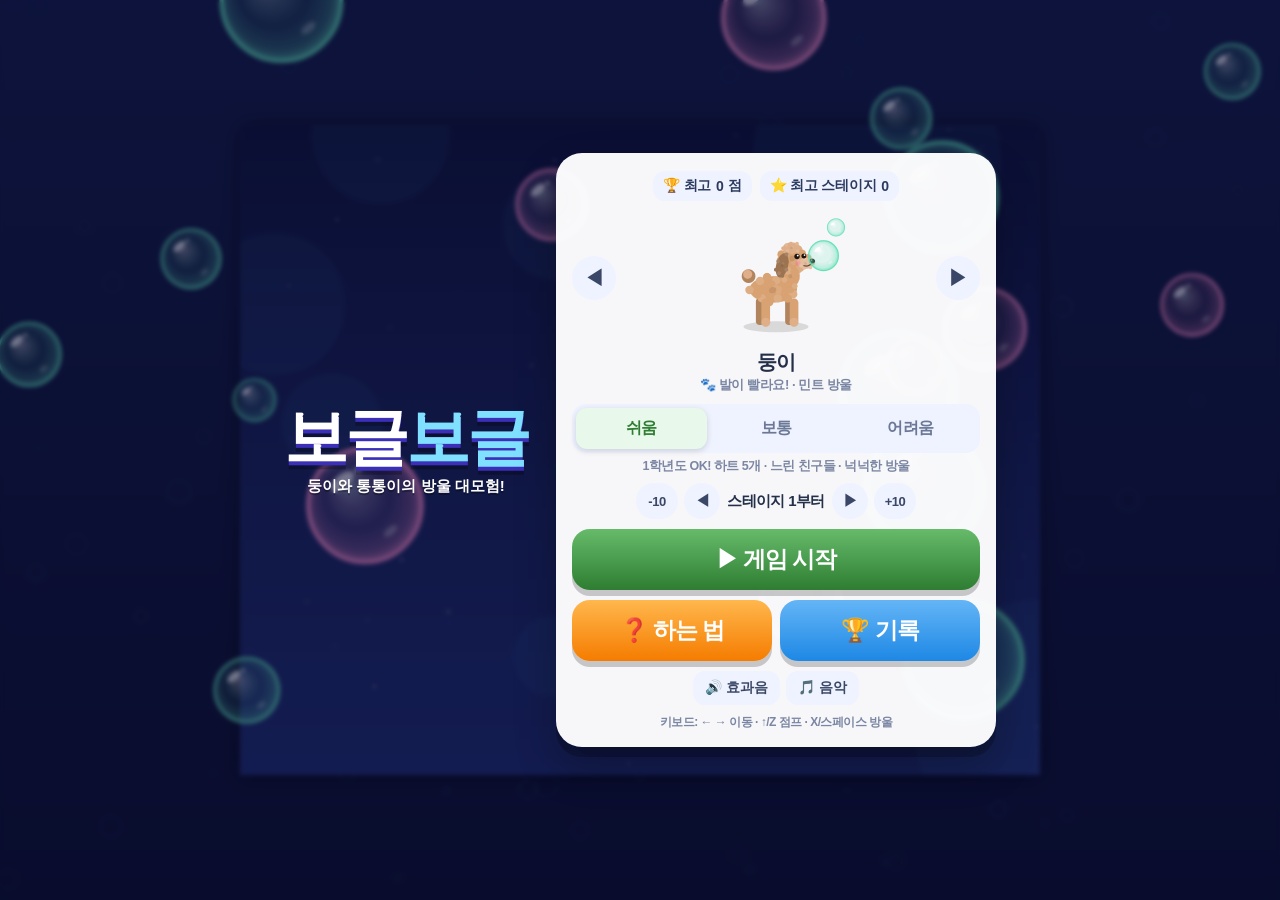
==== commit 3ad7d13a: "보글보글: 하늘을 나는 새 캐릭터 유니, 트랑→트랑이, 처음부터 100탄까지 고르기, 모든 난이도 HURRY UP·먹구름 Co-Authored-By: Claude Opus 5.5 " ====
--- a/bubble/index.html
+++ b/bubble/index.html
@@ -198,6 +198,7 @@
       🔤 <b>E·X·T·E·N·D</b> 글자 방울 6개를 모으면 하트 +1<br>
       ⚡ <b>번개 방울</b>: 터뜨리면 앞으로 번개가 날아가요<br>
       💧 <b>물 방울</b>: 터뜨리면 물이 쏟아져 친구들을 쓸어가요<br>
+      🦄 유니는 <b>날기</b> 버튼을 누르고 있으면 하늘을 날아요<br>
       ⏰ 시계=친구들 멈춤 · ☂️ 우산=스테이지 건너뛰기<br>
       🧪 물약=과일 비 · 👟 운동화=빨라짐 · 🍬 사탕=방울 멀리
     </div>
@@ -333,7 +334,8 @@
   {id:'dungi',name:'둥이',desc:'🐾 발이 빨라요! · 민트 방울',fur:'#d9a273',spd:7.6,jump:22.4,float:false,bub:'#5fe0b5',dog:true,face:'dungi',treat:'bone'},
   {id:'tongtong',name:'통통이',desc:'🐰 점프가 높고 둥실 떠요! · 분홍 방울',fur:'#cbbfaa',spd:6.6,jump:23.6,float:true,bub:'#ff8fc8',plush:true,face:'tongtong_king',treat:'carrot'},
   {id:'bora',name:'보라돌이',desc:'💜 방울이 크고 멀리 가요! · 보라 방울',fur:'#a678e8',spd:7.0,jump:23.0,float:false,bub:'#b57cff',bora:true,face:'bora',treat:'grape',bigBub:1.2},
-  {id:'trang',name:'트랑',desc:'🐊 방울을 빨리빨리 쏴요! · 연두 방울',fur:'#8cc63f',spd:7.2,jump:22.8,float:false,bub:'#8ee04f',trang:true,face:'trang',treat:'fishy',fastFire:0.7},
+  {id:'trang',name:'트랑이',desc:'🐊 방울을 빨리빨리 쏴요! · 연두 방울',fur:'#8cc63f',spd:7.2,jump:22.8,float:false,bub:'#8ee04f',trang:true,face:'trang',treat:'fishy',fastFire:0.7},
+  {id:'uni',name:'유니',desc:'🦄 하늘을 훨훨 날아요! · 핑크 방울',fur:'#f6b8c6',spd:7.0,jump:22.4,float:false,fly:true,bub:'#f59ae6',uni:true,face:'uni',treat:'strawberry'},
 ];
 function drawPlush(G,c,u,t,walk){
   const f=c.fur, dk=shade(f,-0.15), dirt='#a3a68f';
@@ -465,10 +467,48 @@
   }
   G.restore();
 }
+/* 유니 — 분홍 유니콘 인형: 긴 목, 노란 뿔, 보라 갈기·꼬리, 감은 눈 웃음, 볼 터치, 하얀 꽃 자수, 작은 날개 */
+function drawUni(G,c,u,t,walk){
+  const pk=c.fur, pk2=shade(pk,-0.12), pur='#b7a7e3', pur2='#9886cf', ln='#4a2a2a';
+  const flying=P&&!P.onGround&&state==='play';
+  const bob=Math.abs(walk)*u*0.3+(flying?Math.sin(t*6)*u*0.2:0); G.translate(0,-bob);
+  const soft=(x,y,rx,ry,rot,col)=>{ const gr=G.createRadialGradient(x-rx*0.3,y-ry*0.35,Math.min(rx,ry)*0.1,x,y,Math.max(rx,ry)); gr.addColorStop(0,shade(col,0.22)); gr.addColorStop(1,col); G.fillStyle=gr; G.beginPath(); G.ellipse(x,y,rx,ry,rot||0,0,Math.PI*2); G.fill(); };
+  // 꼬리
+  G.save(); G.translate(-2.2*u,-3.2*u); G.rotate(0.5+Math.sin(t*4)*0.15); soft(-0.5*u,0.9*u,0.75*u,1.6*u,0.3,pur); soft(-0.2*u,0.6*u,0.4*u,1.1*u,0.2,shade(pur,0.15)); G.restore();
+  // 다리 (뭉툭한 두 다리)
+  soft(-1.0*u-walk*0.3*u,-1.0*u,0.85*u,1.15*u,0,pk2); soft(1.0*u+walk*0.3*u,-1.0*u,0.85*u,1.15*u,0,pk);
+  // 몸통
+  soft(0,-3.6*u,2.25*u,2.5*u,0,pk);
+  // 날개 (날 때 파닥파닥)
+  const fl=flying?Math.sin(t*(keys.jump?26:12))*0.55:Math.sin(t*3)*0.12;
+  G.save(); G.translate(-1.1*u,-4.9*u); G.rotate(-0.35+fl);
+  for(const [wx,wy,wr,wa] of [[-1.5,-0.55,1.15,-0.5],[-1.25,0.05,1.0,-0.2],[-0.95,0.55,0.8,0.1]]){ G.fillStyle='#fff3f7'; G.beginPath(); G.ellipse(wx*u,wy*u,wr*u,wr*0.42*u,wa,0,Math.PI*2); G.fill(); G.strokeStyle='#eaa8bf'; G.lineWidth=u*0.1; G.stroke(); }
+  G.restore();
+  // 꽃 자수
+  const flower=(x,y,r)=>{ for(let k=0;k<5;k++){ const a=k*1.2566-0.3; circ(G,'#fff',x+Math.cos(a)*r*0.6,y+Math.sin(a)*r*0.6,r*0.45); } circ(G,'#f7a6bd',x,y,r*0.3); };
+  flower(-0.9*u,-2.4*u,0.55*u); flower(0.3*u,-1.9*u,0.42*u);
+  // 몸의 바느질 곡선
+  G.strokeStyle=ln; G.lineWidth=u*0.13; G.lineCap='round'; G.beginPath(); G.arc(0.9*u,-3.4*u,0.7*u,-2.2,0.2); G.stroke();
+  // 긴 목 + 머리
+  soft(0.75*u,-6.6*u,1.35*u,2.2*u,0.15,pk);
+  soft(1.3*u,-8.7*u,2.0*u,1.55*u,0,pk);
+  soft(2.75*u,-8.2*u,1.35*u,1.2*u,0,pk);
+  circ(G,'#ef8fa6',3.35*u,-8.75*u,0.14*u);
+  // 갈기 (보라 몽글몽글)
+  for(const [mx,my,r] of [[0.3,-10.15,0.62],[-0.35,-9.55,0.68],[-0.6,-8.6,0.66],[-0.6,-7.6,0.6],[-0.4,-6.6,0.55],[-0.15,-5.7,0.5]]){ circ(G,pur,mx*u,my*u,r*u); circ(G,shade(pur,0.18),(mx-0.12)*u,(my-0.15)*u,r*0.45*u); }
+  // 귀
+  G.save(); G.translate(0.9*u,-10.05*u); G.rotate(0.15); soft(0,0,0.42*u,0.62*u,0,pk2); soft(0,0.05*u,0.2*u,0.38*u,0,'#fbd3de'); G.restore();
+  // 노란 뿔
+  G.save(); G.translate(1.95*u,-10.0*u); G.rotate(0.35);
+  poly(G,'#ffe08a',[-0.38*u,0.15*u,0.38*u,0.15*u,0,-1.35*u]); G.strokeStyle='#e7b84f'; G.lineWidth=u*0.07; G.beginPath(); G.moveTo(-0.25*u,-0.15*u); G.lineTo(0.28*u,-0.35*u); G.moveTo(-0.15*u,-0.55*u); G.lineTo(0.18*u,-0.7*u); G.stroke(); G.restore();
+  // 감은 눈 웃음 + 볼 터치
+  G.strokeStyle=ln; G.lineWidth=u*0.15; G.beginPath(); G.arc(2.0*u,-9.15*u,0.5*u,0.25,Math.PI-0.25); G.stroke();
+  for(let k=0;k<3;k++) box(G,'#f08aa5',(1.75+k*0.28)*u,-8.35*u,0.14*u,0.26*u,0.05*u);
+}
 /* 캐릭터: (x,y)=발 가운데, h=키(타일) */
 function drawChar(G,c,x,y,h,face,t,walk){
   G.save(); G.translate(x,y); G.scale(face,1); curFace=face;
-  if(c.dog) drawDog(G,c,h/9.3,t,walk); else if(c.bora) drawBora(G,c,h/11.4,t,walk); else if(c.trang) drawTrang(G,c,h/10.6,t,walk); else drawPlush(G,c,h/11.4,t,walk);
+  if(c.dog) drawDog(G,c,h/9.3,t,walk); else if(c.bora) drawBora(G,c,h/11.4,t,walk); else if(c.trang) drawTrang(G,c,h/10.6,t,walk); else if(c.uni) drawUni(G,c,h/11.2,t,walk); else drawPlush(G,c,h/11.4,t,walk);
   G.restore();
 }
 
@@ -651,9 +691,9 @@
 
 /* ================= 난이도 ================= */
 const DIFF=[
-  {name:'쉬움',hearts:5,eSpd:0.5,trap:22,life:16,range:7.5,rad:1.2,cool:0.24,bspd:17,hurry:0,proj:0,cnt:0.6,inv:3,boss:8,jumpP:0.12,cap:1.25,desc:'1학년도 OK! 하트 5개 · 느린 친구들 · 넉넉한 방울'},
-  {name:'보통',hearts:3,eSpd:0.82,trap:10,life:11,range:6.2,rad:1.05,cool:0.3,bspd:19,hurry:60,proj:0.5,cnt:1,inv:2.5,boss:16,jumpP:0.35,cap:1.05,desc:'하트 3개 · 오래 걸리면 먹구름이 와요'},
-  {name:'어려움',hearts:3,eSpd:1.1,trap:6.5,life:8,range:5.2,rad:1.0,cool:0.34,bspd:20,hurry:42,proj:1,cnt:1.25,inv:2,boss:26,jumpP:0.6,cap:1.0,desc:'빠르고 화난 친구들 · 생선 뼈 조심!'},
+  {name:'쉬움',hearts:5,eSpd:0.5,trap:22,life:16,range:7.5,rad:1.2,cool:0.24,bspd:17,hurry:80,cloudD:20,proj:0,cnt:0.6,inv:3,boss:8,jumpP:0.12,cap:1.25,desc:'1학년도 OK! 하트 5개 · 느린 친구들 · 넉넉한 방울'},
+  {name:'보통',hearts:3,eSpd:0.82,trap:10,life:11,range:6.2,rad:1.05,cool:0.3,bspd:19,hurry:50,cloudD:10,proj:0.5,cnt:1,inv:2.5,boss:16,jumpP:0.35,cap:1.05,desc:'하트 3개 · 50초 지나면 서둘러요! 먹구름 등장'},
+  {name:'어려움',hearts:3,eSpd:1.1,trap:6.5,life:8,range:5.2,rad:1.0,cool:0.34,bspd:20,hurry:38,cloudD:8,proj:1,cnt:1.25,inv:2,boss:26,jumpP:0.6,cap:1.0,desc:'빠르고 화난 친구들 · 생선 뼈 조심!'},
 ];
 
 /* ================= 스테이지 ================= */
@@ -900,7 +940,7 @@
 function loadLevel(st){
   gs.stage=st; gs.loop=Math.floor((st-1)/LEVELS.length); LV=lvlOf(st);
   grid=buildGrid(LV); foes=[]; bubbles=[]; dead=[]; proj=[]; items=[];
-  hurried=false; cloudSent=false; gs.stageT=0; gs.extT=gs.diff===0?rand(25,35):rand(35,50); gs.spT=3; gs.bonusDone=false; gs.freeze=0; fx=[];
+  hurried=false; cloudSent=false; gs.stageT=0; gs.hurryWarn=false; gs.extT=gs.diff===0?rand(25,35):rand(35,50); gs.spT=3; gs.bonusDone=false; gs.freeze=0; fx=[];
   let list=LV.f.slice(); if(!LV.boss){ const n=Math.max(2,Math.round(list.length*D.cnt)); if(n<list.length) list=list.slice(0,n); else while(list.length<n){ const b=list[list.length%LV.f.length]; list.push([b[0],clamp(b[1]+rand(-3,3),4,27),b[2]]); } }
   list.forEach(([type,cx,fr,vr],i)=>{
     const f={type,w:1.7,h:1.7,dir:cx<16?1:-1,vx:0,vy:0,onGround:false,angry:false,walk:0,jumpT:rand(1,3),throwT:rand(2,5),spawn:0.6+i*0.15,edge:0,t:Math.random()*5};
@@ -911,7 +951,7 @@
   });
   renderTiles(tileCv,grid,theme()); buildBg(); updHud();
 }
-function foeSpeed(f){ const base={wind:3.4,cat:3.0,ghost:2.6,boss:f.cat?3.1:2.6,cloud:2.4,spring:3.6}[f.type]; return base*D.eSpd*(1+0.18*gs.loop)*(1+(gs.diff===0?0.0025:0.004)*((gs.stage-1)%LASTST))*(f.angry?1.55:1); }
+function foeSpeed(f){ const base={wind:3.4,cat:3.0,ghost:2.6,boss:f.cat?3.1:2.6,cloud:2.4+(f.type==='cloud'?Math.min(2,f.t*0.04):0),spring:3.6}[f.type]; return base*D.eSpd*(1+0.18*gs.loop)*(1+(gs.diff===0?0.0025:0.004)*((gs.stage-1)%LASTST))*(f.angry?1.55:1); }
 
 /* ================= 물리 ================= */
 const GRAV=55, FALLMAX=13;
@@ -934,11 +974,20 @@
   P.vx=mv*spd; if(mv) P.face=mv;
   P.x=clamp(P.x+P.vx*dt,2,30-P.w);
   if(P.y+P.h<1.05) P.x=clamp(P.x,GAP0,GAP1-P.w);
+  if(C.fly){
+    // 유니: 점프 버튼을 누르고 있으면 위로 훨훨, 떼면 사뿐사뿐 내려와요
+    if(keys.jump){ if(P.onGround){ P.onGround=false; P.vy=-3; } P.vy=Math.max(P.vy-48*dt,-8.5); P.flapT=(P.flapT||0)-dt; if(P.flapT<=0){ P.flapT=0.28; tone(520,0.07,'sine',0.025,1.6); } }
+    else if(!P.onGround) P.vy=Math.min(P.vy+18*dt,4.2);
+    jumpEdge=false;
+    moveVert(P,dt);
+    if(P.y<1.0){ P.y=1.0; if(P.vy<0) P.vy=0; }
+  } else {
   if(P.onGround && (jumpEdge || keys.jump)){ P.vy=-C.jump; P.onGround=false; SFX.jump(); }
   jumpEdge=false;
   let gg=GRAV, mx=FALLMAX; if(C.float && keys.jump && P.vy>0){ gg*=0.4; mx=5.5; }
   if(!P.onGround) P.vy=Math.min(P.vy+gg*dt,mx);
   moveVert(P,dt);
+  }
   P.walk=(P.onGround&&mv)?P.walk+dt*spd*1.6:P.walk*0.8;
   P.cool-=dt; P.shootA=Math.max(0,P.shootA-dt);
   if((fireEdge||keys.fire)&&P.cool<=0){ shoot(); P.cool=D.cool*(P.candy?0.7:1)*(CHARS[gs.char].fastFire||1); }
@@ -1256,6 +1305,7 @@
 function startGame(fromStage){
   ac(); D=DIFF[save.diff]; gs.diff=save.diff; gs.char=save.char; gs.score=0; gs.hearts=D.hearts; gs.continues=0; gs.nextLife=30000; gs.ext=[0,0,0,0,0,0]; hudCache='';
   P=newPlayer(); parts=[]; pops=[];
+  $('btnJump').innerHTML=CHARS[gs.char].fly?'<span class="ic">🪽</span>날기':'<span class="ic">⤒</span>점프';
   loadLevel(fromStage||1); show('play'); setPhase('intro'); regDone=false; $('btnReg').style.opacity=1;
 }
 function setPhase(p){ phase=p; phaseT=0;
@@ -1272,8 +1322,10 @@
   if(state!=='play') return;
   const live=foes.filter(f=>f.type!=='cloud');
   if(phase==='run'){
-    if(D.hurry && !hurried && gs.stageT>D.hurry && live.length){ hurried=true; SFX.hurry(); banner('서둘러요! ⏰','친구들이 화났어요'); foes.forEach(f=>{ if(!f.trap) f.angry=true; }); }
-    if(D.hurry && hurried && !cloudSent && gs.stageT>D.hurry+12 && live.length){ cloudSent=true; foes.push({type:'cloud',x:15,y:-1,w:2.4,h:2.2,dir:1,vx:0,vy:0,angry:true,spawn:0,t:0,walk:0}); banner('먹구름이 와요! ⛈',''); }
+    if(D.hurry && !hurried && gs.stageT>D.hurry-5 && !gs.hurryWarn && live.length){ gs.hurryWarn=true; toast('⏰ 조금만 더 있으면 친구들이 화가 나요!'); }
+    if(D.hurry && !hurried && gs.stageT>D.hurry && live.length){ hurried=true; SFX.hurry(); banner('HURRY UP! ⏰','친구들이 화나서 빨라졌어요'); foes.forEach(f=>{ if(!f.trap) f.angry=true; }); }
+    if(D.hurry && hurried && !cloudSent && gs.stageT>D.hurry+D.cloudD && live.length){ cloudSent=1; SFX.hurt(); foes.push({type:'cloud',x:15,y:-1,w:2.4,h:2.2,dir:1,vx:0,vy:0,angry:true,spawn:0,t:0,walk:0}); banner('심술 먹구름 등장! ⛈','먹구름은 방울로 못 잡아요 · 얼른 끝내요'); }
+    if(D.hurry && cloudSent===1 && gs.diff>0 && gs.stageT>D.hurry+D.cloudD+20 && live.length){ cloudSent=2; SFX.hurt(); foes.push({type:'cloud',x:4,y:-1,w:2.4,h:2.2,dir:1,vx:0,vy:0,angry:true,spawn:0,t:0,walk:0}); banner('먹구름이 하나 더! ⛈',''); }
     if(LV.sp){ gs.spT-=dt; if(gs.spT<=0){ gs.spT=rand(5,8); if(live.length && bubbles.filter(b=>b.sp).length<3) spawnSpecial(); } }
     if(!gs.bonusDone && gs.stageT>9 && live.length){ gs.bonusDone=true; bonusItem(); }
     gs.extT-=dt;
@@ -1306,7 +1358,7 @@
   show('ending'); drawEnd();
 }
 function drawEnd(){ const c=$('endCv'), G=c.getContext('2d'), t=performance.now()/1000; G.setTransform(1,0,0,1,0,0); G.clearRect(0,0,c.width,c.height); const s=c.width/8; G.setTransform(s,0,0,s,0,0);
-  CHARS.forEach((C,i)=>{ const x=8/(CHARS.length+1)*(i+1); drawChar(G,C,x,3.7+Math.abs(Math.sin(t*4+i*1.5))*-0.25,CHARS.length>3?1.85:2.2,i===CHARS.length-1?-1:1,t,Math.sin(t*8+i)); });
+  CHARS.forEach((C,i)=>{ const x=8/(CHARS.length+1)*(i+1); drawChar(G,C,x,3.7+Math.abs(Math.sin(t*4+i*1.5))*-0.25,CHARS.length>4?1.6:CHARS.length>3?1.85:2.2,i===CHARS.length-1?-1:1,t,Math.sin(t*8+i)); });
   for(let i=0;i<6;i++) drawBubble(G,1+i*1.2,0.7+Math.sin(t*2+i)*0.2,0.3,EXTC[i]); heart(G,'#ff5f8f',4,2.0+Math.sin(t*3)*0.1,0.35); }
 function gameOver(){
   state='over'; persist();
@@ -1393,7 +1445,7 @@
       g.save(); const cx=P.x+P.w/2, fy=P.y+P.h;
       if(P.dead){ g.translate(cx,P.y+P.h/2); g.rotate(P.rot); g.translate(-cx,-(P.y+P.h/2)); }
       const sq=P.shootA>0?1+P.shootA*0.5:1; g.translate(cx,fy); g.scale(sq,1/sq); g.translate(-cx,-fy);
-      drawChar(g,C,cx,fy,P.h*(C.dog?1.4:C.bora?1.3:C.trang?1.3:1.25),P.face,P.t,walk);
+      drawChar(g,C,cx,fy,P.h*(C.dog?1.4:C.bora?1.3:C.trang?1.3:C.uni?1.3:1.25),P.face,P.t,walk);
       g.restore();
       if(P.shootA>0){ drawBubble(g,cx+P.face*1.0,P.y+P.h*0.5,0.18+(0.18-P.shootA)*1.5,C.bub); }
       if(P.shoe&&P.onGround&&Math.abs(P.vx)>0&&Math.random()<0.3) parts.push({x:cx-P.face*0.6,y:fy-0.1,vx:-P.face*2,vy:-1,t:0,life:0.3,col:'#fff',r:0.12});
@@ -1441,7 +1493,7 @@
   [...$('diffSeg').children].forEach(b=>b.classList.toggle('on',+b.dataset.d===save.diff));
   $('diffDesc').textContent=DIFF[save.diff].desc;
   const mx=maxPick(); save.startStage=clamp(save.startStage||1,1,mx);
-  $('stLbl').textContent=`스테이지 ${save.startStage}부터`; $('stRow').style.opacity=mx>1?1:0.45;
+  $('stLbl').textContent=`스테이지 ${save.startStage}부터`; 
   $('tgSnd').classList.toggle('off',!save.sound); $('tgBgm').classList.toggle('off',!save.music);
   drawPreview();
 }
@@ -1457,7 +1509,7 @@
 $('pvPrev').onclick=()=>{ SFX.click(); save.char=(save.char+CHARS.length-1)%CHARS.length; persist(); refreshMenu(); };
 $('pvNext').onclick=()=>{ SFX.click(); save.char=(save.char+1)%CHARS.length; persist(); refreshMenu(); };
 $('diffSeg').addEventListener('click',e=>{ const b=e.target.closest('button'); if(!b) return; SFX.click(); save.diff=+b.dataset.d; persist(); refreshMenu(); });
-function maxPick(){ return clamp(save.maxStage[save.diff]||1,1,LASTST); }
+function maxPick(){ return LASTST; }
 function stepStage(d){ SFX.click(); const mx=maxPick(), cur=save.startStage||1;
   if(d>0&&cur>=mx){ toast(`지금은 스테이지 ${mx}까지 고를 수 있어요`); return; }
   save.startStage=clamp(cur+d,1,mx); persist(); refreshMenu(); }
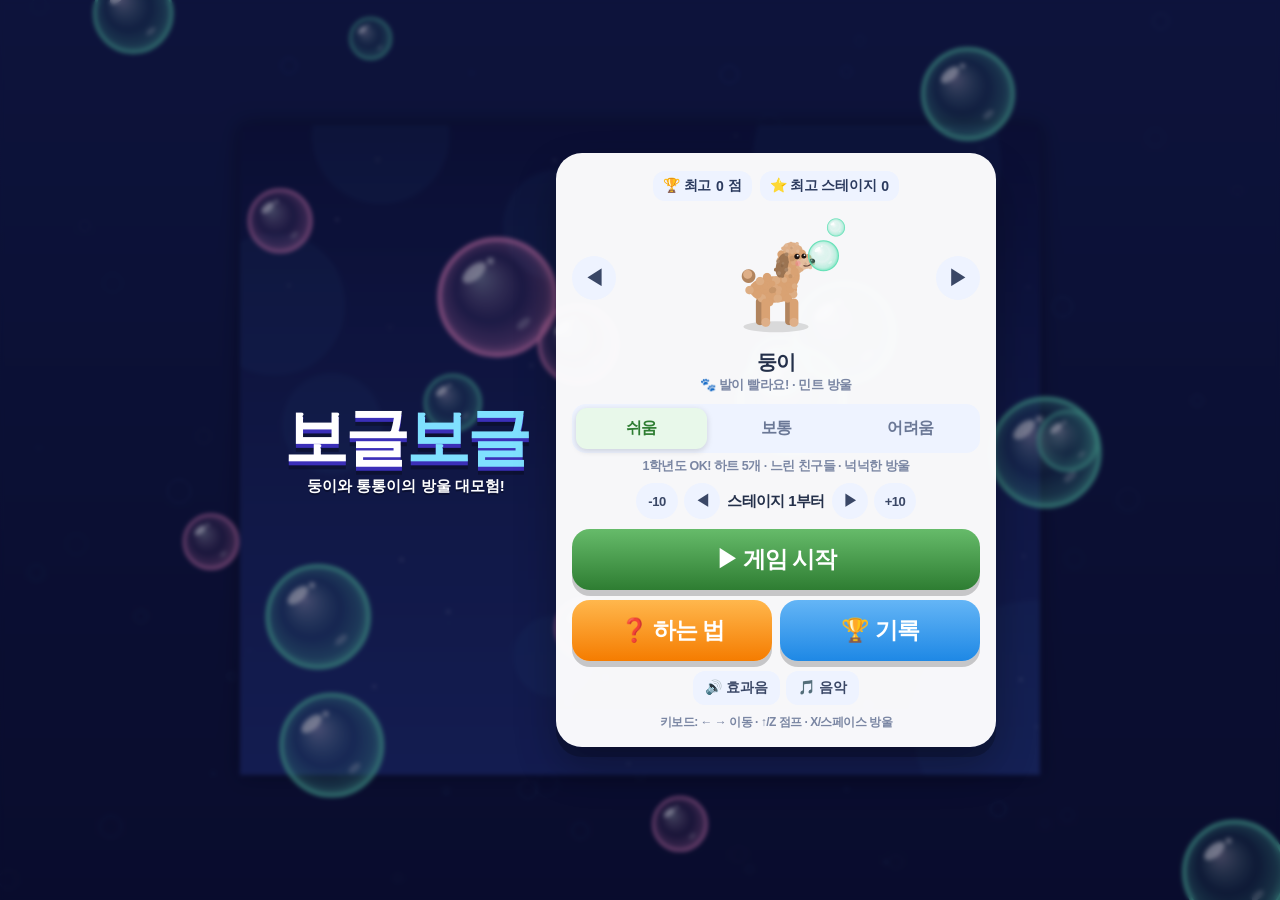
==== commit 297558b4: "보글보글: 새 캐릭터 우유 (30초 투명 무적 능력, 난이도별 재사용 대기) Co-Authored-By: Claude Opus 5.5 <noreply@anthropic.com> C" ====
--- a/bubble/index.html
+++ b/bubble/index.html
@@ -42,6 +42,10 @@
 .abtn .ic{font-size:clamp(24px,7vw,32px);line-height:1}
 .abtn.down{transform:translateY(5px);box-shadow:0 2px 0 rgba(0,0,0,.3);filter:brightness(1.12)}
 #btnJump{right:calc(min(23vw,104px) + 18px);background:linear-gradient(#7be38a,#2e9e48)}
+#btnSkill{position:absolute;right:calc(min(23vw,104px) + 34px);bottom:calc(env(safe-area-inset-bottom) + 30px + min(23vw,104px));width:68px;height:68px;border-radius:50%;pointer-events:auto;background:linear-gradient(#e6f6ff,#9ad7ff);color:#1a5b8a;font-weight:900;font-size:13px;letter-spacing:-.5px;display:flex;flex-direction:column;align-items:center;justify-content:center;box-shadow:0 5px 0 rgba(0,0,0,.25);touch-action:none;white-space:nowrap;line-height:1.05}
+#btnSkill .ic{font-size:24px}
+#btnSkill.wait{background:linear-gradient(#cfd6df,#9aa6b4);color:#4a5566;opacity:.8}
+#btnSkill.on{background:linear-gradient(#fff,#c7f0ff);animation:pulse .5s infinite alternate}
 #btnFire{right:12px;bottom:calc(env(safe-area-inset-bottom) + 52px);background:linear-gradient(#7fd8ff,#2c86e0)}
 /* screens */
 .screen{position:fixed;inset:0;display:flex;flex-direction:column;align-items:center;justify-content:safe center;overflow-y:auto;-webkit-overflow-scrolling:touch;touch-action:pan-y;padding:calc(env(safe-area-inset-top) + 14px) 16px calc(env(safe-area-inset-bottom) + 14px);background:rgba(10,12,50,.45);backdrop-filter:blur(2px);-webkit-backdrop-filter:blur(2px);z-index:10}
@@ -106,6 +110,7 @@
   .abtn{width:min(10vw,110px);height:min(10vw,110px)}
   #btnFire{right:max(14px,env(safe-area-inset-right));bottom:calc(env(safe-area-inset-bottom) + 22px + min(10vw,110px) + 14px)}
   #btnJump{right:max(14px,env(safe-area-inset-right));bottom:calc(env(safe-area-inset-bottom) + 22px)}
+  #btnSkill{right:auto;left:max(20px,env(safe-area-inset-left));bottom:calc(env(safe-area-inset-bottom) + 34px + min(30vh,150px))}
   #hud{padding-left:max(10px,env(safe-area-inset-left));padding-right:max(10px,env(safe-area-inset-right))}
   #hudRow{align-items:flex-start}
   #hudMid{text-align:left;flex:none}
@@ -149,6 +154,7 @@
   <div id="dpad"><div data-k="left">◀</div><div data-k="right">▶</div></div>
   <button class="abtn" id="btnJump"><span class="ic">⤒</span>점프</button>
   <button class="abtn" id="btnFire"><span class="ic">🫧</span>방울</button>
+  <button id="btnSkill" class="hide"><span class="ic">👻</span><span id="skillTxt">투명</span></button>
 </div>
 
 <!-- MENU -->
@@ -198,6 +204,7 @@
       🔤 <b>E·X·T·E·N·D</b> 글자 방울 6개를 모으면 하트 +1<br>
       ⚡ <b>번개 방울</b>: 터뜨리면 앞으로 번개가 날아가요<br>
       💧 <b>물 방울</b>: 터뜨리면 물이 쏟아져 친구들을 쓸어가요<br>
+      🥛 우유는 <b>👻 투명</b> 버튼: 30초 동안 무적!<br>
       🦄 유니는 <b>날기</b> 버튼을 누르고 있으면 하늘을 날아요<br>
       ⏰ 시계=친구들 멈춤 · ☂️ 우산=스테이지 건너뛰기<br>
       🧪 물약=과일 비 · 👟 운동화=빨라짐 · 🍬 사탕=방울 멀리
@@ -336,6 +343,7 @@
   {id:'bora',name:'보라돌이',desc:'💜 방울이 크고 멀리 가요! · 보라 방울',fur:'#a678e8',spd:7.0,jump:23.0,float:false,bub:'#b57cff',bora:true,face:'bora',treat:'grape',bigBub:1.2},
   {id:'trang',name:'트랑이',desc:'🐊 방울을 빨리빨리 쏴요! · 연두 방울',fur:'#8cc63f',spd:7.2,jump:22.8,float:false,bub:'#8ee04f',trang:true,face:'trang',treat:'fishy',fastFire:0.7},
   {id:'uni',name:'유니',desc:'🦄 하늘을 훨훨 날아요! · 핑크 방울',fur:'#f6b8c6',spd:7.0,jump:22.4,float:false,fly:true,bub:'#f59ae6',uni:true,face:'uni',treat:'strawberry'},
+  {id:'milk',name:'우유',desc:'🥛 투명 변신! 30초 동안 무적 · 하늘 방울',fur:'#fbf8f1',spd:7.3,jump:22.6,float:false,bub:'#8fd3ff',milk:true,face:'milk',treat:'milkItem',ghost:true},
 ];
 function drawPlush(G,c,u,t,walk){
   const f=c.fur, dk=shade(f,-0.15), dirt='#a3a68f';
@@ -505,10 +513,42 @@
   G.strokeStyle=ln; G.lineWidth=u*0.15; G.beginPath(); G.arc(2.0*u,-9.15*u,0.5*u,0.25,Math.PI-0.25); G.stroke();
   for(let k=0;k<3;k++) box(G,'#f08aa5',(1.75+k*0.28)*u,-8.35*u,0.14*u,0.26*u,0.05*u);
 }
+/* 우유 — 우유처럼 하얀 복슬 강아지: 쫑긋 세모 귀, 동글 눈, 분홍 혀, 노란 반다나 */
+function drawMilk(G,c,u,t,walk){
+  const f=c.fur, sh=shade('#e9e1d2',0), lw=walk*u*0.8;
+  // 꼬리 (살랑살랑)
+  G.save(); G.translate(-2.7*u,-4.4*u); G.rotate(-0.7+Math.sin(t*14)*0.35); curly(G,f,0,-0.8*u,0.55*u,0.95*u,7,0.4); G.restore();
+  // 뒷다리
+  box(G,sh,-2.0*u+lw*0.3,-2.7*u,0.95*u,2.7*u,0.45*u); box(G,sh,1.0*u-lw*0.3,-2.7*u,0.95*u,2.7*u,0.45*u);
+  // 몸
+  curly(G,f,-0.2*u,-3.8*u,2.55*u,1.55*u,14,0.9);
+  // 앞다리
+  box(G,f,-1.5*u-lw*0.3,-2.6*u,1.0*u,2.6*u,0.5*u); box(G,f,1.5*u+lw*0.3,-2.6*u,1.0*u,2.6*u,0.5*u);
+  circ(G,'#f3c6cf',-1.0*u-lw*0.3,-0.25*u,0.22*u); circ(G,'#f3c6cf',2.0*u+lw*0.3,-0.25*u,0.22*u);
+  // 반다나
+  G.fillStyle='#ffd54a'; G.beginPath(); G.moveTo(0.2*u,-5.5*u); G.lineTo(2.9*u,-5.7*u); G.lineTo(1.5*u,-3.9*u); G.closePath(); G.fill();
+  G.strokeStyle='#e6b62a'; G.lineWidth=u*0.1; G.stroke();
+  for(const [dx,dy] of [[1.2,-5.2],[2.0,-5.3],[1.55,-4.6]]){ G.fillStyle='#fff'; G.beginPath(); G.moveTo(dx*u,(dy-0.22)*u); G.quadraticCurveTo((dx+0.16)*u,dy*u,dx*u,(dy+0.12)*u); G.quadraticCurveTo((dx-0.16)*u,dy*u,dx*u,(dy-0.22)*u); G.fill(); }
+  // 머리
+  const hx=1.9*u, hy=-7.3*u;
+  // 쫑긋 귀
+  for(const [ex,rot,col] of [[-0.7,-0.25,sh],[0.6,0.15,f]]){ G.save(); G.translate(hx+ex*u,hy-1.0*u); G.rotate(rot+Math.sin(t*3+ex)*0.05);
+    poly(G,col,[-0.55*u,0.3*u,0.55*u,0.3*u,0.05*u,-1.35*u]); poly(G,'#f6c7d2',[-0.28*u,0.15*u,0.3*u,0.15*u,0.04*u,-0.85*u]); G.restore(); }
+  curly(G,f,hx,hy,1.65*u,1.45*u,12,1.7);
+  curly(G,'#ffffff',hx+1.35*u,hy+0.45*u,0.9*u,0.65*u,7,0.6);
+  // 눈·코·혀
+  const bl=((t*1.05)%4)<0.08;
+  if(bl){ G.strokeStyle='#2a2320'; G.lineWidth=u*0.14; G.lineCap='round'; G.beginPath(); G.moveTo(hx+0.15*u,hy-0.3*u); G.lineTo(hx+0.65*u,hy-0.3*u); G.moveTo(hx+0.95*u,hy-0.35*u); G.lineTo(hx+1.4*u,hy-0.35*u); G.stroke(); }
+  else { circ(G,'#2a2320',hx+0.4*u,hy-0.3*u,0.32*u); circ(G,'#2a2320',hx+1.2*u,hy-0.35*u,0.28*u); circ(G,'#fff',hx+0.5*u,hy-0.42*u,0.11*u); circ(G,'#fff',hx+1.28*u,hy-0.46*u,0.1*u); circ(G,'#fff',hx+0.33*u,hy-0.18*u,0.05*u); }
+  ell(G,'#2a2320',hx+2.15*u,hy+0.2*u,0.3*u,0.24*u,0); circ(G,'rgba(255,255,255,.6)',hx+2.1*u,hy+0.12*u,0.07*u);
+  ell(G,'#ff8fa8',hx+1.6*u,hy+0.95*u,0.22*u,0.3*u,0); G.strokeStyle='#e86d88'; G.lineWidth=u*0.06; G.beginPath(); G.moveTo(hx+1.6*u,hy+0.75*u); G.lineTo(hx+1.6*u,hy+1.05*u); G.stroke();
+  G.strokeStyle='#6b5a52'; G.lineWidth=u*0.1; G.beginPath(); G.moveTo(hx+2.05*u,hy+0.45*u); G.quadraticCurveTo(hx+1.85*u,hy+0.8*u,hx+1.5*u,hy+0.72*u); G.stroke();
+  G.globalAlpha=0.35; circ(G,'#ff9ab8',hx+0.45*u,hy+0.45*u,0.3*u); G.globalAlpha=1;
+}
 /* 캐릭터: (x,y)=발 가운데, h=키(타일) */
 function drawChar(G,c,x,y,h,face,t,walk){
   G.save(); G.translate(x,y); G.scale(face,1); curFace=face;
-  if(c.dog) drawDog(G,c,h/9.3,t,walk); else if(c.bora) drawBora(G,c,h/11.4,t,walk); else if(c.trang) drawTrang(G,c,h/10.6,t,walk); else if(c.uni) drawUni(G,c,h/11.2,t,walk); else drawPlush(G,c,h/11.4,t,walk);
+  if(c.dog) drawDog(G,c,h/9.3,t,walk); else if(c.bora) drawBora(G,c,h/11.4,t,walk); else if(c.trang) drawTrang(G,c,h/10.6,t,walk); else if(c.uni) drawUni(G,c,h/11.2,t,walk); else if(c.milk) drawMilk(G,c,h/9.6,t,walk); else drawPlush(G,c,h/11.4,t,walk);
   G.restore();
 }
 
@@ -666,6 +706,10 @@
       G.fillStyle='#5fb8ff'; G.beginPath(); G.ellipse(-s*0.05,0,s*0.34,s*0.22,0,0,Math.PI*2); G.fill();
       poly(G,'#3d9be8',[s*0.25,0,s*0.48,-s*0.22,s*0.48,s*0.22]); ell(G,'rgba(255,255,255,.55)',-s*0.12,-s*0.08,s*0.12,s*0.05,0);
       circ(G,'#fff',-s*0.22,-s*0.04,s*0.07); circ(G,'#222',-s*0.21,-s*0.04,s*0.035); poly(G,'#ffb3c7',[-s*0.05,-s*0.2,s*0.08,-s*0.32,s*0.12,-s*0.18]); break;
+    case 'milkItem':
+      box(G,'#e8f4ff',-s*0.22,-s*0.18,s*0.44,s*0.6,s*0.1); box(G,'#fff',-s*0.18,-s*0.05,s*0.36,s*0.42,s*0.07);
+      box(G,'#8fd3ff',-s*0.14,-s*0.38,s*0.28,s*0.22,s*0.05); box(G,'#4fa8e8',-s*0.17,-s*0.44,s*0.34,s*0.1,s*0.04);
+      heart(G,'#8fd3ff',0,s*0.17,s*0.11); break;
     case 'grape':
       for(const [a,b] of [[-0.18,-0.12],[0.0,-0.14],[0.18,-0.12],[-0.09,0.06],[0.09,0.06],[0,0.24]]){ circ(G,'#8e44d6',a*s,b*s,s*0.12); circ(G,'rgba(255,255,255,.5)',a*s-s*0.04,b*s-s*0.04,s*0.035); }
       G.strokeStyle='#6d4c1d'; G.lineWidth=s*0.05; G.beginPath(); G.moveTo(0,-s*0.25); G.lineTo(s*0.04,-s*0.42); G.stroke(); ell(G,'#5fb33a',s*0.14,-s*0.36,s*0.12,s*0.06,-0.4); break;
@@ -994,6 +1038,23 @@
   fireEdge=false;
   if(P.inv>0) P.inv-=dt;
 }
+const GHOST_TIME=30;
+function skillCool(){ return gs.diff===0?30:gs.diff===1?45:60; }
+function useSkill(){
+  if(!CHARS[gs.char].ghost||state!=='play'||!P||P.dead) return;
+  if(gs.ghostT>0){ toast(`투명 ${Math.ceil(gs.ghostT)}초 남았어요`); return; }
+  if(gs.skillCD>0){ toast(`${Math.ceil(gs.skillCD)}초 뒤에 다시 투명해질 수 있어요`); return; }
+  gs.ghostT=GHOST_TIME; SFX.power(); banner('👻 투명 변신!','30초 동안 아무것도 못 건드려요'); burst(P.x+P.w/2,P.y+P.h/2,'#bfeaff',20);
+  try{navigator.vibrate&&navigator.vibrate(40);}catch(e){}
+}
+let skillTxtCache='';
+function updSkill(dt){
+  if(!CHARS[gs.char].ghost) return;
+  if(gs.ghostT>0){ gs.ghostT-=dt; if(gs.ghostT<=0){ gs.ghostT=0; gs.skillCD=skillCool(); toast('투명이 풀렸어요'); } else if(gs.ghostT<3&&((gs.ghostT*4)|0)!==(((gs.ghostT+dt)*4)|0)) tone(880,0.04,'sine',0.03); }
+  else if(gs.skillCD>0){ gs.skillCD-=dt; if(gs.skillCD<=0){ gs.skillCD=0; SFX.item(); toast('👻 투명 변신 준비 완료!'); } }
+  const txt=gs.ghostT>0?`${Math.ceil(gs.ghostT)}초`:gs.skillCD>0?`${Math.ceil(gs.skillCD)}초`:'투명';
+  const k=txt+(gs.ghostT>0?'on':gs.skillCD>0?'wait':''); if(k!==skillTxtCache){ skillTxtCache=k; $('skillTxt').textContent=txt; const b=$('btnSkill'); b.classList.toggle('on',gs.ghostT>0); b.classList.toggle('wait',gs.ghostT<=0&&gs.skillCD>0); }
+}
 function respawn(){ const s=P.shoe,c=P.candy; P=newPlayer(); P.inv=D.inv; if(gs.diff===0){P.shoe=s;P.candy=c;} }
 function shoot(){
   let empties=bubbles.filter(b=>!b.foe&&b.letter===undefined); if(bubbles.length>=26&&empties.length) bubbles.splice(bubbles.indexOf(empties[0]),1);
@@ -1003,7 +1064,7 @@
   bubbles.push(b); SFX.shoot(); P.shootA=0.18;
 }
 function hurt(){
-  if(P.inv>0||P.dead||phase!=='run') return;
+  if(P.inv>0||P.dead||phase!=='run'||gs.ghostT>0) return;
   gs.hearts--; updHud(); SFX.hurt(); try{navigator.vibrate&&navigator.vibrate([60,40,80]);}catch(e){}
   burst(P.x+P.w/2,P.y+P.h/2,'#ffffff',14);
   if(gs.hearts<=0){ P.dead=true; P.deadT=1.6; P.vy=-14; return; }
@@ -1305,6 +1366,7 @@
 function startGame(fromStage){
   ac(); D=DIFF[save.diff]; gs.diff=save.diff; gs.char=save.char; gs.score=0; gs.hearts=D.hearts; gs.continues=0; gs.nextLife=30000; gs.ext=[0,0,0,0,0,0]; hudCache='';
   P=newPlayer(); parts=[]; pops=[];
+  $('btnSkill').classList.toggle('hide',!CHARS[gs.char].ghost); gs.skillCD=0; gs.ghostT=0;
   $('btnJump').innerHTML=CHARS[gs.char].fly?'<span class="ic">🪽</span>날기':'<span class="ic">⤒</span>점프';
   loadLevel(fromStage||1); show('play'); setPhase('intro'); regDone=false; $('btnReg').style.opacity=1;
 }
@@ -1317,7 +1379,7 @@
   if(phase==='trans'){ transT=Math.min(1,transT+dt/1.7); if(transT>=1){ P=Object.assign(newPlayer(),{shoe:P.shoe,candy:P.candy,inv:1}); setPhase('intro'); } updParts(dt); return; }
   if(phase==='intro'){ updParts(dt); P.t+=dt; if(phaseT>1.3) setPhase('run'); return; }
   gs.stageT+=dt; if(gs.freeze>0) gs.freeze-=dt;
-  updPlayer(dt); updFoes(dt); updBubbles(dt); updDead(dt); updItems(dt); updProj(dt); updFx(dt); updParts(dt);
+  updSkill(dt); updPlayer(dt); updFoes(dt); updBubbles(dt); updDead(dt); updItems(dt); updProj(dt); updFx(dt); updParts(dt);
   if(umbrellaTo){ const to=umbrellaTo; umbrellaTo=0; foes=[]; bubbles=[]; dead=[]; fx=[]; nextStage(to); return; }
   if(state!=='play') return;
   const live=foes.filter(f=>f.type!=='cloud');
@@ -1445,8 +1507,9 @@
       g.save(); const cx=P.x+P.w/2, fy=P.y+P.h;
       if(P.dead){ g.translate(cx,P.y+P.h/2); g.rotate(P.rot); g.translate(-cx,-(P.y+P.h/2)); }
       const sq=P.shootA>0?1+P.shootA*0.5:1; g.translate(cx,fy); g.scale(sq,1/sq); g.translate(-cx,-fy);
-      drawChar(g,C,cx,fy,P.h*(C.dog?1.4:C.bora?1.3:C.trang?1.3:C.uni?1.3:1.25),P.face,P.t,walk);
-      g.restore();
+      if(gs.ghostT>0){ g.globalAlpha=(gs.ghostT<3&&((P.t*10)|0)%2)?0.7:0.35+0.08*Math.sin(P.t*5); if(Math.random()<0.25) parts.push({x:cx+rand(-0.9,0.9),y:fy-rand(0,2.4),vx:0,vy:-1.2,t:0,life:0.6,col:'#d6f3ff',r:0.12,star:true}); }
+      drawChar(g,C,cx,fy,P.h*(C.dog?1.4:C.bora?1.3:C.trang?1.3:C.uni?1.3:C.milk?1.35:1.25),P.face,P.t,walk);
+      g.restore(); g.globalAlpha=1;
       if(P.shootA>0){ drawBubble(g,cx+P.face*1.0,P.y+P.h*0.5,0.18+(0.18-P.shootA)*1.5,C.bub); }
       if(P.shoe&&P.onGround&&Math.abs(P.vx)>0&&Math.random()<0.3) parts.push({x:cx-P.face*0.6,y:fy-0.1,vx:-P.face*2,vy:-1,t:0,life:0.3,col:'#fff',r:0.12});
     }
@@ -1547,11 +1610,13 @@
   ['pointerup','pointercancel','lostpointercapture'].forEach(ev=>el.addEventListener(ev,up));
   el.addEventListener('contextmenu',e=>e.preventDefault());
 }
-bindBtn($('btnJump'),'jump'); bindBtn($('btnFire'),'fire');
+bindBtn($('btnJump'),'jump');
+$('btnSkill').addEventListener('pointerdown',e=>{ e.preventDefault(); ac(); useSkill(); }); bindBtn($('btnFire'),'fire');
 const KMAP={ArrowLeft:'left',KeyA:'left',ArrowRight:'right',KeyD:'right',ArrowUp:'jump',KeyW:'jump',KeyZ:'jump',KeyX:'fire',Space:'fire',KeyJ:'fire',KeyK:'jump'};
 addEventListener('keydown',e=>{
   if(e.target&&e.target.tagName==='INPUT') return;
   const k=KMAP[e.code]; if(k){ e.preventDefault(); ac(); if(!keys[k]){ if(k==='jump') jumpEdge=true; if(k==='fire') fireEdge=true; } keys[k]=true; }
+  if(e.code==='KeyC'||e.code==='KeyL'){ useSkill(); }
   if((e.code==='KeyP'||e.code==='Escape')&&state==='play') show('pause');
   else if((e.code==='KeyP'||e.code==='Escape')&&state==='pause'){ show('play'); last=performance.now(); }
   if(e.code==='Enter'&&state==='menu'&&!$('menu').classList.contains('hide')) $('btnStart').click();
